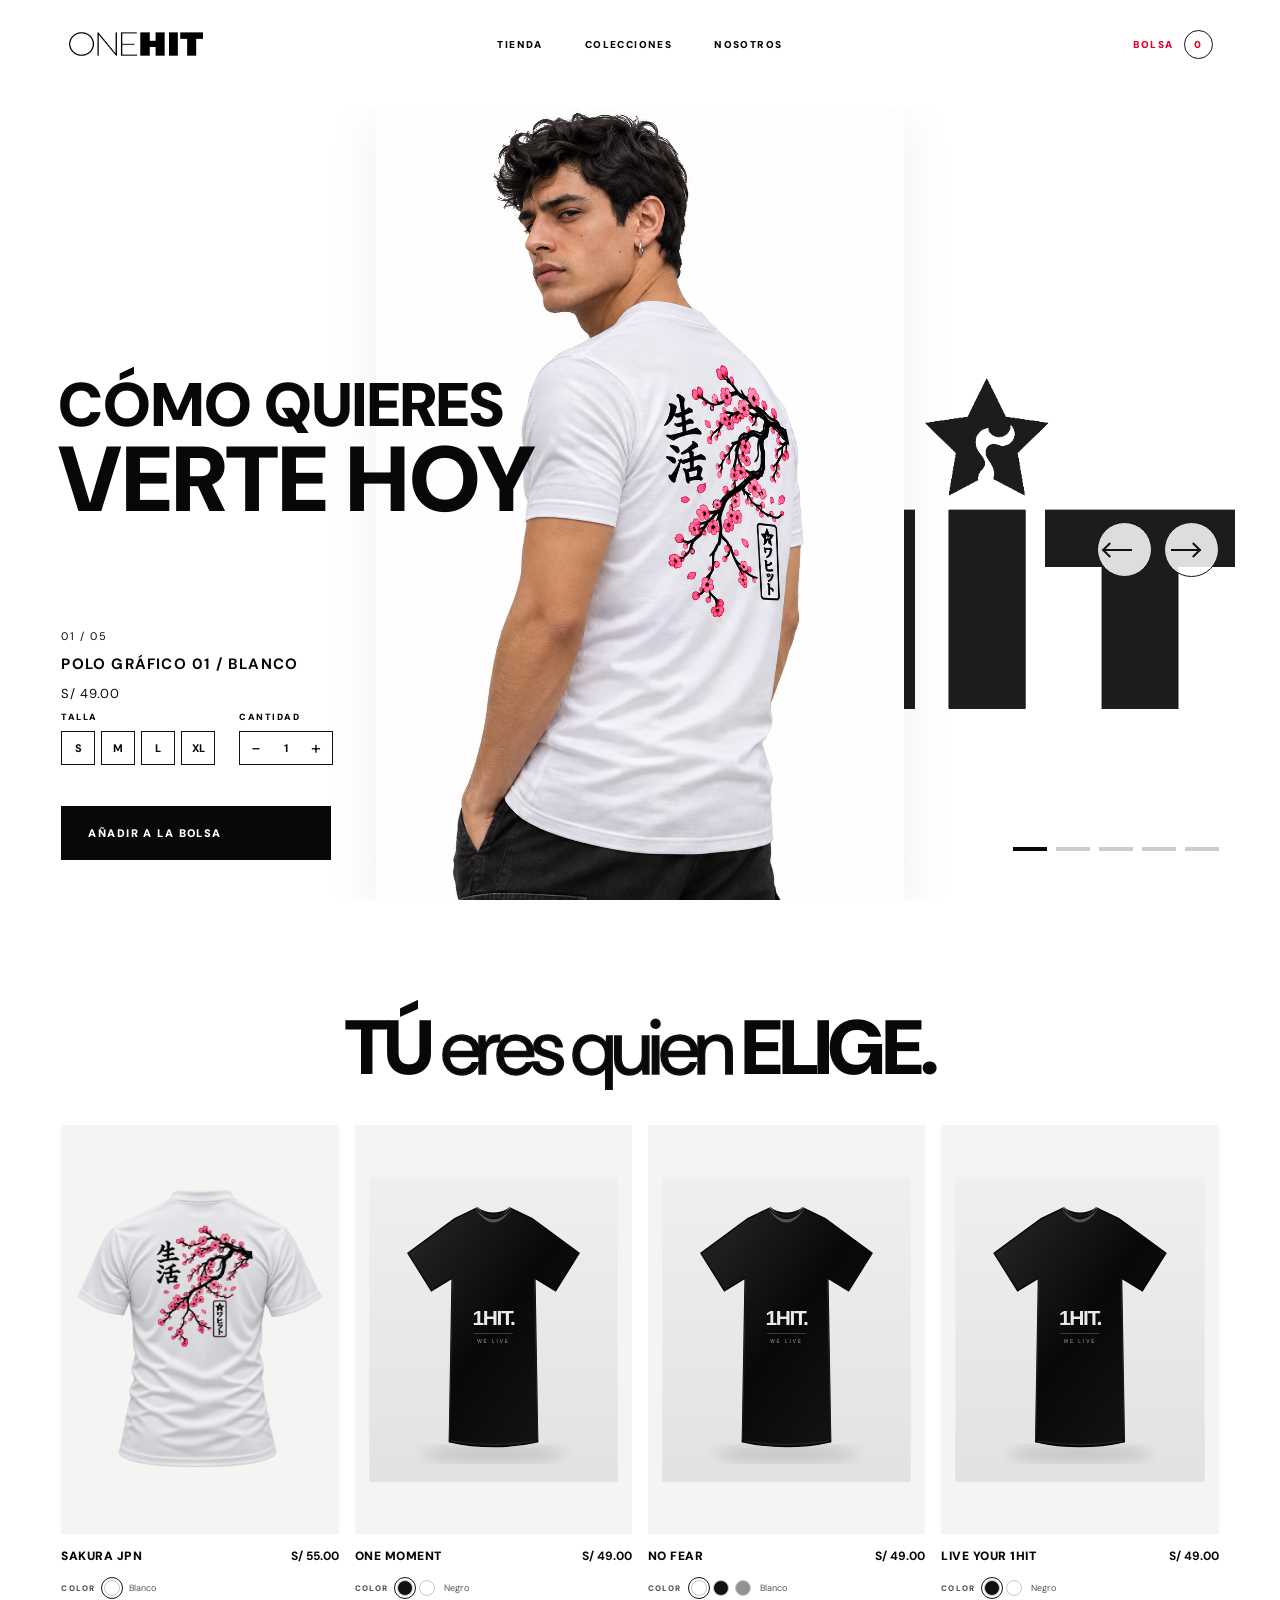
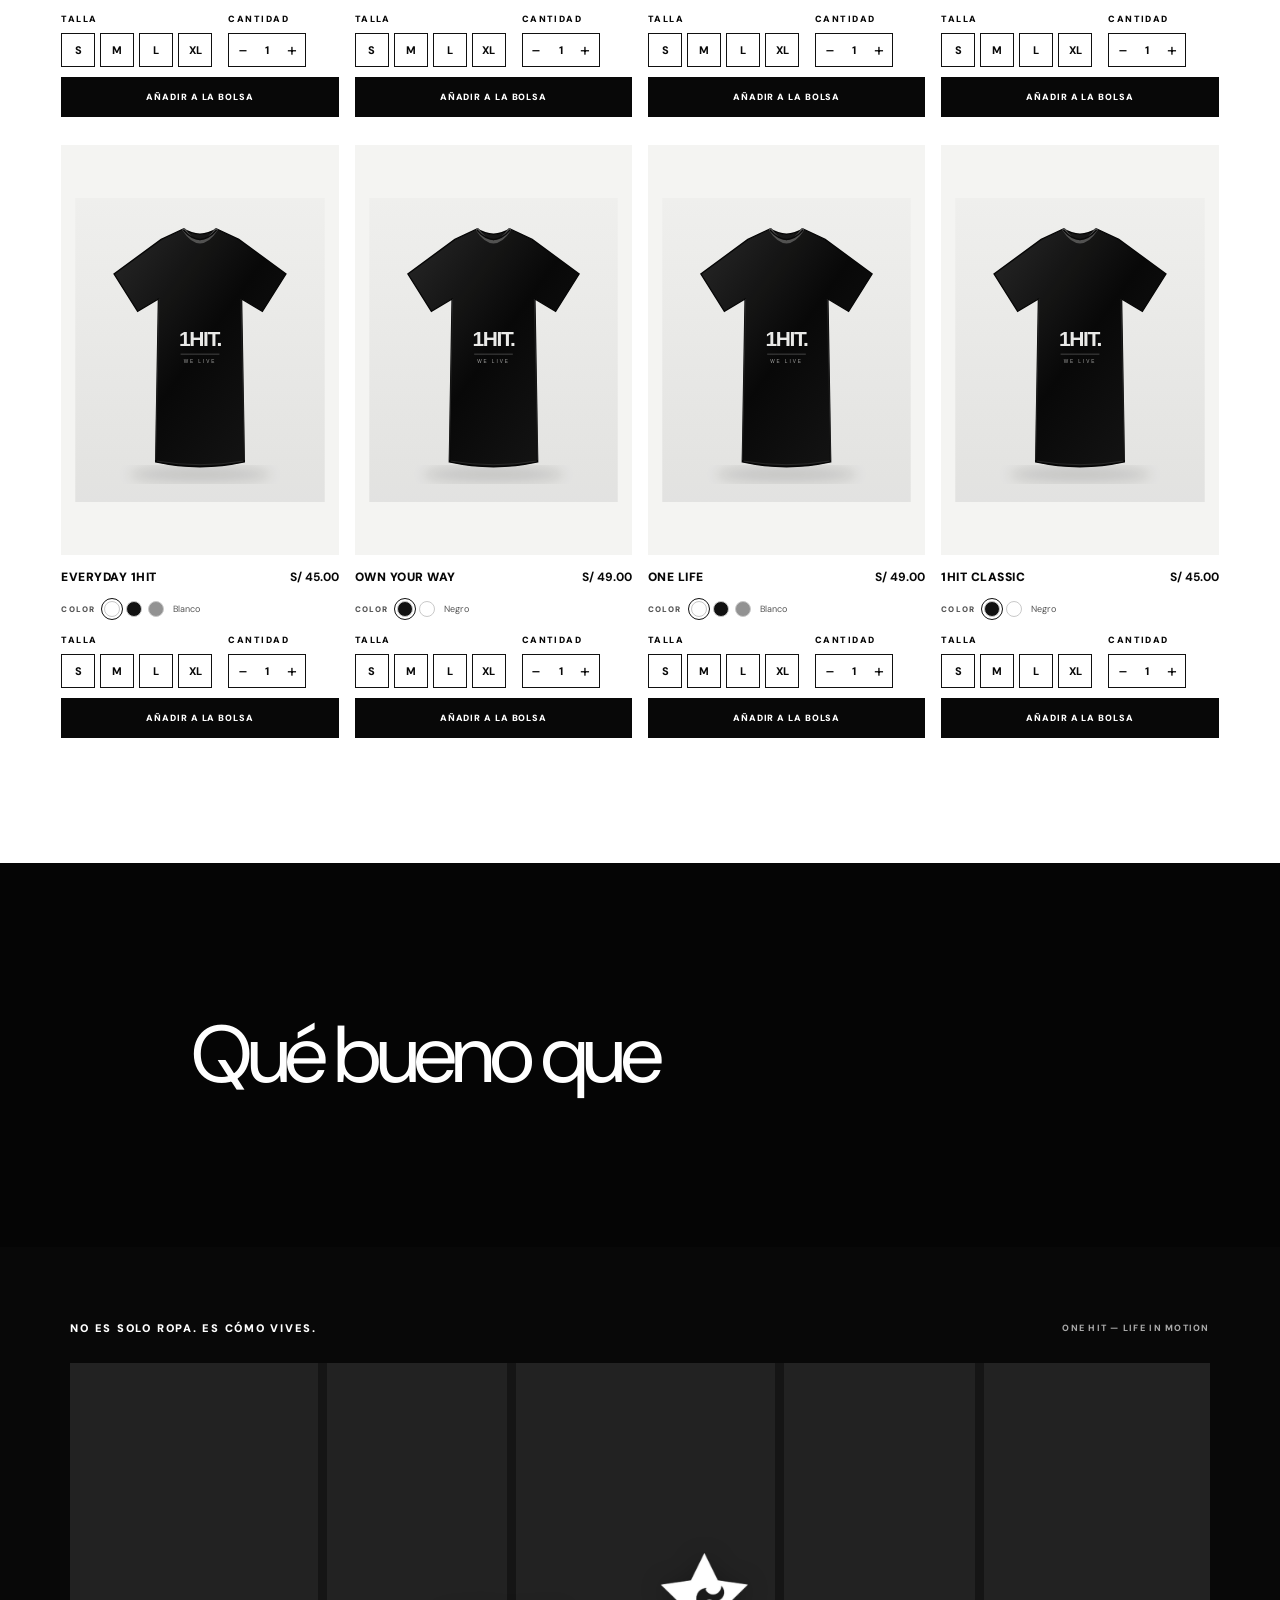
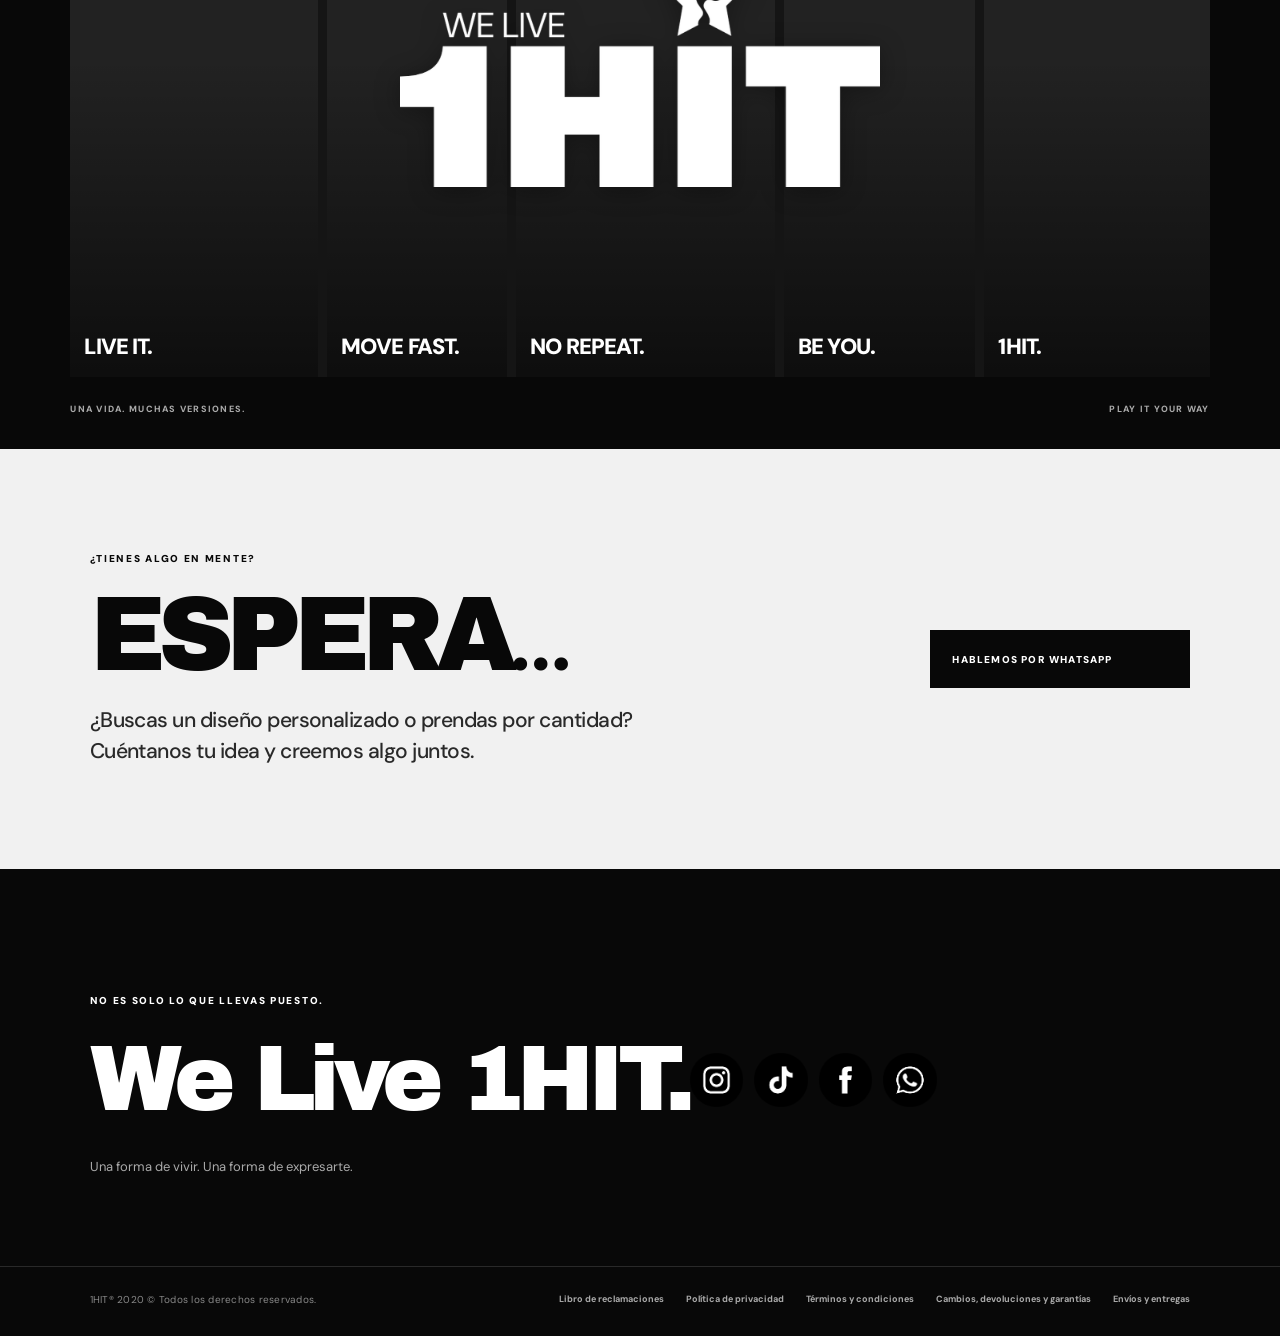
==== index.html @ 9c178b89 "Use updated Sakura JPN image in first hero banner slide" ====
<!doctype html>
<html lang="es"><head>
<meta charset="UTF-8"><meta name="viewport" content="width=device-width,initial-scale=1">
<meta name="theme-color" content="#fff"><title>ONEHIT® — WE LIVE 1HIT.</title>
<link rel="preconnect" href="https://fonts.googleapis.com"><link rel="preconnect" href="https://fonts.gstatic.com" crossorigin>
<link href="https://fonts.googleapis.com/css2?family=Archivo+Black&family=DM+Sans:wght@400;500;600;700;800;900&display=swap" rel="stylesheet">
<link rel="stylesheet" href="/src/styles.css?v=film-lockup-size-004">
</head><body>
<header class="header"><a class="logo" href="#home" aria-label="ONE HIT"><img src="/public/brand/onehit-header-logo.png" alt="ONE HIT®"></a><nav><a href="#shop">TIENDA</a><a href="#shop">COLECCIONES</a><a href="#about">NOSOTROS</a></nav><button class="bag" id="bag">BOLSA <span id="bag-count">0</span></button></header>
<main>
<section class="hero" id="home">
<img class="giant-logo" src="/public/brand/onehit-logo.png" alt="" aria-hidden="true">
<div class="headline"><span>CÓMO QUIERES</span><strong>VERTE HOY</strong></div>
<div class="model-window"><div class="model-track" id="model-track">
<div class="model-slide"><img src="/public/models/model-white.png" alt="Modelo con polo gráfico blanco"></div>
<div class="model-slide black-look"><img src="/public/models/model-black.webp" alt="Modelo con polo negro"></div>
<div class="model-slide alt-look"><img src="/public/models/model-alt.webp" alt="Modelo con polo gráfico"></div>
<div class="model-slide graphic-look"><img src="/public/models/model-graphic.webp" alt="Modelo con polo de colección"></div>
<div class="model-slide hoodie-look"><img src="/public/models/model-hoodie.webp" alt="Modelo con hoodie"></div>
</div></div>
<div class="arrows"><button id="prev" aria-label="Anterior"><span class="slider-arrow slider-arrow-left" aria-hidden="true"></span></button><button id="next" aria-label="Siguiente"><span class="slider-arrow slider-arrow-right" aria-hidden="true"></span></button></div>
<div class="product-meta"><small id="slide-number">01 / 05</small><b id="product-name">POLO GRÁFICO 01 / BLANCO</b><span id="product-price">S/ 49.00</span></div>
<div class="purchase-options" aria-label="Seleccionar talla y cantidad"><div class="size-picker"><span class="option-label">TALLA</span><div class="size-options" id="size-options"><button type="button" data-size="S">S</button><button type="button" data-size="M">M</button><button type="button" data-size="L">L</button><button type="button" data-size="XL">XL</button></div></div>
<div class="quantity-picker"><span class="option-label">CANTIDAD</span><div class="quantity-control"><button type="button" id="qty-minus" aria-label="Disminuir cantidad">−</button><output id="quantity">1</output><button type="button" id="qty-plus" aria-label="Aumentar cantidad">+</button></div></div></div>
<button class="buy" id="buy">AÑADIR A LA BOLSA</button>
<div class="indicators" id="indicators"><button class="active"></button><button></button><button></button><button></button><button></button></div>
</section>
<section class="shop" id="shop"><div class="shop-title"><h2><strong class="shop-title-tu">TÚ</strong> <span class="shop-title-regular">eres quien</span> <strong>ELIGE.</strong></h2></div><div class="shop-grid" id="shop-grid"></div></section>
<section class="onehit-manifesto" aria-label="Manifiesto ONE HIT">
 <p class="manifesto-line"><span class="manifesto-fixed">Qué bueno que</span> <span class="manifesto-mask"><span class="manifesto-changing" id="manifesto-changing">toqué fondo.</span></span><span class="manifesto-finale" id="manifesto-finale" aria-hidden="true"><span class="final-regular">Encontré</span> <strong class="final-bold">ONE HIT.</strong></span></p>
</section>
<section class="lifestyle-film" aria-label="ONE HIT lifestyle film">
 <div class="lifestyle-film-head">
  <p>NO ES SOLO ROPA. ES CÓMO VIVES.</p>
  <span>ONE HIT — LIFE IN MOTION</span>
 </div>
 <!-- Simulación temporal del video. Reemplazar este bloque por un video MP4 cuando esté listo. -->
 <div class="film-collage" aria-label="Collage visual animado de estilo de vida">
  <div class="film-tile film-tile-a"><video src="/public/videos/video-01.mp4" autoplay muted loop playsinline webkit-playsinline preload="auto" aria-label="ONE HIT — LIVE IT"></video><span>LIVE IT.</span></div>
  <div class="film-tile film-tile-b"><video src="/public/videos/video-02.mp4" autoplay muted loop playsinline preload="metadata" aria-label="ONE HIT — MOVE FAST"></video><span>MOVE FAST.</span></div>
  <div class="film-tile film-tile-c"><video src="/public/videos/video-03.mp4" autoplay muted loop playsinline preload="metadata" aria-label="ONE HIT — NO REPEAT"></video><span>NO REPEAT.</span></div>
  <div class="film-tile film-tile-d"><video src="/public/videos/video-04.mp4" autoplay muted loop playsinline preload="metadata" aria-label="ONE HIT — BE YOU"></video><span>BE YOU.</span></div>
  <div class="film-tile film-tile-e"><video src="/public/videos/video-05.mp4" autoplay muted loop playsinline preload="metadata" aria-label="ONE HIT — 1HIT"></video><span>1HIT.</span></div>
  <div class="film-center-mark"><img src="/public/brand/we-live-1hit-lockup.png" alt="WE LIVE 1HIT" /></div>
 </div>
 <div class="lifestyle-film-foot"><span>UNA VIDA. MUCHAS VERSIONES.</span><button class="lifestyle-cart-trigger" id="lifestyle-cart-trigger" type="button" aria-label="Abrir tu bolsa">PLAY IT YOUR WAY</button></div>
</section>
<section class="custom-order" id="pedidos-personalizados">
 <div class="custom-order-copy">
  <p class="custom-order-kicker">¿TIENES ALGO EN MENTE?</p>
  <h2>ESPERA<span>…</span></h2>
  <p class="custom-order-description">¿Buscas un diseño personalizado o prendas por cantidad?<br class="custom-order-desktop-break">Cuéntanos tu idea y creemos algo juntos.</p>
 </div>
 <a class="custom-order-cta" href="https://wa.me/51960945765?text=Hola%20ONE%20HIT%2C%20quiero%20consultar%20por%20un%20dise%C3%B1o%20personalizado%20o%20un%20pedido%20por%20cantidad." target="_blank" rel="noopener noreferrer">
  <span>HABLEMOS POR WHATSAPP</span>
 </a>
</section>
<section class="about" id="about"><p>NO ES SOLO LO QUE LLEVAS PUESTO.</p><h2>We Live 1HIT.<span class="about-socials" aria-label="Redes sociales de ONE HIT">
 <a class="about-social-icon" href="https://www.instagram.com/" target="_blank" rel="noopener noreferrer" aria-label="Instagram"><img src="/public/brand/social-instagram.png" alt="" /></a>
 <a class="about-social-icon" href="https://www.tiktok.com/" target="_blank" rel="noopener noreferrer" aria-label="TikTok"><img src="/public/brand/social-tiktok.png" alt="" /></a>
 <a class="about-social-icon" href="https://www.facebook.com/" target="_blank" rel="noopener noreferrer" aria-label="Facebook"><img src="/public/brand/social-facebook.png" alt="" /></a>
 <a class="about-social-icon" href="https://wa.me/51960945765" target="_blank" rel="noopener noreferrer" aria-label="WhatsApp"><img src="/public/brand/social-whatsapp.png" alt="" /></a>
 </span></h2><span>Una forma de vivir. Una forma de expresarte.</span></section>

</main>
<footer class="site-footer" id="footer">
 <div class="footer-copy">1HIT® 2020 © Todos los derechos reservados.</div>
 <nav class="footer-links" aria-label="Información legal">
  <a href="/reclamaciones.html">Libro de reclamaciones</a>
  <a href="/informacion-legal.html#privacidad">Política de privacidad</a>
  <a href="/informacion-legal.html#terminos">Términos y condiciones</a>
  <a href="/informacion-legal.html#cambios">Cambios, devoluciones y garantías</a>
  <a href="/informacion-legal.html#envios">Envíos y entregas</a>
 </nav>
</footer>
<div class="product-modal-backdrop" id="product-modal-backdrop"></div>
<section class="product-modal" id="product-modal" role="dialog" aria-modal="true" aria-labelledby="detail-name" aria-hidden="true">
 <button class="product-modal-close" id="detail-close" type="button" aria-label="Cerrar">×</button>
 <div class="detail-gallery">
  <div class="detail-main-image"><img id="detail-main-image" src="/public/models/model-white.webp" alt=""></div>
  <div class="detail-thumbnails" id="detail-thumbnails"></div>
 </div>
 <div class="detail-info">
  <p class="detail-kicker">ONE HIT / PRODUCTO</p>
  <h2 id="detail-name"></h2>
  <p class="detail-price" id="detail-price"></p>
  <div class="detail-option">
   <span class="option-label">COLOR</span><div class="detail-swatches" id="detail-swatches"></div><span id="detail-color-name"></span>
  </div>
  <div class="detail-option">
   <span class="option-label">TALLA</span><div class="detail-sizes" id="detail-sizes"></div>
  </div>
  <div class="detail-option">
   <span class="option-label">CANTIDAD</span><div class="quantity-control"><button id="detail-minus" type="button" aria-label="Disminuir">−</button><output id="detail-quantity">1</output><button id="detail-plus" type="button" aria-label="Aumentar">+</button></div>
  </div>
  <button class="detail-add" id="detail-add" type="button">AÑADIR A LA BOLSA</button>
  <p class="detail-note">Selecciona tu color, talla y cantidad antes de añadir a tu bolsa.</p>
 </div>
</section>
<div class="drawer-backdrop" id="backdrop"></div><aside class="drawer" id="drawer"><div class="drawer-head"><b>TU BOLSA</b><button id="close">×</button></div><div id="cart-items" class="cart-items">Tu bolsa está vacía.</div><section class="shipping-panel" id="shipping-panel" hidden><p class="shipping-heading">MÉTODO DE ENVÍO</p><label class="shipping-option"><input type="radio" name="shipping" value="delivery"><span><b>Delivery (Sólo Lima)</b><small>S/ 20.00</small></span></label><label class="shipping-option"><input type="radio" name="shipping" value="shalom"><span><b>Shalom (Lima y Provincia)</b><small>S/ 12.00</small></span></label><p class="shipping-note">Envío de 1 a 2 días.</p><div class="checkout-contact"><label for="customer-phone">TU NÚMERO DE CELULAR</label><input id="customer-phone" type="tel" inputmode="numeric" autocomplete="tel" maxlength="9" placeholder="999 999 999"><small>Lo usaremos para relacionar tu compra con el registro de envío.</small></div></section><div class="drawer-foot"><div class="cart-totals"><b>PRODUCTOS <span id="subtotal">S/ 0.00</span></b><b>ENVÍO <span id="shipping-total">S/ 0.00</span></b><b class="cart-grand-total">TOTAL <span id="grand-total">S/ 0.00</span></b></div><button id="checkout" disabled>CONTINUAR</button><small>Pago seguro procesado por Mercado Pago.</small></div></aside>
<script src="/src/app.js?v=shipping-redirect-001"></script></body></html>
---- src/styles.css ----
*{box-sizing:border-box}html{scroll-behavior:smooth}body{margin:0;background:#fff;color:#080808;font-family:"DM Sans",Arial,sans-serif;-webkit-font-smoothing:antialiased}button,a{font:inherit}button{cursor:pointer}a{color:inherit;text-decoration:none}:root{--display:"Archivo Black",Impact,sans-serif}.header{height:88px;position:absolute;z-index:20;inset:0 0 auto;display:grid;grid-template-columns:1fr 1fr 1fr;align-items:center;padding:0 4.8%}.logo{font:30px var(--display);letter-spacing:-2.5px}.logo span{font-family:"DM Sans";font-weight:500}.logo sup{font:700 8px "DM Sans";vertical-align:top;margin-left:2px}.header nav{display:flex;justify-content:center;gap:42px}.header nav a,.bag{font-size:10px;font-weight:900;letter-spacing:.14em}.bag{justify-self:end;border:0;background:none;display:flex;align-items:center;gap:10px}.bag span{border:1px solid #111;border-radius:50%;width:29px;height:29px;display:grid;place-items:center;font-size:10px}
.hero{height:100svh;min-height:680px;max-height:1000px;position:relative;overflow:hidden;background:#fff}.giant-logo{position:absolute;z-index:1;right:3.5%;top:42%;width:53vw;max-width:850px;height:auto;object-fit:contain;pointer-events:none}\n.headline{position:absolute;z-index:12;left:4.5%;top:50svh;transform:translateY(-50%);display:flex;flex-direction:column;align-items:flex-start;line-height:.9;letter-spacing:-.065em;white-space:nowrap;pointer-events:none;text-align:left}.headline span{display:block;font-size:clamp(30px,4.8vw,76px);font-weight:900}.headline strong{display:block;font-size:clamp(48px,7.2vw,112px);font-weight:900}.giant-brand{position:absolute;z-index:1;right:4%;top:55%;transform:translateY(-30%);font:clamp(150px,24vw,370px)/.8 var(--display);letter-spacing:-.11em;color:#1c1c1c;white-space:nowrap}.brand-mark{position:absolute;z-index:1;right:14%;top:43%;width:clamp(54px,7vw,105px);height:auto}.brand-mark svg{width:100%;height:auto;fill:#1c1c1c}.brand-mark .cut{fill:white}.model-window{position:absolute;z-index:4;inset:12% 0 0;overflow:hidden;pointer-events:none}.model-track{height:100%;width:500%;display:flex;transition:transform .95s cubic-bezier(.72,0,.18,1);will-change:transform}.model-slide{flex:0 0 20%;height:100%;width:20%;display:flex;align-items:flex-end;justify-content:center;position:relative}.model-slide img{height:100%;width:auto;max-width:60vw;object-fit:contain;object-position:center bottom;display:block;filter:drop-shadow(0 15px 24px #00000010)}.black-look img{filter:grayscale(1) brightness(.56) contrast(1.1)}.alt-look img{filter:sepia(.2) saturate(.75)}.graphic-look img{filter:contrast(1.08)}.hoodie-look img{filter:grayscale(1) brightness(.72)}.arrows{position:absolute;z-index:10;right:4.8%;top:58%;display:flex;gap:12px}.arrows button{width:55px;height:55px;border:1px solid #111;border-radius:50%;background:#ffffffd9;font-size:25px;line-height:1;transition:.2s}.arrows button:hover{background:#111;color:#fff}.product-meta{position:absolute;z-index:10;left:4.8%;bottom:14%;display:flex;flex-direction:column;gap:11px}.product-meta small{font-size:11px;letter-spacing:.14em}.product-meta b{font-size:15px;letter-spacing:.08em}.product-meta span{font-size:13px;letter-spacing:.06em}.buy{position:absolute;z-index:10;left:4.8%;bottom:5%;background:#080808;color:#fff;border:0;padding:20px 27px;font-size:11px;font-weight:900;letter-spacing:.13em;display:flex;gap:30px;align-items:center}.buy span{font-size:18px;font-weight:400}.slogan{position:absolute;z-index:10;right:4.8%;bottom:15%;font:900 20px "DM Sans";letter-spacing:-.02em;text-align:right}.slogan small{display:block;font:800 9px "DM Sans";letter-spacing:.18em;margin-top:12px}.indicators{position:absolute;z-index:10;right:4.8%;bottom:5.5%;display:flex;gap:9px}.indicators button{width:34px;height:4px;border:0;background:#ccc;padding:0}.indicators button.active{background:#080808}
.shop{padding:110px 7% 130px}.shop-title p,.about>p{font-size:10px;font-weight:900;letter-spacing:.17em}.shop-title h2{font:clamp(65px,10vw,135px)/.82 var(--display);letter-spacing:-.09em;margin:22px 0 45px}.shop-title h2 span{color:#fff;-webkit-text-stroke:1.5px #111}.shop-grid{display:grid;grid-template-columns:repeat(3,1fr);gap:18px}.shop-card{background:#f2f2f2;min-height:350px;display:flex;align-items:center;justify-content:center;position:relative}.shop-card img{height:290px;max-width:90%;object-fit:contain}.shop-card p{position:absolute;left:16px;bottom:10px;font-size:10px;font-weight:900;letter-spacing:.1em}.about{background:#080808;color:#fff;padding:100px 7%}.about h2{font:clamp(85px,14vw,180px)/.82 var(--display);letter-spacing:-.1em;margin:25px 0}.about>span{font-size:13px;color:#aaa}
.drawer-backdrop{position:fixed;inset:0;z-index:30;background:#0008;opacity:0;pointer-events:none;transition:.25s}.drawer-backdrop.open{opacity:1;pointer-events:auto}.drawer{position:fixed;z-index:31;right:0;top:0;width:min(430px,100%);height:100dvh;background:#fff;padding:28px;transform:translateX(105%);transition:.3s;display:flex;flex-direction:column}.drawer.open{transform:translateX(0)}.drawer-head{display:flex;justify-content:space-between;font:23px var(--display);padding-bottom:20px;border-bottom:1px solid #ddd}.drawer-head button{border:0;background:none;font-size:28px}.cart-items{flex:1;padding:20px 0;font-size:12px}.cart-line{display:flex;justify-content:space-between;padding:14px 0;border-bottom:1px solid #ddd}.drawer-foot{border-top:1px solid #ddd;padding-top:20px}.drawer-foot>b{display:flex;justify-content:space-between;font-size:11px}.drawer-foot button{width:100%;padding:17px;background:#080808;color:#fff;border:0;margin-top:20px;font-size:10px;font-weight:900;letter-spacing:.12em}.drawer-foot button:disabled{opacity:.3}.drawer-foot small{display:block;color:#777;font-size:9px;margin-top:12px;line-height:1.5}
@media(max-width:700px){.header{height:70px;padding:0 5%;grid-template-columns:1fr auto}.header nav{display:none}.logo{font-size:25px}.hero{min-height:690px;height:100svh}.headline{left:5%;top:50svh;transform:translateY(-50%);z-index:12}.headline span{font-size:7.5vw}.headline strong{font-size:11.5vw}.giant-logo{width:78vw;right:3%;top:48%}.model-window{inset:19% 0 0}.model-slide img{height:76%;max-width:92vw}.arrows{right:5%;top:60%;gap:7px}.arrows button{width:39px;height:39px;font-size:19px}.product-meta{left:5%;bottom:16%;gap:7px}.product-meta b{font-size:11px}.product-meta small,.product-meta span{font-size:9px}.buy{left:5%;bottom:6%;padding:14px 16px;font-size:9px;gap:15px}.slogan{right:5%;bottom:17%;font-size:12px}.slogan small{font-size:7px}.indicators{right:5%;bottom:6.5%;gap:5px}.indicators button{width:19px}.shop{padding:75px 5%}.shop-grid{grid-template-columns:repeat(2,1fr);gap:10px}.shop-card{min-height:230px}.shop-card img{height:190px}.about{padding:75px 5%}.about h2{font-size:20vw}}@media(prefers-reduced-motion:reduce){*{transition:none!important;scroll-behavior:auto!important}}
/* ONE HIT headline positioning correction */
@media(min-width:701px){.headline{top:50svh;left:4.5%;z-index:12}.headline span{font-size:clamp(30px,4.8vw,76px)}.headline strong{font-size:clamp(48px,7.2vw,112px)}}

/* Product size and quantity controls — ONE HIT */
.purchase-options{
 position:absolute;z-index:11;left:4.8%;bottom:12.2%;
 display:flex;align-items:flex-end;gap:28px;
}
.size-picker,.quantity-picker{display:flex;flex-direction:column;gap:8px}
.option-label{font-size:9px;font-weight:900;letter-spacing:.16em}
.size-options{display:flex;gap:6px}
.size-options button{
 width:34px;height:34px;border:1px solid #111;background:#fff;color:#111;
 font-size:11px;font-weight:800;transition:background .18s,color .18s,border-color .18s;
}
.size-options button:hover,.size-options button.selected{background:#080808;color:#fff}
.size-options.needs-size button{border-color:#b3261e}
.quantity-control{height:34px;display:flex;align-items:center;border:1px solid #111}
.quantity-control button{width:32px;height:32px;border:0;background:#fff;font-size:18px;line-height:1}
.quantity-control output{min-width:28px;text-align:center;font-size:11px;font-weight:800}
.selection-hint{display:none;font-size:9px;color:#b3261e;letter-spacing:.03em;align-self:center}
.selection-hint.visible{display:block}
.product-meta{bottom:27%}
.buy{bottom:4.5%;min-width:270px;justify-content:space-between}
@media(max-width:700px){
 .product-meta{bottom:29%;gap:6px}
 .purchase-options{left:5%;bottom:13%;gap:17px;align-items:flex-end}
 .option-label{font-size:8px}
 .size-picker,.quantity-picker{gap:6px}
 .size-options{gap:4px}
 .size-options button{width:29px;height:30px;font-size:10px}
 .quantity-control{height:30px}
 .quantity-control button{width:27px;height:28px}
 .quantity-control output{min-width:22px}
 .selection-hint{position:absolute;left:0;top:calc(100% + 4px);white-space:nowrap;font-size:8px}
 .buy{left:5%;bottom:4.5%;min-width:220px;padding:13px 15px;font-size:8px;gap:12px}
}

/* ONE HIT refinement 02 — centered headline and clean purchase stack */
#home{position:relative}
#home .headline{
 top:50% !important;
 left:4.5% !important;
 bottom:auto !important;
 transform:translateY(-50%) !important;
 z-index:15 !important;
}
#home .product-meta{bottom:22% !important}
#home .purchase-options{
 bottom:15% !important;
 left:4.8% !important;
 gap:24px !important;
 align-items:flex-end !important;
}
#home .buy{
 bottom:4.5% !important;
 min-height:54px !important;
}
#home .selection-hint{display:none !important}
@media(max-width:700px){
 #home .headline{
  top:50% !important;
  left:5% !important;
  bottom:auto !important;
  transform:translateY(-50%) !important;
 }
 #home .product-meta{bottom:24% !important}
 #home .purchase-options{
  bottom:15% !important;
  left:5% !important;
  gap:16px !important;
 }
 #home .buy{bottom:4.5% !important;min-height:46px !important}
}


/* DEFINITIVE FIX: headline must be absolutely positioned inside the hero */
#home.hero > .headline {
  position: absolute !important;
  display: flex !important;
  flex-direction: column !important;
  align-items: flex-start !important;
  top: 50% !important;
  left: 4.5% !important;
  right: auto !important;
  bottom: auto !important;
  width: max-content !important;
  height: auto !important;
  margin: 0 !important;
  padding: 0 !important;
  transform: translateY(-50%) !important;
  z-index: 25 !important;
  line-height: .9 !important;
  white-space: nowrap !important;
  text-align: left !important;
  pointer-events: none !important;
}
#home.hero > .headline span {
  display: block !important;
  font-size: clamp(30px, 4.8vw, 76px) !important;
  line-height: .98 !important;
  font-weight: 900 !important;
}
#home.hero > .headline strong {
  display: block !important;
  font-size: clamp(48px, 7.2vw, 112px) !important;
  line-height: .98 !important;
  font-weight: 900 !important;
}
@media (max-width: 700px) {
  #home.hero > .headline {
    top: 50% !important;
    left: 5% !important;
    transform: translateY(-50%) !important;
  }
  #home.hero > .headline span { font-size: 7.5vw !important; }
  #home.hero > .headline strong { font-size: 11.5vw !important; }
}


/* =========================================================
   ONE HIT — MOBILE-ONLY COMPOSITION V1
   Desktop rules above remain untouched.
   ========================================================= */
@media (max-width: 700px) {
  /* Give the vertical composition enough room for product controls. */
  #home.hero {
    height: max(980px, 125svh) !important;
    min-height: 980px !important;
    max-height: none !important;
    overflow: hidden;
  }

  /* Keep the mobile header compact and pinned to the top of the hero. */
  #home .header,
  .header {
    height: 68px;
    padding: 0 5%;
    grid-template-columns: 1fr auto;
  }

  /* Strong two-line headline, centered horizontally in the composition
     and positioned above the model's torso rather than over the face. */
  #home.hero > .headline {
    position: absolute !important;
    top: 29% !important;
    left: 5% !important;
    right: auto !important;
    bottom: auto !important;
    width: max-content !important;
    max-width: 90% !important;
    transform: none !important;
    z-index: 15 !important;
    white-space: nowrap !important;
    line-height: .9 !important;
  }
  #home.hero > .headline span {
    font-size: clamp(30px, 8.1vw, 48px) !important;
    line-height: .98 !important;
    letter-spacing: -.065em !important;
  }
  #home.hero > .headline strong {
    font-size: clamp(43px, 11.7vw, 68px) !important;
    line-height: .98 !important;
    letter-spacing: -.065em !important;
  }

  /* Model occupies the visual middle; smaller than the current mobile
     version to keep face, graphic and purchase details readable. */
  #home .model-window {
    inset: 10% 0 30% !important;
    z-index: 4;
  }
  #home .model-slide {
    align-items: flex-end;
  }
  #home .model-slide img {
    height: 100% !important;
    width: auto !important;
    max-width: 86vw !important;
    object-fit: contain !important;
    object-position: center bottom !important;
  }

  /* Brand mark stays behind the model and clear of the headline. */
  #home .giant-logo {
    top: 48% !important;
    right: 2% !important;
    width: 88vw !important;
    max-width: none !important;
    z-index: 1 !important;
  }

  /* Navigation sits at the edge of the visual area, not over the controls. */
  #home .arrows {
    top: 55% !important;
    right: 5% !important;
    gap: 8px !important;
    z-index: 16 !important;
  }
  #home .arrows button {
    width: 42px !important;
    height: 42px !important;
    font-size: 20px !important;
  }

  /* Product information and purchase controls form one compact stack. */
  #home .product-meta {
    left: 5% !important;
    right: 5% !important;
    bottom: 24% !important;
    gap: 6px !important;
    z-index: 18 !important;
  }
  #home .product-meta small { font-size: 10px !important; }
  #home .product-meta b {
    font-size: 12px !important;
    line-height: 1.25 !important;
  }
  #home .product-meta span { font-size: 11px !important; }

  #home .purchase-options {
    left: 5% !important;
    right: auto !important;
    bottom: 12.5% !important;
    gap: clamp(14px, 7vw, 30px) !important;
    align-items: flex-end !important;
    z-index: 19 !important;
  }
  #home .size-picker,
  #home .quantity-picker { gap: 7px !important; }
  #home .option-label {
    font-size: 9px !important;
    letter-spacing: .14em !important;
  }
  #home .size-options { gap: 5px !important; }
  #home .size-options button {
    width: clamp(31px, 9vw, 39px) !important;
    height: 38px !important;
    font-size: 11px !important;
  }
  #home .quantity-control { height: 38px !important; }
  #home .quantity-control button {
    width: 31px !important;
    height: 36px !important;
  }
  #home .quantity-control output {
    min-width: 26px !important;
    font-size: 12px !important;
  }

  #home .buy {
    left: 5% !important;
    right: 5% !important;
    bottom: 3.5% !important;
    width: 90% !important;
    min-width: 0 !important;
    min-height: 54px !important;
    padding: 15px 18px !important;
    justify-content: space-between !important;
    font-size: 10px !important;
    z-index: 20 !important;
  }

  #home .indicators {
    right: 5% !important;
    bottom: 1.3% !important;
    gap: 5px !important;
    z-index: 17 !important;
  }
  #home .indicators button { width: 20px !important; }

  /* Ensure no old desktop-only slogan styling reappears. */
  #home .slogan { display: none !important; }
}

/* Extra narrow phones: preserve a single-line control row. */
@media (max-width: 380px) {
  #home.hero > .headline span { font-size: 7.7vw !important; }
  #home.hero > .headline strong { font-size: 11vw !important; }
  #home .purchase-options { gap: 12px !important; }
  #home .size-options { gap: 3px !important; }
  #home .size-options button {
    width: 29px !important;
    height: 35px !important;
  }
  #home .quantity-control button { width: 27px !important; }
}

/* TIENDA ONE HIT — catálogo 8 productos */
.shop{padding:110px 4.8% 125px}
.shop-title{display:flex;align-items:flex-end;justify-content:space-between;margin-bottom:36px}
.shop-title p{margin:0 0 8px}
.shop-title h2{font-size:clamp(58px,8vw,110px);margin:10px 0 0}
.shop-grid{display:grid;grid-template-columns:repeat(4,minmax(0,1fr));gap:28px 16px}
.shop-card{min-height:0;background:#fff;display:flex;flex-direction:column;align-items:stretch;justify-content:flex-start}
.shop-image{height:clamp(260px,32vw,440px);background:#f4f4f2;display:flex;align-items:center;justify-content:center;overflow:hidden}
.shop-image img{height:94%;width:92%;object-fit:contain;mix-blend-mode:multiply;transition:filter .2s,transform .35s}
.shop-card:hover .shop-image img{transform:scale(1.035)}
.shop-info{padding:14px 0 0}
.shop-name-row{display:flex;justify-content:space-between;align-items:baseline;gap:8px}
.shop-name-row h3{font-size:12px;font-weight:900;letter-spacing:.04em;margin:0}
.shop-name-row>b{font-size:12px;white-space:nowrap}
.shop-color-row{display:flex;align-items:center;gap:9px;margin-top:13px;min-height:22px}
.shop-label{font-size:8px;font-weight:900;letter-spacing:.14em;color:#555}
.shop-swatches{display:flex;gap:6px}
.swatch{width:16px;height:16px;border-radius:50%;background:var(--swatch);border:1px solid #c9c9c9;padding:0;outline:1px solid transparent;outline-offset:2px}
.swatch.active{outline-color:#111}
.selected-color{font-size:9px;color:#555}
.shop-controls{display:flex;gap:12px;margin-top:13px}
.shop-controls label{display:flex;flex-direction:column;gap:5px;flex:1}
.card-size,.card-qty{height:34px;border:1px solid #d1d1d1;background:#fff;padding:0 8px;font:700 10px "DM Sans";border-radius:0}
.card-add{width:100%;height:40px;margin-top:10px;background:#080808;color:#fff;border:0;font-size:9px;font-weight:900;letter-spacing:.1em}
.card-add:hover{background:#333}
@media(max-width:700px){
 .shop{padding:76px 5% 85px}
 .shop-title{display:block;margin-bottom:24px}
 .shop-title h2{font-size:19vw;margin:14px 0 0}
 .shop-grid{grid-template-columns:repeat(2,minmax(0,1fr));gap:25px 12px}
 .shop-image{height:clamp(210px,64vw,330px)}
 .shop-info{padding-top:10px}
 .shop-name-row h3,.shop-name-row>b{font-size:10px}
 .shop-color-row{gap:7px;margin-top:10px;flex-wrap:wrap}
 .shop-controls{gap:7px;margin-top:10px}
 .card-size,.card-qty{height:32px}
 .card-add{height:38px;font-size:8px}
}

/* Refinamiento tienda: controles idénticos al selector de portada */
.shop-title{justify-content:flex-end}
.shop-controls{display:flex;align-items:flex-end;gap:16px;margin-top:14px}
.shop-controls .size-picker,.shop-controls .quantity-picker{display:flex;flex-direction:column;gap:8px;min-width:0}
.shop-controls .option-label{font-size:9px;font-weight:900;letter-spacing:.16em}
.shop-controls .size-options{display:flex;gap:5px}
.shop-controls .size-options button{width:34px;height:34px;border:1px solid #111;background:#fff;color:#111;font-size:11px;font-weight:800;transition:background .18s,color .18s}
.shop-controls .size-options button:hover,.shop-controls .size-options button.selected{background:#080808;color:#fff}
.shop-controls .quantity-control{height:34px;display:flex;align-items:center;border:1px solid #111}
.shop-controls .quantity-control button{width:27px;height:32px;border:0;background:#fff;color:#111;font-size:18px;line-height:1}
.shop-controls .quantity-control output{min-width:22px;text-align:center;font-size:11px;font-weight:800}
@media(max-width:700px){
 .shop-controls{gap:9px;margin-top:10px}
 .shop-controls .size-picker,.shop-controls .quantity-picker{gap:6px}
 .shop-controls .option-label{font-size:8px}
 .shop-controls .size-options{gap:3px}
 .shop-controls .size-options button{width:27px;height:30px;font-size:10px}
 .shop-controls .quantity-control{height:30px}
 .shop-controls .quantity-control button{width:23px;height:28px}
 .shop-controls .quantity-control output{min-width:19px}
}

/* Shop headline: single line, centered, regular + bold contrast */
.shop-title{display:flex;justify-content:center;align-items:center;text-align:center;margin:0 0 38px;width:100%}
.shop-title h2{display:block;margin:0;font-family:"DM Sans",Arial,sans-serif;font-size:clamp(42px,6.1vw,92px);font-weight:400;line-height:1;letter-spacing:-.065em;white-space:nowrap}
.shop-title h2 .shop-title-regular{font-weight:400}
.shop-title h2 strong{font-weight:900}
@media(max-width:700px){
 .shop-title{justify-content:flex-start;margin-bottom:24px}
 .shop-title h2{font-size:clamp(26px,6.3vw,44px);letter-spacing:-.06em}
}

/* Final shop headline: solid lettering, no outline */
.shop-title{justify-content:center;text-align:center}
.shop-title h2{
 font-family:"DM Sans",Arial,sans-serif;
 font-size:clamp(42px,6vw,88px);
 font-weight:400;
 line-height:1;
 letter-spacing:-.055em;
 white-space:nowrap;
 color:#080808;
 -webkit-text-stroke:0!important;
 text-stroke:0;
 -webkit-text-fill-color:#080808!important;
}
.shop-title h2 .shop-title-regular{font-weight:400}
.shop-title h2 strong{font-weight:900}
@media(max-width:700px){
 .shop-title{justify-content:flex-start;text-align:left}
 .shop-title h2{font-size:clamp(30px,7.4vw,48px);white-space:normal}
}

.shop-title h2 strong.shop-title-tu{font-weight:900}

/* ONE HIT manifesto strip */
.onehit-manifesto{
 width:100%;
 min-height:clamp(240px,30vw,410px);
 padding:64px 6%;
 display:flex;
 align-items:center;
 justify-content:center;
 overflow:hidden;
 background:#050505;
 color:#fff;
}
.manifesto-line{
 display:flex;
 align-items:baseline;
 justify-content:center;
 flex-wrap:wrap;
 gap:.22em;
 width:100%;
 margin:0;
 color:#fff;
 font-family:"DM Sans",Arial,sans-serif;
 font-size:clamp(34px,6.3vw,88px);
 line-height:1.05;
 letter-spacing:-.055em;
 font-weight:400;
 text-align:center;
}
.manifesto-fixed{white-space:nowrap;font-weight:400}
.manifesto-changing{
 display:inline-block;
 min-width:0;
 font-weight:900;
 opacity:1;
 transform:translateY(0);
 transition:opacity .42s ease,transform .42s ease;
}
.manifesto-changing.is-changing{opacity:0;transform:translateY(18px)}
@media(max-width:700px){
 .onehit-manifesto{min-height:250px;padding:52px 7%}
 .manifesto-line{font-size:clamp(32px,9vw,54px);gap:.16em}
}
@media(prefers-reduced-motion:reduce){
 .manifesto-changing{transition:none}
}

.manifesto-fixed{transition:opacity .42s ease,transform .42s ease}
.manifesto-fixed.is-hidden{opacity:0;transform:translateY(-12px);width:0;overflow:hidden;white-space:nowrap}
.manifesto-line.manifesto-final{justify-content:center}

/* Premium finale: deliberate scale, blur-to-sharp and subtle tracking */
.manifesto-changing.manifesto-grand{
 opacity:1;
 transform:scale(1);
 filter:blur(0);
 letter-spacing:-.065em;
 animation:manifestoReveal .95s cubic-bezier(.16,1,.3,1) both;
}
@keyframes manifestoReveal{
 0%{opacity:0;transform:translateY(34px) scale(.88);filter:blur(12px);letter-spacing:.015em}
 55%{opacity:1;filter:blur(0)}
 75%{transform:translateY(-3px) scale(1.025)}
 100%{opacity:1;transform:translateY(0) scale(1);filter:blur(0);letter-spacing:-.065em}
}
@media(prefers-reduced-motion:reduce){
 .manifesto-changing.manifesto-grand{animation:none}
}

/* Manifesto timing and masked left-to-right finale */
.manifesto-mask{display:inline-block;overflow:hidden;vertical-align:baseline}
.manifesto-changing{will-change:opacity,transform,clip-path}
.manifesto-changing.is-changing{opacity:0;transform:translateY(0);transition:opacity .65s ease}
.manifesto-changing.manifesto-wipe{
 opacity:1;
 clip-path:inset(0 0 0 0);
 animation:manifestoMaskReveal 1.65s cubic-bezier(.77,0,.18,1) both;
}
@keyframes manifestoMaskReveal{
 from{clip-path:inset(0 100% 0 0);transform:translateX(-.12em)}
 to{clip-path:inset(0 0 0 0);transform:translateX(0)}
}
.manifesto-final .manifesto-mask{overflow:hidden}
@media(prefers-reduced-motion:reduce){
 .manifesto-changing.manifesto-wipe{animation:none;clip-path:none}
 .manifesto-changing.is-changing{transition:none}
}

/* Finale typography and safe vertical mask: preserve the accent */
.manifesto-mask{overflow:hidden;display:inline-block;vertical-align:baseline;padding:.14em 0 .08em;margin:-.14em 0 -.08em}
.manifesto-changing.manifesto-wipe{animation:none;clip-path:none}
.manifesto-changing.manifesto-wipe .final-regular,.manifesto-changing.manifesto-wipe .final-bold{
 display:inline-block;animation:manifestoCharacterReveal 1.65s cubic-bezier(.77,0,.18,1) both
}
.manifesto-changing .final-regular{font-weight:400}
.manifesto-changing .final-bold{font-weight:900}
@keyframes manifestoCharacterReveal{
 from{clip-path:inset(0 100% 0 0);transform:translateX(-.12em)}
 to{clip-path:inset(0 0 0 0);transform:translateX(0)}
}

/* Dedicated finale layer: never reuse the rotating phrase node */
.manifesto-finale{
 display:none;
 opacity:0;
 white-space:nowrap;
 font-weight:400;
 will-change:opacity,transform,clip-path;
}
.manifesto-line.manifesto-final{justify-content:center}
.manifesto-finale.is-visible{display:inline-block;opacity:1}
.manifesto-finale.is-changing{opacity:0;transition:opacity .65s ease}
.manifesto-finale .final-regular{font-weight:400}
.manifesto-finale .final-bold{font-weight:900}
.manifesto-finale.manifesto-wipe .final-regular,
.manifesto-finale.manifesto-wipe .final-bold{
 display:inline-block;
 animation:manifestoCharacterReveal 1.65s cubic-bezier(.77,0,.18,1) both;
}
@media(max-width:700px){.manifesto-finale{white-space:normal;text-align:center}}
@media(prefers-reduced-motion:reduce){
 .manifesto-finale.is-changing{transition:none}
 .manifesto-finale.manifesto-wipe .final-regular,
 .manifesto-finale.manifesto-wipe .final-bold{animation:none}
}

/* Final state is an overlay, never a second flex-row item */
.manifesto-line{position:relative}
.manifesto-line.manifesto-final .manifesto-fixed,
.manifesto-line.manifesto-final .manifesto-mask{display:none !important}
.manifesto-line .manifesto-finale{
 position:absolute;
 left:50%;
 top:50%;
 transform:translate(-50%,-50%);
 width:max-content;
 max-width:100%;
 margin:0;
 text-align:center;
 pointer-events:none;
}
.manifesto-line.manifesto-final{min-height:1.05em}
.manifesto-line.manifesto-final .manifesto-finale.is-visible{display:block}

/* Keep the opening words' layout width during fade; prevent the last phrase from sliding to center */
.manifesto-fixed.is-hidden{
 width:auto !important;
 overflow:visible !important;
 white-space:nowrap;
}

/* The opening words stay completely still during the rotating phrases.
   They fade only with the final outgoing phrase. */
.manifesto-fixed{
 opacity:1;
 transform:none !important;
 transition:opacity .65s ease !important;
 width:auto !important;
 overflow:visible !important;
 white-space:nowrap;
}
.manifesto-fixed.is-hidden{
 opacity:0;
 transform:none !important;
 width:auto !important;
 overflow:visible !important;
}

/* ONE HIT lifestyle film — temporary animated collage placeholder */
.lifestyle-film{background:#080808;color:#fff;padding:74px 5.5% 34px;overflow:hidden}
.lifestyle-film-head,.lifestyle-film-foot{display:flex;justify-content:space-between;align-items:center;gap:16px}
.lifestyle-film-head p{font-size:11px;font-weight:900;letter-spacing:.16em;margin:0}
.lifestyle-film-head span,.lifestyle-film-foot span{font-size:9px;font-weight:800;letter-spacing:.14em;color:#aaa}
.film-collage{height:clamp(300px,48vw,650px);margin:28px 0 22px;position:relative;display:grid;grid-template-columns:1.1fr .8fr 1.15fr .85fr 1fr;gap:9px;overflow:hidden;background:#151515}
.film-tile{position:relative;overflow:hidden;background:#222;animation:filmCut 5.5s steps(1,end) infinite;isolation:isolate}
.film-tile img,.film-tile video{display:block;width:100%;height:100%;object-fit:cover;filter:grayscale(1) contrast(1.08);opacity:.78;transform:scale(1.08);animation:filmPush 3.2s ease-in-out infinite alternate}
.film-tile:after{content:"";position:absolute;inset:0;background:linear-gradient(180deg,transparent 48%,#0009)}
.film-tile span{position:absolute;z-index:2;left:14px;bottom:16px;font-size:clamp(12px,2vw,22px);font-weight:900;letter-spacing:-.04em}
.film-tile-b{animation-delay:.18s}.film-tile-c{animation-delay:.36s}.film-tile-d{animation-delay:.54s}.film-tile-e{animation-delay:.72s}
.film-tile-b img{animation-delay:-.7s}.film-tile-c img{animation-delay:-1.2s}.film-tile-d img{animation-delay:-1.8s}.film-tile-e img{animation-delay:-2.3s}
.film-center-mark{position:absolute;z-index:3;inset:0;display:flex;align-items:center;justify-content:center;pointer-events:none}
.film-center-mark img{display:block;width:min(480px,38vw);height:auto;max-width:90%;object-fit:contain;filter:drop-shadow(0 3px 12px #0005)}
@media(max-width:700px){.film-center-mark img{width:72vw;max-width:88%;}}
.lifestyle-film-foot{padding-top:4px}
@keyframes filmPush{from{transform:scale(1.04) translateY(1%)}to{transform:scale(1.18) translateY(-2%)}}
@keyframes filmCut{0%,18%{filter:brightness(1)}20%,38%{filter:brightness(.72)}40%,58%{filter:brightness(1.12)}60%,78%{filter:brightness(.82)}80%,100%{filter:brightness(1)}}
@media(max-width:700px){
 .lifestyle-film{padding:54px 5% 26px}
 .lifestyle-film-head span{display:none}
 .film-collage{height:420px;grid-template-columns:1fr 1fr 1fr;grid-template-rows:1fr 1fr}
 .film-tile-a{grid-column:1;grid-row:1}
 .film-tile-b{grid-column:2;grid-row:1}
 .film-tile-c{grid-column:3;grid-row:1}
 .film-tile-d{grid-column:1 / span 2;grid-row:2}
 .film-tile-e{grid-column:3;grid-row:2}
 .lifestyle-film-foot span{font-size:8px}
}
@media(prefers-reduced-motion:reduce){.film-tile,.film-tile img,.film-tile video{animation:none}}

/* PLAY IT YOUR WAY opens the same shopping bag drawer */
.lifestyle-cart-trigger{appearance:none;border:0;background:transparent;padding:0;color:#aaa;font:inherit;font-size:9px;font-weight:800;letter-spacing:.14em;cursor:pointer;text-align:right;transition:color .2s ease}
.lifestyle-cart-trigger:hover,.lifestyle-cart-trigger:focus-visible{color:#fff}
.lifestyle-cart-trigger:focus-visible{outline:1px solid #fff;outline-offset:6px}
@media(max-width:700px){.lifestyle-cart-trigger{font-size:8px}}

/* ONE HIT — closing statement and legal footer */
.about{padding:clamp(76px,9vw,128px) 7% clamp(64px,7vw,96px)}
.about h2{
 font-family:"Archivo Black",Impact,sans-serif;
 font-size:clamp(42px,7.2vw,100px);
 line-height:1;
 letter-spacing:-.065em;
 white-space:nowrap;
 margin:26px 0 30px;
}
.site-footer{
 background:#080808;
 color:#fff;
 border-top:1px solid #292929;
 padding:26px 7% 30px;
 display:flex;
 align-items:center;
 justify-content:space-between;
 gap:24px;
}
.footer-copy{font-size:10px;color:#888;letter-spacing:.025em;white-space:nowrap}
.footer-links{display:flex;align-items:center;justify-content:flex-end;gap:22px;flex-wrap:wrap}
.footer-links a{font-size:9px;font-weight:700;color:#aaa;text-decoration:none;transition:color .2s ease;white-space:nowrap}
.footer-links a:hover,.footer-links a:focus-visible{color:#fff}
@media(max-width:700px){
 .about{padding:68px 5% 58px}
 .about h2{font-size:clamp(34px,8.7vw,58px);letter-spacing:-.07em;margin:22px 0 25px}
 .site-footer{padding:24px 5% 30px;align-items:flex-start;flex-direction:column;gap:20px}
 .footer-copy{font-size:9px;white-space:normal}
 .footer-links{justify-content:flex-start;gap:13px 18px}
 .footer-links a{font-size:9px}
}

/* Legal information pages */
.legal-page{background:#fff;color:#080808;min-height:100vh}
.legal-top{padding:26px 6%;border-bottom:1px solid #ddd;display:flex;justify-content:space-between;align-items:center}
.legal-top a{font-weight:900;letter-spacing:-.06em;font-size:22px}
.legal-top span{font-size:10px;letter-spacing:.14em;font-weight:800}
.legal-wrap{max-width:900px;margin:0 auto;padding:76px 6% 110px}
.legal-kicker{font-size:10px;letter-spacing:.16em;font-weight:900}
.legal-wrap h1{font:clamp(42px,7vw,76px)/.95 "Archivo Black",Impact,sans-serif;letter-spacing:-.07em;margin:18px 0 16px}
.legal-intro{font-size:15px;color:#666;line-height:1.7;max-width:680px;margin-bottom:52px}
.legal-section{padding:30px 0;border-top:1px solid #ddd;scroll-margin-top:24px}
.legal-section h2{font-size:23px;letter-spacing:-.04em;margin:0 0 16px}
.legal-section h3{font-size:14px;margin:24px 0 8px}
.legal-section p,.legal-section li{font-size:14px;line-height:1.8;color:#555}
.legal-section ul{padding-left:20px}
.legal-notice{background:#f3f3f3;padding:16px 18px;margin:22px 0;font-size:12px;line-height:1.7;color:#555}
.legal-back{display:inline-block;margin-top:35px;font-size:11px;font-weight:900;letter-spacing:.1em}
.claim-form{display:grid;grid-template-columns:1fr 1fr;gap:16px;margin-top:24px}
.claim-form label{display:flex;flex-direction:column;gap:7px;font-size:11px;font-weight:800;letter-spacing:.06em}
.claim-form input,.claim-form select,.claim-form textarea{border:1px solid #ccc;border-radius:0;padding:13px;font:14px "DM Sans",Arial;background:#fff;min-width:0}
.claim-form textarea{min-height:120px;resize:vertical}
.claim-full{grid-column:1/-1}
.claim-form button{background:#080808;color:#fff;border:0;padding:16px;font-size:11px;font-weight:900;letter-spacing:.12em}
.claim-form button:disabled{opacity:.35;cursor:not-allowed}
@media(max-width:650px){.legal-top{padding:22px 5%}.legal-wrap{padding:55px 5% 80px}.claim-form{grid-template-columns:1fr}.claim-full{grid-column:auto}.legal-section h2{font-size:20px}}

/* Social marks aligned with the ONE HIT closing statement */
.about h2{display:flex;align-items:center;flex-wrap:nowrap;gap:.14em}
.about-socials{display:inline-flex;align-items:center;gap:.12em;flex:0 0 auto}
.about-social-icon{width:.58em;height:.58em;border-radius:50%;background:#050505;display:grid;place-items:center}
.about-social-icon img{display:block;width:100%;height:100%;object-fit:contain}
@media(max-width:700px){
 .about h2{flex-wrap:wrap;row-gap:.18em}
 .about-socials{gap:.12em}
}

/* Social links share the text baseline */
.about h2{display:block}
.about-socials{vertical-align:baseline;position:relative;top:-.035em}
.about-social-icon{vertical-align:baseline;text-decoration:none;cursor:pointer}
.about-social-icon:hover{background:#242424;transform:translateY(-.06em)}
.about-social-icon:focus-visible{outline:2px solid #fff;outline-offset:4px}

/* ONE HIT — custom design and bulk order invitation */
.custom-order{
 background:#f1f1f1;
 color:#080808;
 padding:clamp(54px,8vw,108px) 7%;
 display:flex;
 align-items:flex-end;
 justify-content:space-between;
 gap:48px;
}
.custom-order-copy{max-width:760px}
.custom-order-kicker{font-size:10px;font-weight:900;letter-spacing:.17em;margin:0 0 24px}
.custom-order h2{font:clamp(48px,8.2vw,112px)/.88 "Archivo Black",Impact,sans-serif;letter-spacing:-.075em;margin:0 0 24px}
.custom-order h2 span{font-family:"DM Sans",Arial,sans-serif;font-weight:500}
.custom-order-description{max-width:490px;margin:0;color:#666;font-size:14px;line-height:1.65}
.custom-order-cta{
 min-width:260px;min-height:58px;padding:0 22px;background:#080808;color:#fff;
 display:flex;align-items:center;justify-content:space-between;gap:22px;
 text-decoration:none;font-size:10px;font-weight:900;letter-spacing:.12em;
 transition:background .2s ease,transform .2s ease;
}
.custom-order-cta:hover{background:#292929;transform:translateY(-2px)}
.custom-order-cta:focus-visible{outline:2px solid #080808;outline-offset:4px}
.custom-order-arrow{font-size:22px;font-weight:400}
@media(max-width:700px){
 .custom-order{padding:58px 5%;align-items:stretch;flex-direction:column;gap:30px}
 .custom-order-kicker{font-size:9px;margin-bottom:20px}
 .custom-order h2{font-size:clamp(50px,13vw,76px);margin-bottom:20px}
 .custom-order-description{font-size:13px}
 .custom-order-cta{width:100%;min-height:54px}
}

/* Refined custom-order message: shorter headline, stronger supporting copy */
.custom-order{align-items:center}
.custom-order-copy{max-width:900px}
.custom-order-description{
 max-width:790px;
 color:#292929;
 font-size:clamp(18px,1.65vw,24px);
 line-height:1.45;
 font-weight:500;
 letter-spacing:-.025em;
}
@media(max-width:700px){
 .custom-order{align-items:stretch}
 .custom-order-description{font-size:17px;line-height:1.5}
}

/* Desktop: intentional two-line rhythm for the custom-order message */
@media(min-width:701px){
 .custom-order-description{max-width:1250px}
 .custom-order-copy{max-width:1250px;flex:1 1 auto}
 .custom-order{gap:40px}
}
@media(max-width:700px){
 .custom-order-desktop-break{display:none}
}

/* Product detail modal — ONE HIT */
.shop-card .shop-image{cursor:zoom-in}
.shop-open-detail{cursor:pointer}
.shop-open-detail:hover{text-decoration:underline;text-underline-offset:4px}
.product-modal-backdrop{position:fixed;inset:0;z-index:39;background:#0009;opacity:0;pointer-events:none;transition:opacity .25s ease}
.product-modal-backdrop.open{opacity:1;pointer-events:auto}
.product-modal{position:fixed;z-index:40;top:50%;left:50%;transform:translate(-50%,-46%) scale(.98);width:min(1080px,calc(100% - 48px));max-height:min(820px,calc(100dvh - 48px));overflow:auto;background:#fff;color:#080808;display:grid;grid-template-columns:1.12fr .88fr;gap:clamp(24px,4vw,58px);padding:clamp(24px,4vw,54px);opacity:0;pointer-events:none;transition:opacity .25s ease,transform .25s ease}
.product-modal.open{opacity:1;pointer-events:auto;transform:translate(-50%,-50%) scale(1)}
.product-modal-close{position:absolute;right:18px;top:12px;border:0;background:none;font-size:34px;line-height:1;cursor:pointer;z-index:2}
.detail-gallery{min-width:0}
.detail-main-image{height:clamp(300px,55vh,560px);background:#f1f1f1;display:grid;place-items:center;overflow:hidden}
.detail-main-image img{width:100%;height:100%;object-fit:contain}
.detail-thumbnails{display:grid;grid-template-columns:repeat(4,1fr);gap:9px;margin-top:10px}
.detail-thumbnails button{border:1px solid transparent;padding:0;background:#f1f1f1;aspect-ratio:1;cursor:pointer;overflow:hidden}
.detail-thumbnails button.active{border-color:#080808}
.detail-thumbnails img{width:100%;height:100%;object-fit:cover}
.detail-info{display:flex;flex-direction:column;align-items:flex-start;padding:24px 0 0}
.detail-kicker{font-size:9px;font-weight:900;letter-spacing:.16em;color:#777;margin:0 0 18px}
.detail-info h2{font:clamp(28px,3vw,42px)/.98 "Archivo Black",Impact,sans-serif;letter-spacing:-.06em;margin:0 0 12px}
.detail-price{font-size:20px;font-weight:800;margin:0 0 34px}
.detail-option{width:100%;display:flex;flex-direction:column;gap:11px;padding:18px 0;border-top:1px solid #ddd}
.detail-option>.option-label{color:#777}
.detail-swatches,.detail-sizes{display:flex;align-items:center;gap:9px}
.detail-swatches .swatch{width:25px;height:25px}
.detail-sizes button{width:38px;height:38px;border:1px solid #bbb;background:#fff;font-size:11px;font-weight:800}
.detail-sizes button.selected{background:#080808;color:#fff;border-color:#080808}
.detail-sizes.needs-size button{border-color:#b22}
.detail-option #detail-color-name{font-size:11px;color:#777}
.detail-info .quantity-control{display:flex;align-items:center;gap:18px}
.detail-info .quantity-control button{width:30px;height:30px;border:1px solid #ccc;background:#fff;font-size:18px}
.detail-add{width:100%;padding:18px;background:#080808;color:#fff;border:0;font-size:10px;font-weight:900;letter-spacing:.13em;cursor:pointer;margin-top:18px}
.detail-note{font-size:10px;color:#888;line-height:1.5}
body.modal-open{overflow:hidden}
@media(max-width:700px){
 .product-modal{top:auto;bottom:0;left:0;transform:translateY(105%);width:100%;max-height:92dvh;grid-template-columns:1fr;gap:18px;padding:22px 20px 28px;border-radius:18px 18px 0 0}
 .product-modal.open{transform:translateY(0)}
 .product-modal-close{right:15px;top:10px}
 .detail-main-image{height:38vh;min-height:220px;max-height:360px}
 .detail-thumbnails{grid-template-columns:repeat(4,1fr);gap:7px}
 .detail-info{padding:0}
 .detail-kicker{margin-bottom:10px}
 .detail-info h2{font-size:29px}
 .detail-price{font-size:18px;margin-bottom:14px}
 .detail-option{padding:12px 0;gap:8px}
 .detail-add{margin-top:10px}
}

/* Keep the product-detail quantity selector compact instead of stretching full width */
.product-modal .detail-info .quantity-control{
 width:max-content;
 max-width:100%;
 flex:0 0 auto;
 border:0;
 outline:0;
 padding:0;
 gap:12px;
}
.product-modal .detail-info .quantity-control output{
 min-width:24px;
 text-align:center;
 font-weight:700;
}
.product-modal .detail-info .quantity-control button{
 flex:0 0 38px;
 width:38px;
 height:38px;
}

/* Mobile refinement pass — spacing, card controls and social visibility */
@media(max-width:700px){
 /* Keep the product purchase controls inside each two-column card */
 .shop-controls{display:grid;grid-template-columns:minmax(0,1fr) minmax(0,1fr);column-gap:8px;align-items:end}
 .shop-controls .size-picker,.shop-controls .quantity-picker{min-width:0;width:100%}
 .shop-controls .size-options{width:100%;gap:2px}
 .shop-controls .size-options button{flex:1 1 0;min-width:0;width:auto;box-sizing:border-box}
 .shop-controls .quantity-control{width:100%;min-width:0;box-sizing:border-box;justify-content:space-between}
 .shop-controls .quantity-control button{flex:0 0 25%;width:25%;min-width:0;box-sizing:border-box}
 .shop-controls .quantity-control output{flex:1 1 auto;min-width:0}
 /* Pull size/quantity and CTA closer to the product price in the detail view */
 .product-modal .detail-info{gap:0}
 .product-modal .detail-price{margin:0 0 10px}
 .product-modal .detail-option{padding:10px 0;gap:7px}
 .product-modal .detail-add{margin-top:10px}
 /* Give the social links enough visual weight on phone screens */
 .about h2{display:flex;flex-wrap:wrap;align-items:center;column-gap:10px;row-gap:12px}
 .about-socials{display:flex;align-items:center;gap:9px;margin-top:4px;position:static}
 .about-social-icon{width:38px;height:38px;flex:0 0 38px}
 .about-social-icon svg{width:58%;height:58%}
 /* Preserve a deliberate line break between the two parts of the invitation */
 .custom-order-desktop-break{display:block}
}

/* Rebalance mobile product controls: give the four size buttons their proper width */
@media(max-width:700px){
 .shop-controls{
  grid-template-columns:minmax(0,1.1fr) minmax(0,.9fr);
  column-gap:10px;
 }
 .shop-controls .size-options{
  display:grid;
  grid-template-columns:repeat(4,minmax(0,1fr));
  justify-content:stretch;
  gap:4px;
 }
 .shop-controls .size-options button{
  width:100%;
  min-width:0;
  flex:initial;
  padding:0;
 }
}

/* Mobile hero: prevent sticky touch-hover from looking selected after deselection */
@media(max-width:700px){
  #home .size-options button{
    background:#fff !important;
    color:#111 !important;
    -webkit-tap-highlight-color:transparent;
  }
  #home .size-options button.selected{
    background:#080808 !important;
    color:#fff !important;
  }
  #home .size-options button:hover:not(.selected){
    background:#fff !important;
    color:#111 !important;
  }

  /* Bring size and quantity selectors closer to product price */
  #home .product-meta{bottom:20% !important}
  #home .purchase-options{bottom:12.5% !important}
}


/* ONE HIT order confirmation returned from Mercado Pago */
#onehit-order-result{position:relative;z-index:30;background:#111;color:#fff;padding:26px clamp(20px,5vw,72px);border-bottom:1px solid #333}
.onehit-order-result-inner{max-width:1200px;margin:0 auto}
.onehit-order-result-kicker{display:block;font-size:10px;letter-spacing:.18em;font-weight:700;margin-bottom:9px}
.onehit-order-result-title{display:block;font-size:clamp(21px,3vw,34px);font-weight:900;line-height:1.05}
.onehit-order-result-copy{font-size:13px;line-height:1.5;margin:9px 0 0;color:#d0d0d0}
.onehit-order-result-detail{font-size:12px;line-height:1.5;margin-top:10px;color:#fff}

/* ONE HIT cart: shipping selection and customer phone before checkout */
.shipping-panel{padding:22px 0 18px;border-top:1px solid #ddd}
.shipping-panel[hidden]{display:none}
.shipping-heading,.checkout-contact>label{display:block;font-size:9px;font-weight:900;letter-spacing:.14em;margin:0 0 13px}
.shipping-option{display:flex;align-items:center;gap:12px;padding:13px 0;border-bottom:1px solid #e5e5e5;cursor:pointer}
.shipping-option input{width:17px;height:17px;accent-color:#080808;flex:0 0 auto}
.shipping-option span{display:flex;justify-content:space-between;align-items:center;gap:12px;flex:1;font-size:12px}
.shipping-option small{font-size:12px;font-weight:800;white-space:nowrap}
.shipping-note{font-size:10px;color:#777;margin:12px 0 20px}
.checkout-contact{display:flex;flex-direction:column;gap:8px}
.checkout-contact input{width:100%;height:46px;border:1px solid #bbb;border-radius:0;padding:0 13px;font:14px "DM Sans",Arial;background:#fff;outline:none}
.checkout-contact input:focus{border-color:#080808}
.checkout-contact>small{font-size:10px;line-height:1.5;color:#777}
.cart-totals{display:grid;gap:10px;margin-bottom:18px}
.cart-totals b{display:flex;justify-content:space-between;font-size:10px;letter-spacing:.04em}
.cart-totals .cart-grand-total{padding-top:12px;border-top:1px solid #ccc;font-size:12px}
.drawer-foot{gap:0}
@media(max-width:700px){.shipping-panel{padding:18px 0 14px}.shipping-option{padding:12px 0}}


/* ONE HIT — post-payment confirmation and LATAM5S handoff */
#onehit-order-result{position:relative;z-index:100;background:#111;color:#fff;padding:30px 4.8%;font-family:"DM Sans",Arial,sans-serif}
.onehit-order-result-inner{max-width:1180px;margin:0 auto}
.onehit-order-result-kicker{display:block;color:#aaa;font-size:11px;font-weight:800;letter-spacing:.14em;margin-bottom:16px}
.onehit-order-result-title{display:block;font-size:clamp(27px,4vw,42px);line-height:1.1;letter-spacing:-.04em}
.onehit-order-result-copy{color:#ccc;font-size:15px;margin:12px 0}
.onehit-order-result-detail{font-size:13px;color:#ddd}
.onehit-confirm-id{color:#aaa;margin:16px 0 20px}
.onehit-confirm-card{background:#fff;color:#111;border:1px solid #ddd;border-radius:16px;padding:28px;max-width:100%;margin:0 auto}
.onehit-step{display:inline-block;background:#dcfce7;color:#15803d;border-radius:30px;padding:7px 12px;font-weight:700;font-size:12px;letter-spacing:.04em}
.onehit-confirm-card h2{font-size:clamp(25px,3vw,34px);margin:20px 0 10px;letter-spacing:-.04em}
.onehit-confirm-card>p{color:#555;line-height:1.6}
.onehit-confirm-products{border-top:1px solid #eee;margin-top:22px}
.onehit-confirm-product{display:flex;justify-content:space-between;gap:16px;padding:12px 0;border-bottom:1px solid #eee;font-weight:700}
.onehit-confirm-product small{display:block;color:#777;font-weight:400;margin-top:4px}
.onehit-confirm-shipping{font-size:13px;color:#555;margin:15px 0}
.onehit-next-step{margin:24px 0 18px}
.onehit-next-step strong{font-size:19px}
.onehit-next-step p{color:#555;line-height:1.6}
.onehit-register-link{display:flex;justify-content:center;align-items:center;background:#090909;color:#fff;padding:20px 24px;border-radius:10px;font-size:16px;font-weight:900;letter-spacing:.02em;text-align:center}
.onehit-register-link:hover{background:#333}
.onehit-countdown{text-align:center;color:#777;font-size:13px;margin:16px 0 0!important}
@media(max-width:700px){#onehit-order-result{padding:24px 5%}.onehit-confirm-card{padding:20px 16px}.onehit-register-link{font-size:14px;padding:18px 12px}}

/* Final ONE HIT header wordmark */
.header .logo{display:flex;align-items:center;width:clamp(118px,9vw,150px);height:100%;line-height:0;letter-spacing:0;overflow:visible}
.header .logo img{display:block;width:100%;max-height:38px;height:auto;object-fit:contain;object-position:left center}


/* Header logo: prevent vertical clipping without affecting the hero wordmark */
.header .logo{display:flex!important;align-items:center!important;justify-content:flex-start!important;width:150px!important;height:auto!important;min-height:44px!important;max-height:none!important;overflow:visible!important;line-height:0!important;align-self:center!important}
.header .logo img{display:block!important;width:150px!important;height:auto!important;max-width:100%!important;max-height:none!important;object-fit:contain!important;object-position:center!important;overflow:visible!important;clip-path:none!important;transform:none!important}
@media(max-width:700px){.header .logo{width:126px!important;min-height:38px!important}.header .logo img{width:126px!important}}


/* Compact header wordmark: natural proportions, no clipping */
.header .logo{display:flex!important;align-items:center!important;width:112px!important;height:auto!important;min-height:0!important;max-height:none!important;overflow:visible!important;line-height:0!important;align-self:center!important}
.header .logo img{display:block!important;width:112px!important;height:auto!important;max-width:100%!important;max-height:20px!important;object-fit:contain!important;object-position:left center!important;overflow:visible!important;clip-path:none!important;transform:none!important}
@media(max-width:700px){.header .logo{width:104px!important}.header .logo img{width:104px!important;max-height:19px!important}}


/* HEADER WORDMARK — full intrinsic height, no clipping */
.header .logo{display:flex!important;align-items:center!important;justify-content:flex-start!important;width:112px!important;height:auto!important;min-height:0!important;max-height:none!important;overflow:visible!important;line-height:normal!important;padding:0!important}
.header .logo img{display:block!important;width:112px!important;height:auto!important;min-height:0!important;max-height:none!important;object-fit:contain!important;object-position:left center!important;overflow:visible!important;clip-path:none!important;transform:none!important}
@media(max-width:700px){.header .logo{width:104px!important}.header .logo img{width:104px!important}}


/* HEADER LOGO — consistent natural sizing */
.header .logo{display:flex!important;align-items:center!important;justify-content:flex-start!important;width:150px!important;height:48px!important;min-height:48px!important;max-height:none!important;overflow:visible!important;line-height:0!important;padding:0!important}
.header .logo img{display:block!important;width:150px!important;height:auto!important;max-width:150px!important;max-height:none!important;min-height:0!important;object-fit:contain!important;object-position:left center!important;overflow:visible!important;clip-path:none!important;transform:none!important}
@media(max-width:700px){.header .logo{width:126px!important;height:42px!important;min-height:42px!important}.header .logo img{width:126px!important;max-width:126px!important}}
/* ONE HIT: consistent CSS arrow icon, avoiding platform emoji rendering */
.ui-arrow{display:inline-block;position:relative;width:13px;height:13px;flex:0 0 13px;vertical-align:middle;margin-left:12px}
.ui-arrow:before{content:"";position:absolute;right:1px;top:1px;width:8px;height:8px;border-top:2px solid currentColor;border-right:2px solid currentColor}
.ui-arrow:after{content:"";position:absolute;left:1px;bottom:2px;width:10px;height:2px;background:currentColor;transform:rotate(-45deg);transform-origin:left center}
.custom-order-arrow{width:18px;height:18px;flex-basis:18px;margin-left:auto}
.custom-order-arrow:before{width:12px;height:12px;border-width:2.5px}
.custom-order-arrow:after{width:15px;height:2.5px;bottom:3px}
.lifestyle-cart-trigger{display:inline-flex;align-items:center;gap:8px}
.buy .ui-arrow{margin-left:18px}
.bag .ui-arrow{margin-left:0}

/* ONE HIT: remove arrow glyphs; keep slider navigation as consistent CSS chevrons */
.ui-arrow,.custom-order-arrow{display:none!important}
.slider-arrow{display:block;width:11px;height:11px;border-top:2px solid currentColor;border-right:2px solid currentColor}
.slider-arrow-left{transform:rotate(-135deg);margin-left:4px}
.slider-arrow-right{transform:rotate(45deg);margin-right:4px}
.film-tile video{pointer-events:none;-webkit-appearance:none;appearance:none}
.film-tile video::-webkit-media-controls,.film-tile video::-webkit-media-controls-enclosure,.film-tile video::-webkit-media-controls-panel{display:none!important;opacity:0!important}

/* Keep only the two hero carousel arrows visible inside their circular controls. */
#home .arrows button{color:#080808!important;opacity:1!important}
#home .arrows .slider-arrow{display:block!important;width:11px!important;height:11px!important;border-top:2px solid #080808!important;border-right:2px solid #080808!important;opacity:1!important}
#home .arrows .slider-arrow-left{transform:rotate(-135deg)!important;margin-left:4px!important}
#home .arrows .slider-arrow-right{transform:rotate(45deg)!important;margin-right:4px!important}
#home .arrows button:hover .slider-arrow{border-color:#fff!important}

/* Carousel controls: restore the original simple horizontal arrow treatment. */
#home .arrows .slider-arrow{position:relative!important;display:block!important;width:28px!important;height:2px!important;background:#111!important;border:0!important;transform:none!important;margin:0!important;}
#home .arrows .slider-arrow:before,#home .arrows .slider-arrow:after{content:""!important;position:absolute!important;display:block!important;width:9px!important;height:9px!important;border:0!important;background:transparent!important;top:50%!important;}
#home .arrows .slider-arrow-left:before{left:0!important;border-left:2px solid #111!important;border-bottom:2px solid #111!important;transform:translateY(-50%) rotate(45deg)!important;}
#home .arrows .slider-arrow-left:after{display:none!important;}
#home .arrows .slider-arrow-right:before{right:0!important;border-top:2px solid #111!important;border-right:2px solid #111!important;transform:translateY(-50%) rotate(45deg)!important;}
#home .arrows .slider-arrow-right:after{display:none!important;}
#home .arrows .slider-arrow-left{transform:none!important;}
#home .arrows .slider-arrow-right{transform:none!important;}

/* Mobile Safari keeps :hover after a tap; carousel arrows must never turn into black discs. */
#home .arrows button:hover,#home .arrows button:focus,#home .arrows button:focus-visible,#home .arrows button:active{background:#ffffffd9!important;color:#111!important;outline:none!important;}
#home .arrows button:hover .slider-arrow,#home .arrows button:focus .slider-arrow,#home .arrows button:active .slider-arrow{border-color:#111!important;background:#111!important;}

/* ONE HIT — neutralizar acentos azules de controles interactivos */
#home .quantity-control button,
.shop-controls .quantity-control button,
.detail-info .quantity-control button,
.detail-sizes button,
.shop-controls .size-options button,
#home .size-options button,
.card-size,
.card-qty {
  color: #080808 !important;
  accent-color: #080808 !important;
  -webkit-tap-highlight-color: transparent;
}
#home .quantity-control button:focus,
#home .quantity-control button:active,
.shop-controls .quantity-control button:focus,
.shop-controls .quantity-control button:active,
.detail-info .quantity-control button:focus,
.detail-info .quantity-control button:active {
  color: #080808 !important;
  outline-color: #080808 !important;
}

/* Product detail modal close icon: black */
.product-modal .product-modal-close,
.product-modal .detail-close,
.product-modal button[aria-label="Cerrar"],
.product-modal button[aria-label="Close"] {
  color:#080808 !important;
}
.product-modal .product-modal-close svg,
.product-modal .detail-close svg,
.product-modal button[aria-label="Cerrar"] svg,
.product-modal button[aria-label="Close"] svg {
  stroke:#080808 !important;
}

/* Cart drawer close button */
#close {
  color: #080808 !important;
  -webkit-text-fill-color: #080808 !important;
}

/* ONE HIT accent: Pantone 185 C */
.header .bag,
.header .bag #bag-count {
  color: #E4002B !important;
  -webkit-text-fill-color: #E4002B !important;
}


/* ONE HIT — responsive layout for phones in landscape.
   Isolated to short landscape viewports: portrait mobile and desktop remain unchanged. */
@media screen and (orientation: landscape) and (min-width: 701px) and (max-width: 1100px) and (max-height: 520px) {
  .header {
    height: 58px;
    padding: 0 4%;
  }
  .header .logo,
  .header .logo img {
    width: 112px !important;
  }
  .header nav {
    gap: 18px;
  }
  .header nav a,
  .header .bag {
    font-size: 9px;
  }
  .hero {
    height: 100svh;
    min-height: 420px;
    max-height: 620px;
  }
  .headline {
    left: 4%;
    top: 52%;
    max-width: 58%;
  }
  .headline span {
    font-size: clamp(27px, 4.5vw, 48px);
  }
  .headline strong {
    font-size: clamp(42px, 6.7vw, 72px);
  }
  .arrows {
    right: 4%;
  }
  .shop {
    padding: 56px 4% 64px;
  }
  .shop-grid {
    grid-template-columns: repeat(2, minmax(0, 1fr));
    gap: 28px 18px;
  }
  .shop-card {
    min-width: 0;
  }
  .shop-image {
    height: clamp(190px, 42vw, 310px);
  }
  .shop-info {
    min-width: 0;
  }
  .shop-name-row {
    gap: 8px;
    flex-wrap: wrap;
  }
  .shop-name-row h3,
  .shop-name-row > b {
    font-size: 11px;
  }
  .shop-color-row {
    gap: 8px;
    flex-wrap: wrap;
  }
  .shop-controls {
    display: grid;
    grid-template-columns: minmax(0, 1.1fr) minmax(0, .9fr);
    gap: 10px;
    align-items: end;
  }
  .shop-controls .size-picker,
  .shop-controls .quantity-picker {
    min-width: 0;
    width: 100%;
  }
  .shop-controls .size-options {
    display: grid;
    grid-template-columns: repeat(4, minmax(0, 1fr));
    gap: 4px;
    width: 100%;
  }
  .shop-controls .size-options button {
    width: 100%;
    min-width: 0;
    height: 34px;
    padding: 0;
  }
  .shop-controls .quantity-control {
    width: 100%;
    min-width: 0;
    justify-content: space-between;
    box-sizing: border-box;
  }
  .shop-controls .quantity-control button {
    min-width: 0;
    flex: 0 0 25%;
  }
  .shop-controls .quantity-control output {
    min-width: 0;
    flex: 1 1 auto;
  }
  .card-add {
    width: 100%;
    height: 42px;
    font-size: 9px;
  }
  .about {
    padding: 58px 4% 48px;
  }
  .about h2 {
    font-size: clamp(38px, 6.5vw, 68px);
    margin: 18px 0 24px;
    display: flex;
    flex-wrap: wrap;
    align-items: center;
    gap: 12px;
  }
  .about-socials {
    position: static;
    display: flex;
    align-items: center;
    gap: 9px;
  }
  .about-social-icon {
    width: 38px;
    height: 38px;
    flex: 0 0 38px;
  }
  .site-footer {
    padding: 22px 4% 26px;
    gap: 22px;
    align-items: flex-start;
  }
  .footer-links {
    justify-content: flex-start;
    gap: 12px 18px;
    flex-wrap: wrap;
  }
  .footer-links a,
  .footer-copy {
    font-size: 9px;
    white-space: normal;
  }
  .custom-order {
    padding-left: 4%;
    padding-right: 4%;
    gap: 24px;
  }
}


/* LANDSCAPE FOLLOW-UP: keep hero content from colliding on short phone screens.
   Applies only to landscape tablet/phone CSS widths; portrait and desktop are untouched. */
@media screen and (orientation: landscape) and (min-width: 701px) and (max-width: 1100px) and (max-height: 520px) {
  #home.hero {
    height: 620px !important;
    min-height: 620px !important;
    max-height: none !important;
    overflow: hidden !important;
  }
  #home .header {
    height: 58px !important;
  }
  #home .headline {
    top: 35% !important;
    left: 4.5% !important;
    transform: none !important;
  }
  #home.hero > .headline span {
    font-size: clamp(34px, 5vw, 52px) !important;
  }
  #home.hero > .headline strong {
    font-size: clamp(54px, 7.4vw, 78px) !important;
  }
  #home .model-window {
    inset: 7% 0 0 !important;
  }
  #home .model-slide img {
    height: 94% !important;
    max-width: 43vw !important;
  }
  #home .product-meta {
    bottom: 25% !important;
    gap: 7px !important;
  }
  #home .purchase-options {
    bottom: 13% !important;
    gap: 22px !important;
  }
  #home .buy {
    bottom: 3.5% !important;
  }
  #home .arrows {
    top: 55% !important;
  }
  #home .indicators {
    bottom: 2% !important;
  }
}


/* ONE HIT — mobile selection contrast and isolated shopping-bag scrolling */
#detail-sizes button.selected,
.shop-controls .size-options button.selected,
.card-sizes button.selected {
  background:#080808 !important;
  border-color:#080808 !important;
  color:#fff !important;
  -webkit-text-fill-color:#fff !important;
}
.drawer {
  overflow-y:auto;
  overscroll-behavior-y:contain;
  -webkit-overflow-scrolling:touch;
  touch-action:pan-y;
}
.drawer-head,.drawer-foot { flex-shrink:0; }
.drawer-open {
  position:fixed;
  width:100%;
  overflow:hidden;
  left:0;
  right:0;
}
.drawer-backdrop.open { touch-action:none; }


/* ONE HIT — selected size on the main hero banner */
#home .size-options button.selected,
#home .size-options button.selected:hover,
#home .size-options button.selected:focus,
#home .size-options button.selected:active {
  background-color:#080808 !important;
  border-color:#080808 !important;
  color:#fff !important;
  -webkit-text-fill-color:#fff !important;
  opacity:1 !important;
  text-shadow:none !important;
}
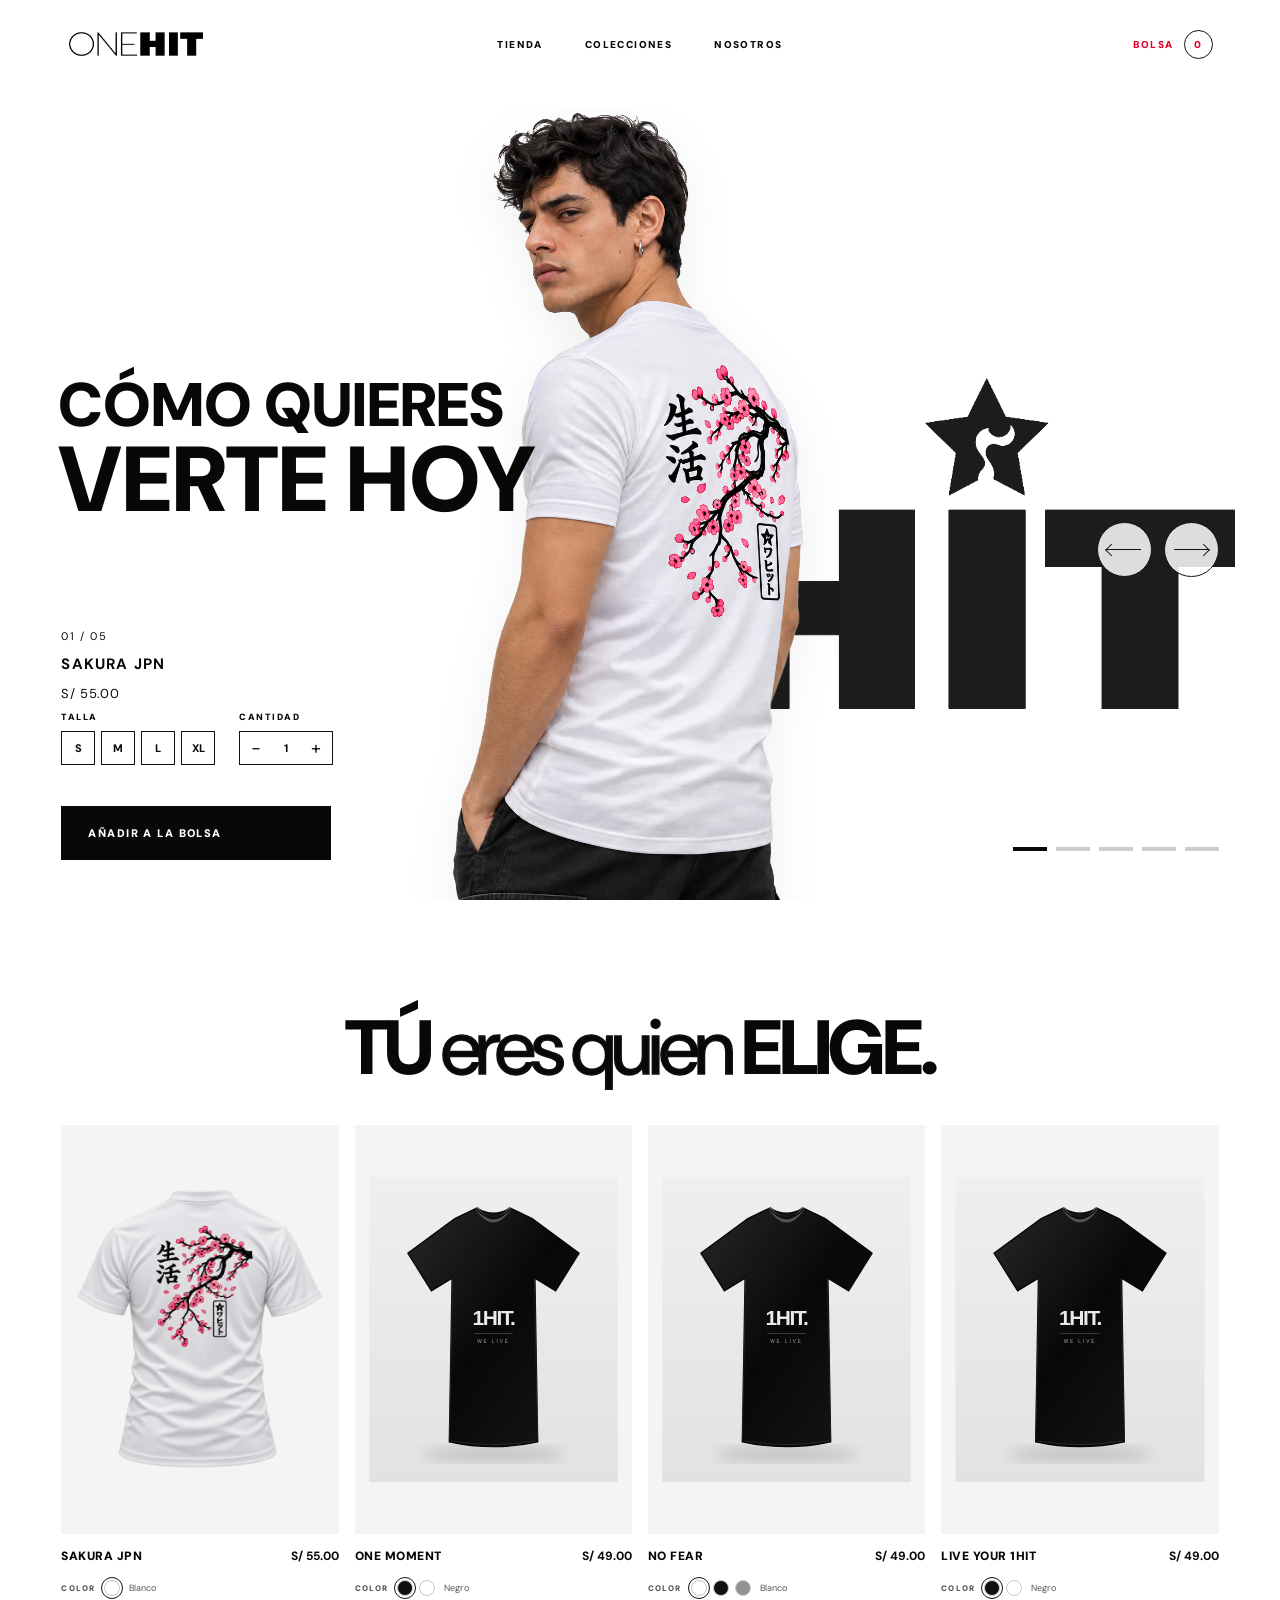
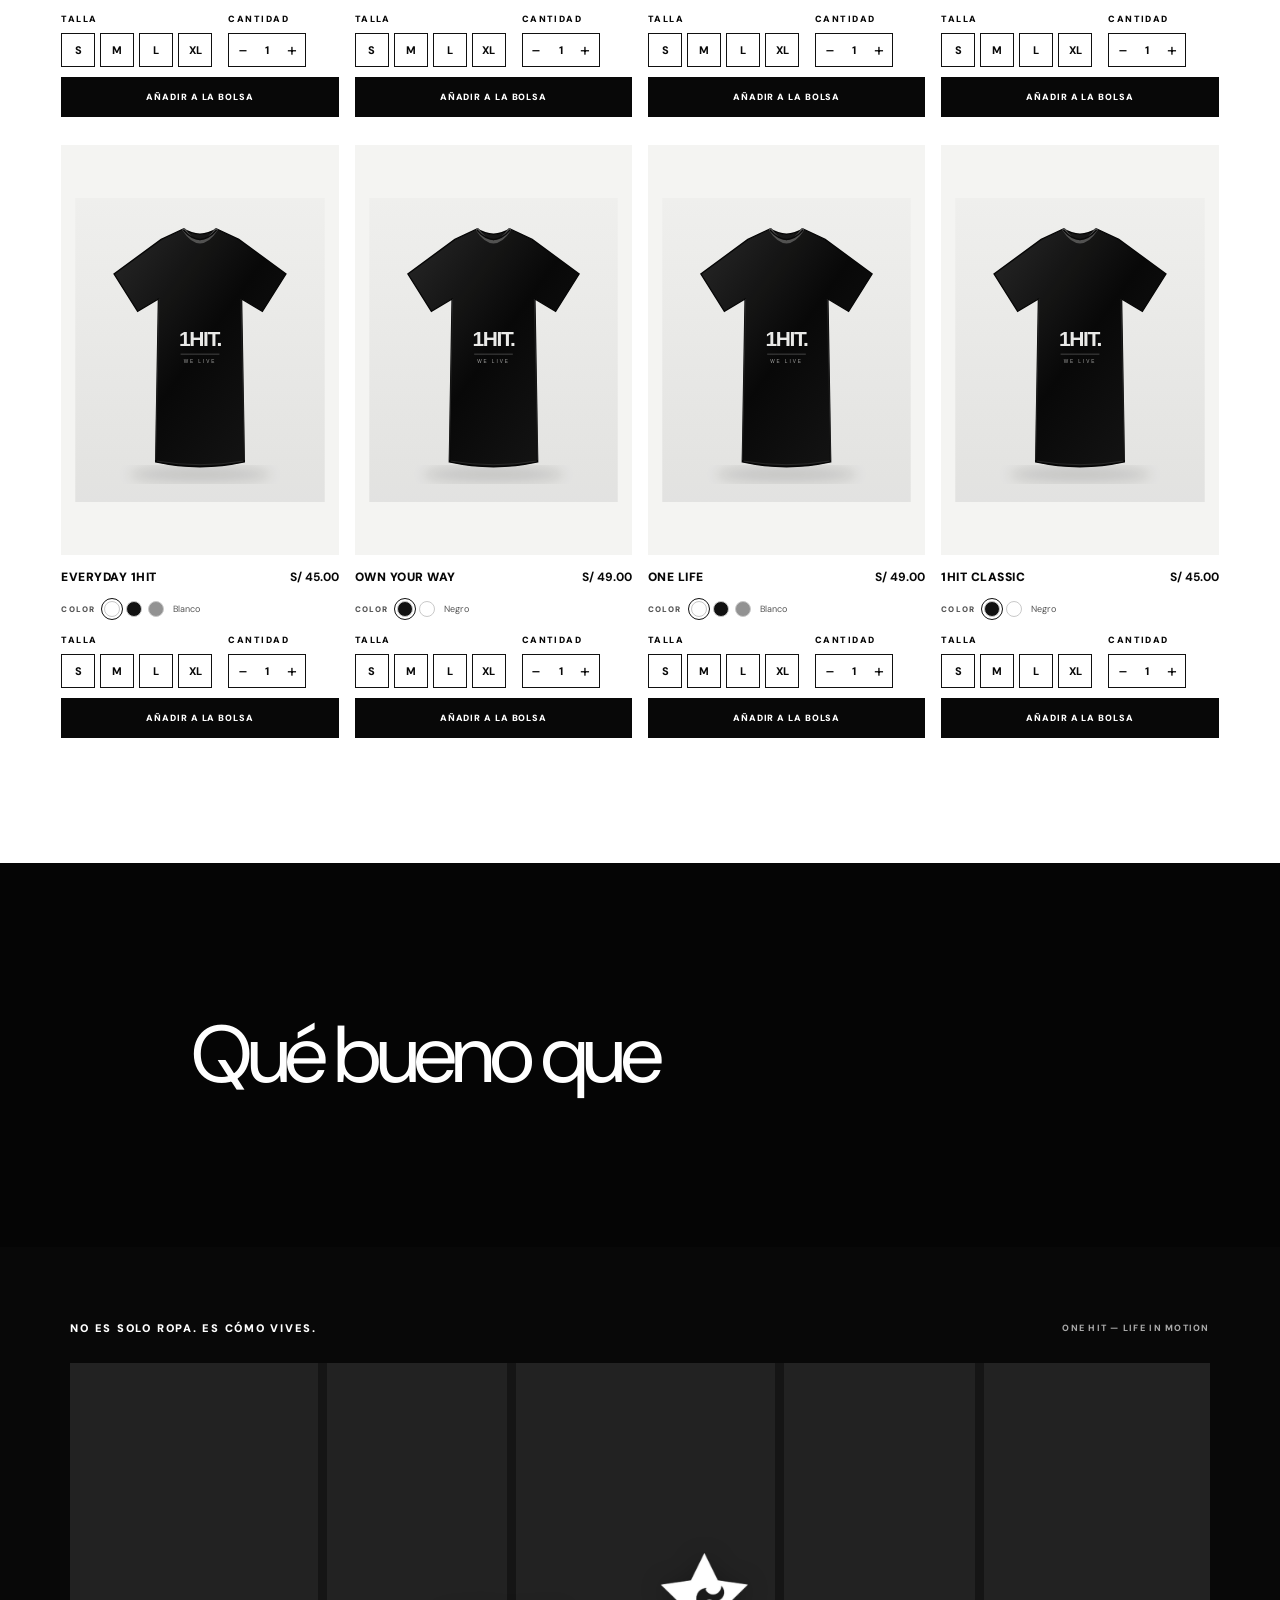
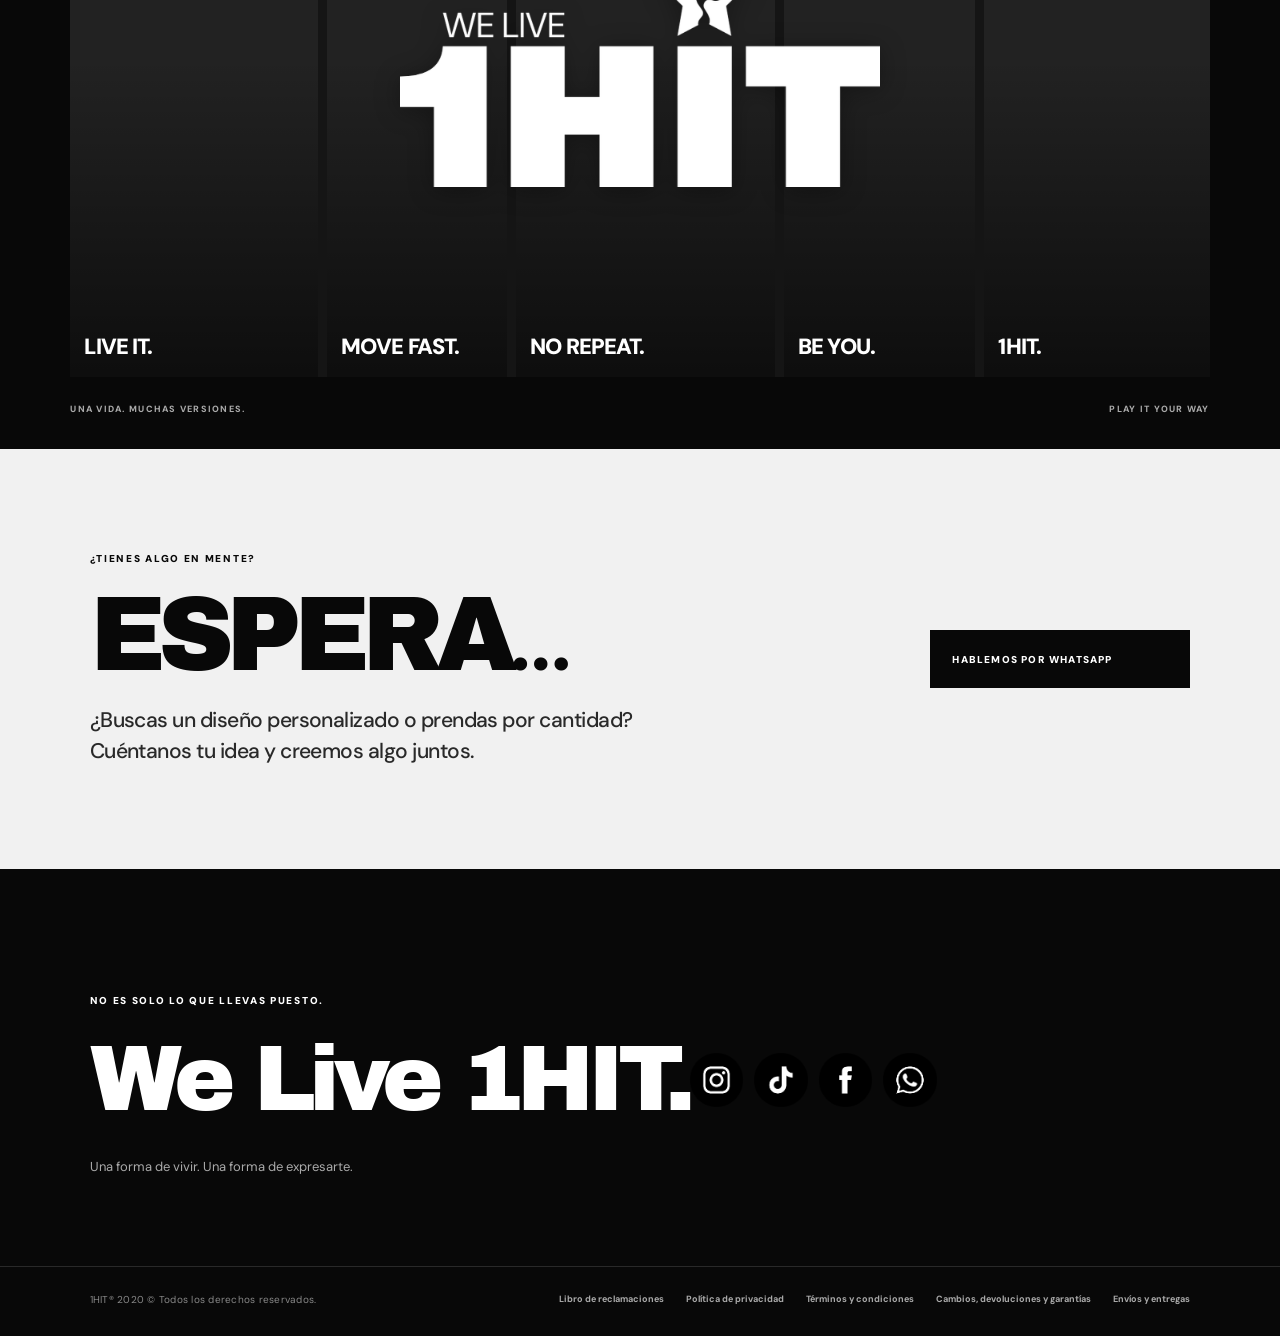
==== commit 5d29f2dc: "Update hero banner 2 model image" ====
--- a/index.html
+++ b/index.html
@@ -13,7 +13,7 @@
 <div class="headline"><span>CÓMO QUIERES</span><strong>VERTE HOY</strong></div>
 <div class="model-window"><div class="model-track" id="model-track">
 <div class="model-slide"><img src="/public/models/model-white.png" alt="Modelo con polo gráfico blanco"></div>
-<div class="model-slide black-look"><img src="/public/models/model-black.webp" alt="Modelo con polo negro"></div>
+<div class="model-slide black-look"><img src="/public/models/model-black.png" alt="Modelo con polo negro"></div>
 <div class="model-slide alt-look"><img src="/public/models/model-alt.webp" alt="Modelo con polo gráfico"></div>
 <div class="model-slide graphic-look"><img src="/public/models/model-graphic.webp" alt="Modelo con polo de colección"></div>
 <div class="model-slide hoodie-look"><img src="/public/models/model-hoodie.webp" alt="Modelo con hoodie"></div>
--- a/src/styles.css
+++ b/src/styles.css
@@ -1267,3 +1267,67 @@
   opacity:1 !important;
   text-shadow:none !important;
 }
+
+
+/* ONE HIT — center and refine hero carousel arrows */
+#home .arrows button{
+  display:grid!important;
+  place-items:center!important;
+  padding:0!important;
+}
+#home .arrows .slider-arrow{
+  position:relative!important;
+  display:block!important;
+  width:34px!important;
+  height:1.5px!important;
+  min-width:34px!important;
+  background:#111!important;
+  border:0!important;
+  margin:0!important;
+  transform:none!important;
+  flex:none!important;
+}
+#home .arrows .slider-arrow:before{
+  content:""!important;
+  position:absolute!important;
+  display:block!important;
+  top:50%!important;
+  width:8px!important;
+  height:8px!important;
+  background:transparent!important;
+  border:0!important;
+}
+#home .arrows .slider-arrow-left:before{
+  left:0!important;
+  border-left:1.5px solid #111!important;
+  border-bottom:1.5px solid #111!important;
+  transform:translateY(-50%) rotate(45deg)!important;
+}
+#home .arrows .slider-arrow-right:before{
+  right:0!important;
+  border-top:1.5px solid #111!important;
+  border-right:1.5px solid #111!important;
+  transform:translateY(-50%) rotate(45deg)!important;
+}
+#home .arrows .slider-arrow:after{display:none!important}
+
+
+/* ONE HIT — size selector hover must stay legible; selected remains inverted */
+#home .size-options button:hover:not(.selected),
+.shop-controls .size-options button:hover:not(.selected),
+#detail-sizes button:hover:not(.selected) {
+  background-color:#e8e8e8 !important;
+  border-color:#111 !important;
+  color:#080808 !important;
+  -webkit-text-fill-color:#080808 !important;
+  opacity:1 !important;
+}
+#home .size-options button.selected,
+.shop-controls .size-options button.selected,
+#detail-sizes button.selected {
+  background-color:#080808 !important;
+  border-color:#080808 !important;
+  color:#fff !important;
+  -webkit-text-fill-color:#fff !important;
+  opacity:1 !important;
+}
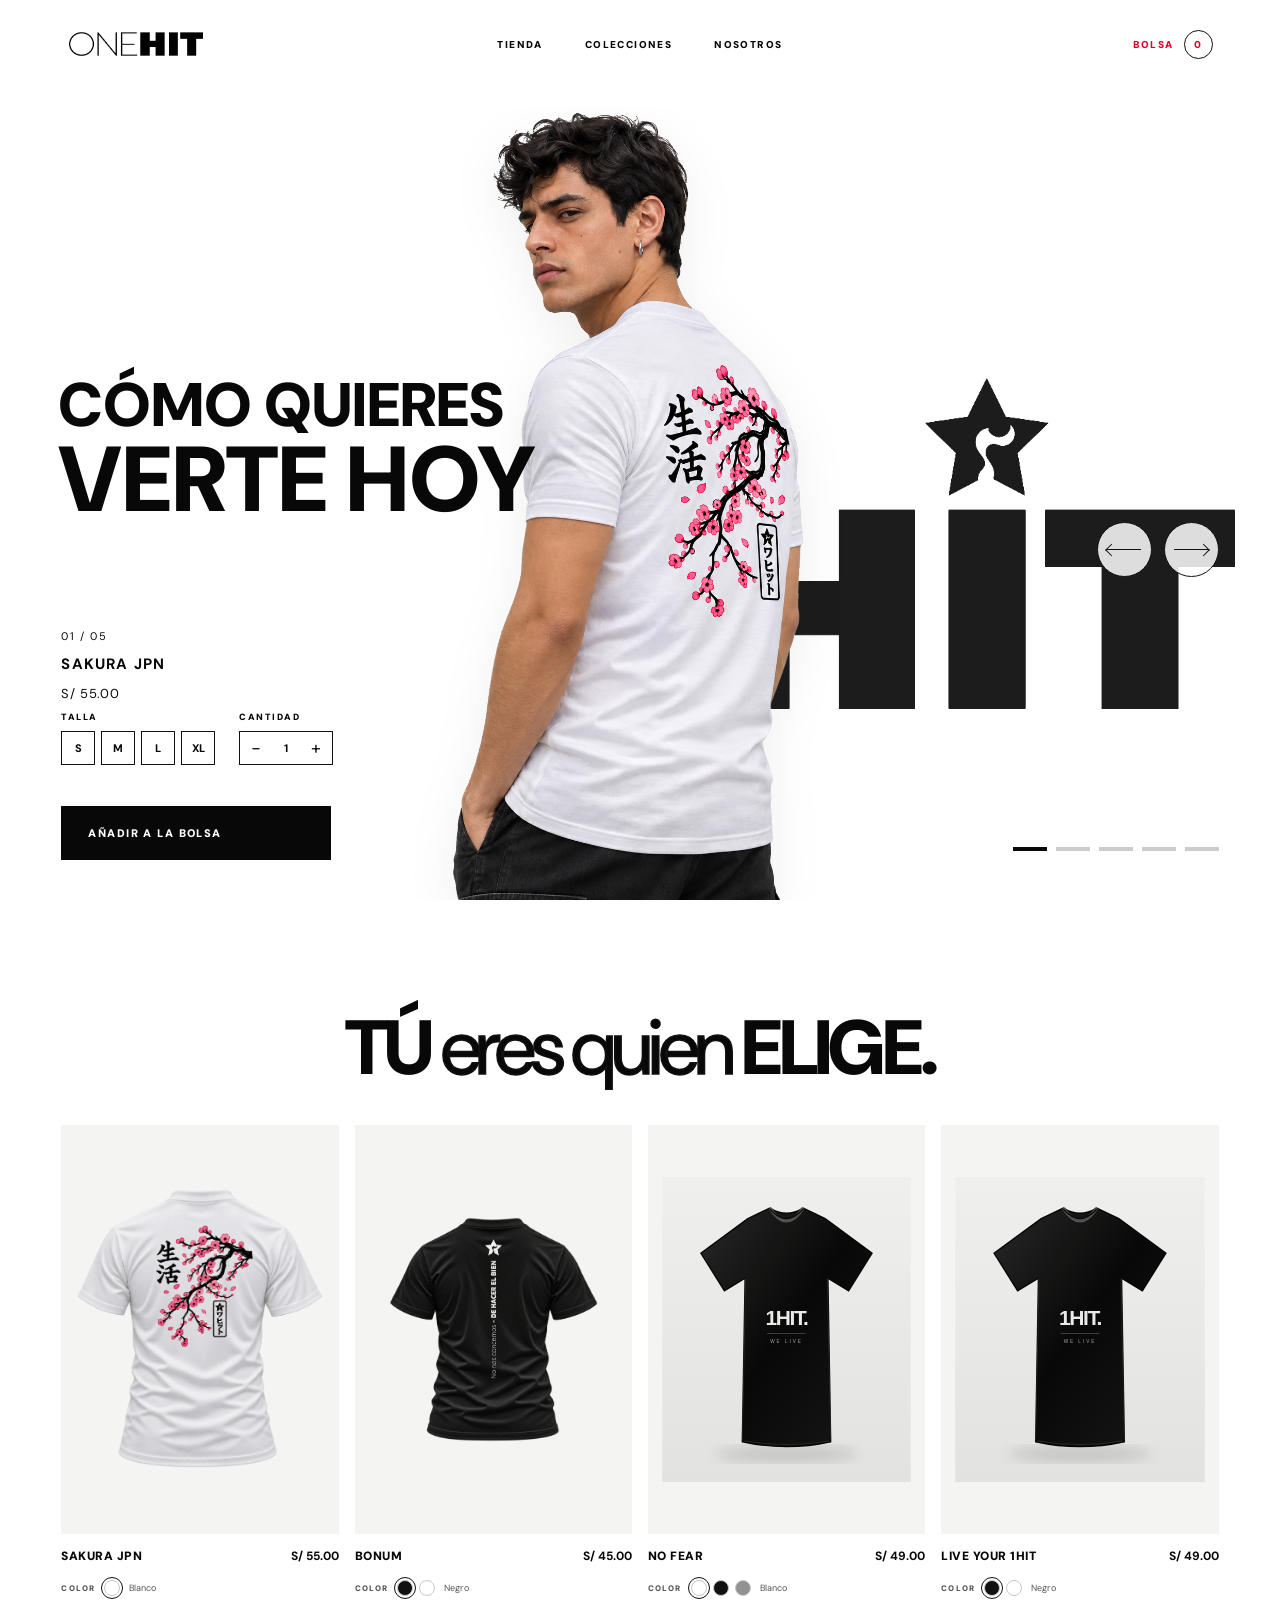
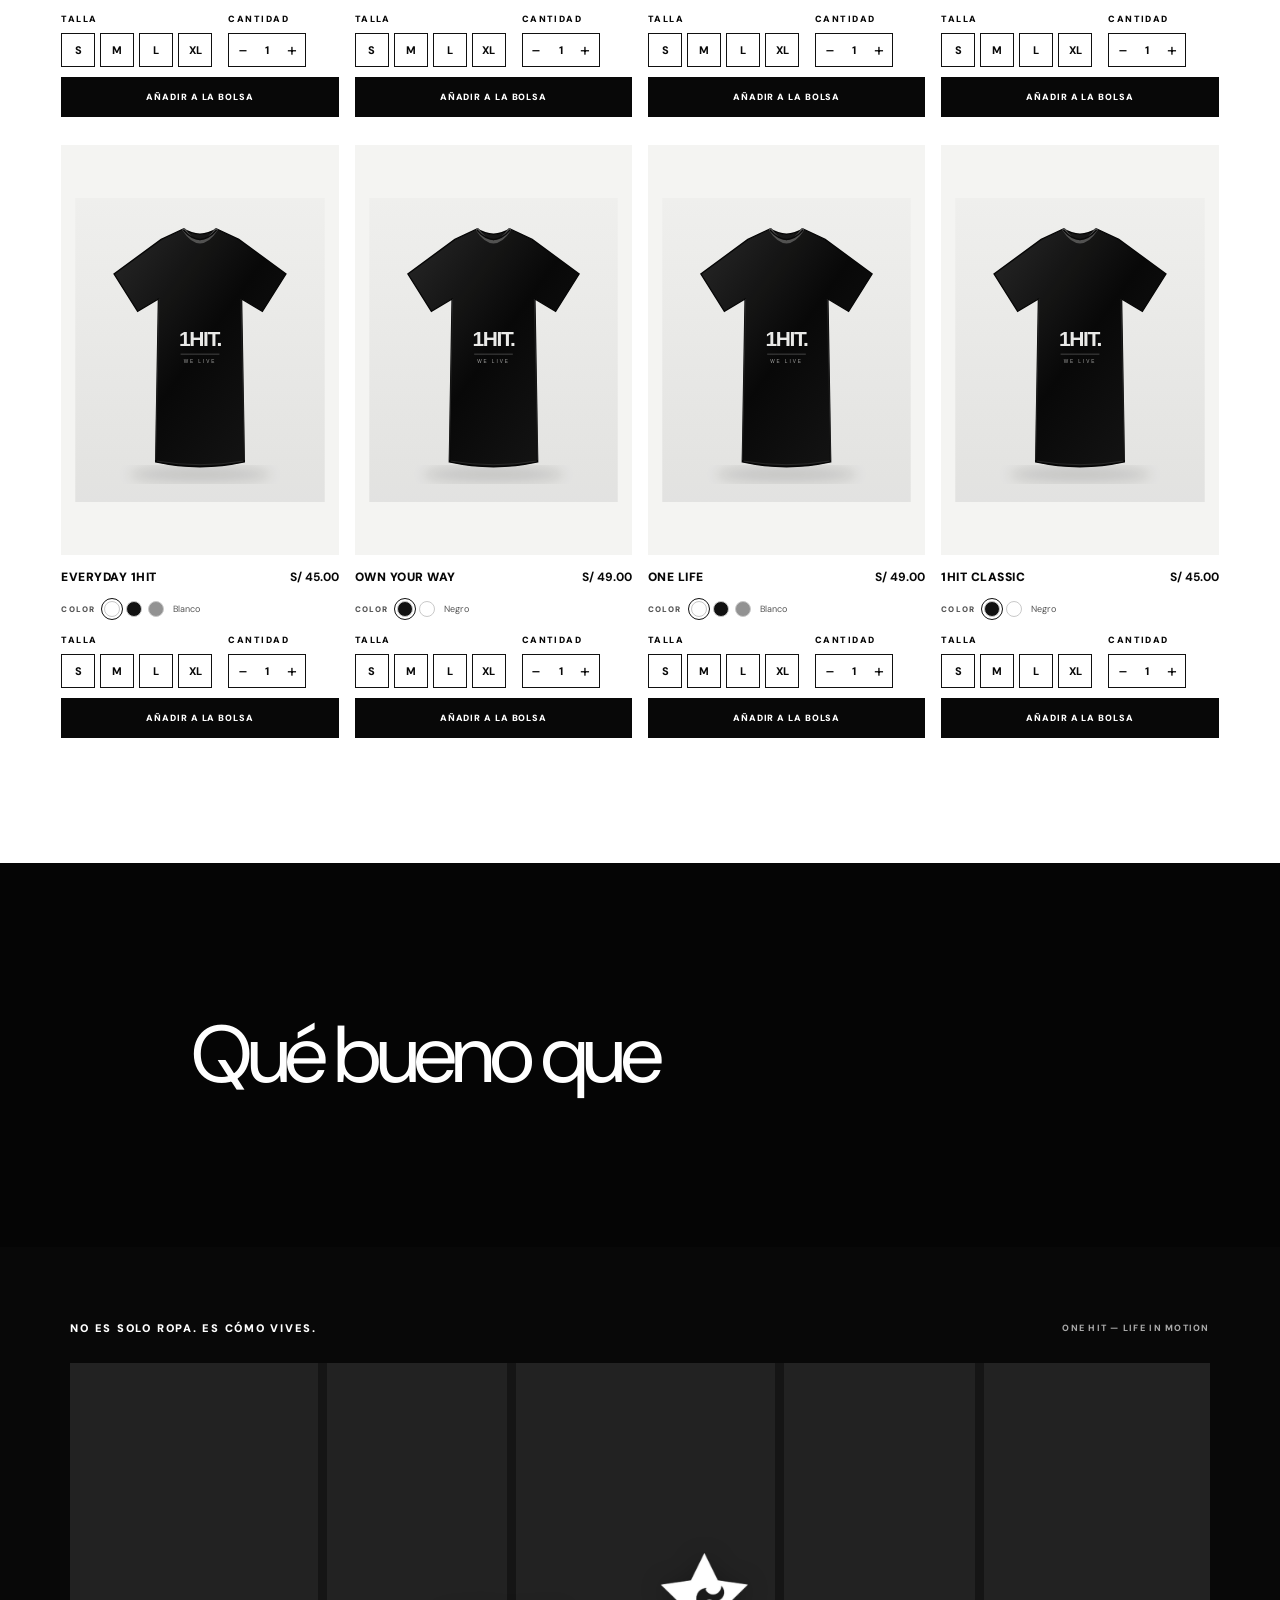
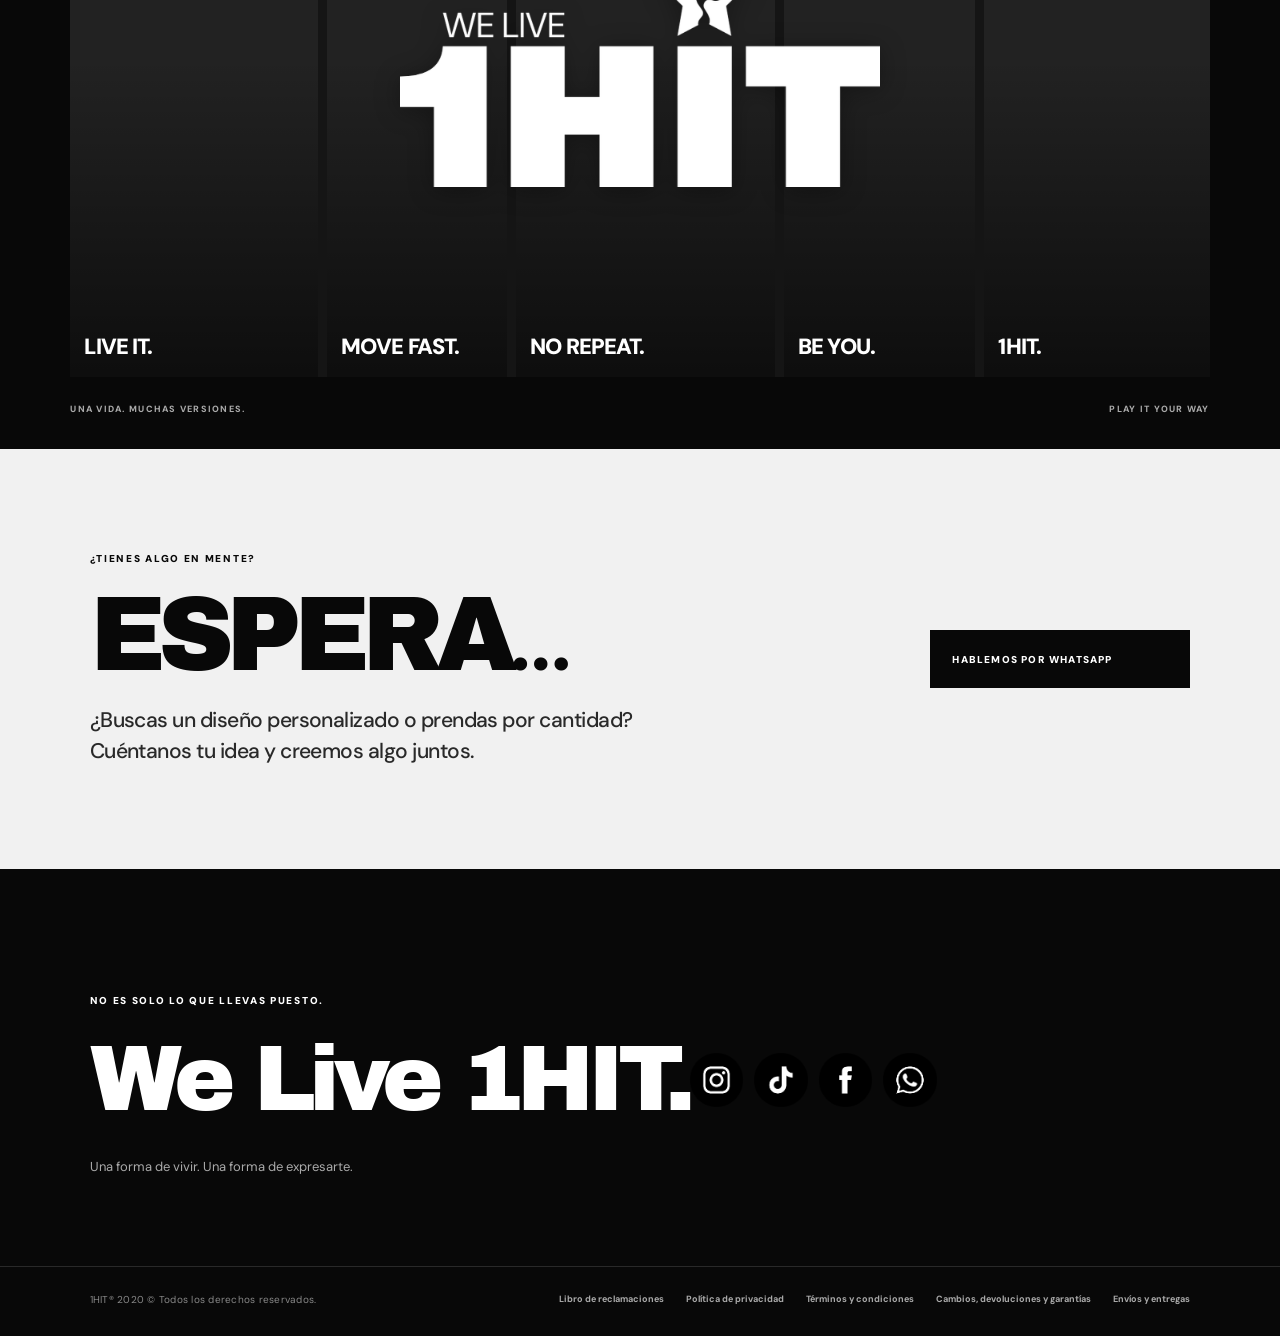
==== commit cf45a279: "Refresh stylesheet cache for sticky mobile modal close button" ====
--- a/index.html
+++ b/index.html
@@ -4,7 +4,7 @@
 <meta name="theme-color" content="#fff"><title>ONEHIT® — WE LIVE 1HIT.</title>
 <link rel="preconnect" href="https://fonts.googleapis.com"><link rel="preconnect" href="https://fonts.gstatic.com" crossorigin>
 <link href="https://fonts.googleapis.com/css2?family=Archivo+Black&family=DM+Sans:wght@400;500;600;700;800;900&display=swap" rel="stylesheet">
-<link rel="stylesheet" href="/src/styles.css?v=film-lockup-size-004">
+<link rel="stylesheet" href="/src/styles.css?v=mobile-modal-close-sticky-001">
 </head><body>
 <header class="header"><a class="logo" href="#home" aria-label="ONE HIT"><img src="/public/brand/onehit-header-logo.png" alt="ONE HIT®"></a><nav><a href="#shop">TIENDA</a><a href="#shop">COLECCIONES</a><a href="#about">NOSOTROS</a></nav><button class="bag" id="bag">BOLSA <span id="bag-count">0</span></button></header>
 <main>
--- a/src/styles.css
+++ b/src/styles.css
@@ -1,5 +1,5 @@
 *{box-sizing:border-box}html{scroll-behavior:smooth}body{margin:0;background:#fff;color:#080808;font-family:"DM Sans",Arial,sans-serif;-webkit-font-smoothing:antialiased}button,a{font:inherit}button{cursor:pointer}a{color:inherit;text-decoration:none}:root{--display:"Archivo Black",Impact,sans-serif}.header{height:88px;position:absolute;z-index:20;inset:0 0 auto;display:grid;grid-template-columns:1fr 1fr 1fr;align-items:center;padding:0 4.8%}.logo{font:30px var(--display);letter-spacing:-2.5px}.logo span{font-family:"DM Sans";font-weight:500}.logo sup{font:700 8px "DM Sans";vertical-align:top;margin-left:2px}.header nav{display:flex;justify-content:center;gap:42px}.header nav a,.bag{font-size:10px;font-weight:900;letter-spacing:.14em}.bag{justify-self:end;border:0;background:none;display:flex;align-items:center;gap:10px}.bag span{border:1px solid #111;border-radius:50%;width:29px;height:29px;display:grid;place-items:center;font-size:10px}
-.hero{height:100svh;min-height:680px;max-height:1000px;position:relative;overflow:hidden;background:#fff}.giant-logo{position:absolute;z-index:1;right:3.5%;top:42%;width:53vw;max-width:850px;height:auto;object-fit:contain;pointer-events:none}\n.headline{position:absolute;z-index:12;left:4.5%;top:50svh;transform:translateY(-50%);display:flex;flex-direction:column;align-items:flex-start;line-height:.9;letter-spacing:-.065em;white-space:nowrap;pointer-events:none;text-align:left}.headline span{display:block;font-size:clamp(30px,4.8vw,76px);font-weight:900}.headline strong{display:block;font-size:clamp(48px,7.2vw,112px);font-weight:900}.giant-brand{position:absolute;z-index:1;right:4%;top:55%;transform:translateY(-30%);font:clamp(150px,24vw,370px)/.8 var(--display);letter-spacing:-.11em;color:#1c1c1c;white-space:nowrap}.brand-mark{position:absolute;z-index:1;right:14%;top:43%;width:clamp(54px,7vw,105px);height:auto}.brand-mark svg{width:100%;height:auto;fill:#1c1c1c}.brand-mark .cut{fill:white}.model-window{position:absolute;z-index:4;inset:12% 0 0;overflow:hidden;pointer-events:none}.model-track{height:100%;width:500%;display:flex;transition:transform .95s cubic-bezier(.72,0,.18,1);will-change:transform}.model-slide{flex:0 0 20%;height:100%;width:20%;display:flex;align-items:flex-end;justify-content:center;position:relative}.model-slide img{height:100%;width:auto;max-width:60vw;object-fit:contain;object-position:center bottom;display:block;filter:drop-shadow(0 15px 24px #00000010)}.black-look img{filter:grayscale(1) brightness(.56) contrast(1.1)}.alt-look img{filter:sepia(.2) saturate(.75)}.graphic-look img{filter:contrast(1.08)}.hoodie-look img{filter:grayscale(1) brightness(.72)}.arrows{position:absolute;z-index:10;right:4.8%;top:58%;display:flex;gap:12px}.arrows button{width:55px;height:55px;border:1px solid #111;border-radius:50%;background:#ffffffd9;font-size:25px;line-height:1;transition:.2s}.arrows button:hover{background:#111;color:#fff}.product-meta{position:absolute;z-index:10;left:4.8%;bottom:14%;display:flex;flex-direction:column;gap:11px}.product-meta small{font-size:11px;letter-spacing:.14em}.product-meta b{font-size:15px;letter-spacing:.08em}.product-meta span{font-size:13px;letter-spacing:.06em}.buy{position:absolute;z-index:10;left:4.8%;bottom:5%;background:#080808;color:#fff;border:0;padding:20px 27px;font-size:11px;font-weight:900;letter-spacing:.13em;display:flex;gap:30px;align-items:center}.buy span{font-size:18px;font-weight:400}.slogan{position:absolute;z-index:10;right:4.8%;bottom:15%;font:900 20px "DM Sans";letter-spacing:-.02em;text-align:right}.slogan small{display:block;font:800 9px "DM Sans";letter-spacing:.18em;margin-top:12px}.indicators{position:absolute;z-index:10;right:4.8%;bottom:5.5%;display:flex;gap:9px}.indicators button{width:34px;height:4px;border:0;background:#ccc;padding:0}.indicators button.active{background:#080808}
+.hero{height:100svh;min-height:680px;max-height:1000px;position:relative;overflow:hidden;background:#fff}.giant-logo{position:absolute;z-index:1;right:3.5%;top:42%;width:53vw;max-width:850px;height:auto;object-fit:contain;pointer-events:none}\n.headline{position:absolute;z-index:12;left:4.5%;top:50svh;transform:translateY(-50%);display:flex;flex-direction:column;align-items:flex-start;line-height:.9;letter-spacing:-.065em;white-space:nowrap;pointer-events:none;text-align:left}.headline span{display:block;font-size:clamp(30px,4.8vw,76px);font-weight:900}.headline strong{display:block;font-size:clamp(48px,7.2vw,112px);font-weight:900}.giant-brand{position:absolute;z-index:1;right:4%;top:55%;transform:translateY(-30%);font:clamp(150px,24vw,370px)/.8 var(--display);letter-spacing:-.11em;color:#1c1c1c;white-space:nowrap}.brand-mark{position:absolute;z-index:1;right:14%;top:43%;width:clamp(54px,7vw,105px);height:auto}.brand-mark svg{width:100%;height:auto;fill:#1c1c1c}.brand-mark .cut{fill:white}.model-window{position:absolute;z-index:4;inset:12% 0 0;overflow:hidden;pointer-events:none}.model-track{height:100%;width:500%;display:flex;transition:transform .95s cubic-bezier(.72,0,.18,1);will-change:transform}.model-slide{flex:0 0 20%;height:100%;width:20%;display:flex;align-items:flex-end;justify-content:center;position:relative}.model-slide img{height:100%;width:auto;max-width:60vw;object-fit:contain;object-position:center bottom;display:block;filter:drop-shadow(0 15px 24px #00000010)}.black-look img{filter:drop-shadow(0 15px 24px #00000010)}.alt-look img{filter:sepia(.2) saturate(.75)}.graphic-look img{filter:contrast(1.08)}.hoodie-look img{filter:grayscale(1) brightness(.72)}.arrows{position:absolute;z-index:10;right:4.8%;top:58%;display:flex;gap:12px}.arrows button{width:55px;height:55px;border:1px solid #111;border-radius:50%;background:#ffffffd9;font-size:25px;line-height:1;transition:.2s}.arrows button:hover{background:#111;color:#fff}.product-meta{position:absolute;z-index:10;left:4.8%;bottom:14%;display:flex;flex-direction:column;gap:11px}.product-meta small{font-size:11px;letter-spacing:.14em}.product-meta b{font-size:15px;letter-spacing:.08em}.product-meta span{font-size:13px;letter-spacing:.06em}.buy{position:absolute;z-index:10;left:4.8%;bottom:5%;background:#080808;color:#fff;border:0;padding:20px 27px;font-size:11px;font-weight:900;letter-spacing:.13em;display:flex;gap:30px;align-items:center}.buy span{font-size:18px;font-weight:400}.slogan{position:absolute;z-index:10;right:4.8%;bottom:15%;font:900 20px "DM Sans";letter-spacing:-.02em;text-align:right}.slogan small{display:block;font:800 9px "DM Sans";letter-spacing:.18em;margin-top:12px}.indicators{position:absolute;z-index:10;right:4.8%;bottom:5.5%;display:flex;gap:9px}.indicators button{width:34px;height:4px;border:0;background:#ccc;padding:0}.indicators button.active{background:#080808}
 .shop{padding:110px 7% 130px}.shop-title p,.about>p{font-size:10px;font-weight:900;letter-spacing:.17em}.shop-title h2{font:clamp(65px,10vw,135px)/.82 var(--display);letter-spacing:-.09em;margin:22px 0 45px}.shop-title h2 span{color:#fff;-webkit-text-stroke:1.5px #111}.shop-grid{display:grid;grid-template-columns:repeat(3,1fr);gap:18px}.shop-card{background:#f2f2f2;min-height:350px;display:flex;align-items:center;justify-content:center;position:relative}.shop-card img{height:290px;max-width:90%;object-fit:contain}.shop-card p{position:absolute;left:16px;bottom:10px;font-size:10px;font-weight:900;letter-spacing:.1em}.about{background:#080808;color:#fff;padding:100px 7%}.about h2{font:clamp(85px,14vw,180px)/.82 var(--display);letter-spacing:-.1em;margin:25px 0}.about>span{font-size:13px;color:#aaa}
 .drawer-backdrop{position:fixed;inset:0;z-index:30;background:#0008;opacity:0;pointer-events:none;transition:.25s}.drawer-backdrop.open{opacity:1;pointer-events:auto}.drawer{position:fixed;z-index:31;right:0;top:0;width:min(430px,100%);height:100dvh;background:#fff;padding:28px;transform:translateX(105%);transition:.3s;display:flex;flex-direction:column}.drawer.open{transform:translateX(0)}.drawer-head{display:flex;justify-content:space-between;font:23px var(--display);padding-bottom:20px;border-bottom:1px solid #ddd}.drawer-head button{border:0;background:none;font-size:28px}.cart-items{flex:1;padding:20px 0;font-size:12px}.cart-line{display:flex;justify-content:space-between;padding:14px 0;border-bottom:1px solid #ddd}.drawer-foot{border-top:1px solid #ddd;padding-top:20px}.drawer-foot>b{display:flex;justify-content:space-between;font-size:11px}.drawer-foot button{width:100%;padding:17px;background:#080808;color:#fff;border:0;margin-top:20px;font-size:10px;font-weight:900;letter-spacing:.12em}.drawer-foot button:disabled{opacity:.3}.drawer-foot small{display:block;color:#777;font-size:9px;margin-top:12px;line-height:1.5}
 @media(max-width:700px){.header{height:70px;padding:0 5%;grid-template-columns:1fr auto}.header nav{display:none}.logo{font-size:25px}.hero{min-height:690px;height:100svh}.headline{left:5%;top:50svh;transform:translateY(-50%);z-index:12}.headline span{font-size:7.5vw}.headline strong{font-size:11.5vw}.giant-logo{width:78vw;right:3%;top:48%}.model-window{inset:19% 0 0}.model-slide img{height:76%;max-width:92vw}.arrows{right:5%;top:60%;gap:7px}.arrows button{width:39px;height:39px;font-size:19px}.product-meta{left:5%;bottom:16%;gap:7px}.product-meta b{font-size:11px}.product-meta small,.product-meta span{font-size:9px}.buy{left:5%;bottom:6%;padding:14px 16px;font-size:9px;gap:15px}.slogan{right:5%;bottom:17%;font-size:12px}.slogan small{font-size:7px}.indicators{right:5%;bottom:6.5%;gap:5px}.indicators button{width:19px}.shop{padding:75px 5%}.shop-grid{grid-template-columns:repeat(2,1fr);gap:10px}.shop-card{min-height:230px}.shop-card img{height:190px}.about{padding:75px 5%}.about h2{font-size:20vw}}@media(prefers-reduced-motion:reduce){*{transition:none!important;scroll-behavior:auto!important}}
@@ -1331,3 +1331,24 @@
   -webkit-text-fill-color:#fff !important;
   opacity:1 !important;
 }
+
+
+/* Mobile product modal: keep the close control visible while its content scrolls */
+@media(max-width:700px){
+ .product-modal .product-modal-close{
+  position:sticky;
+  top:0;
+  align-self:start;
+  justify-self:end;
+  display:grid;
+  place-items:center;
+  width:36px;
+  height:36px;
+  margin:0 0 -36px auto;
+  padding:0;
+  background:#fff;
+  border-radius:50%;
+  z-index:20;
+  line-height:1;
+ }
+}
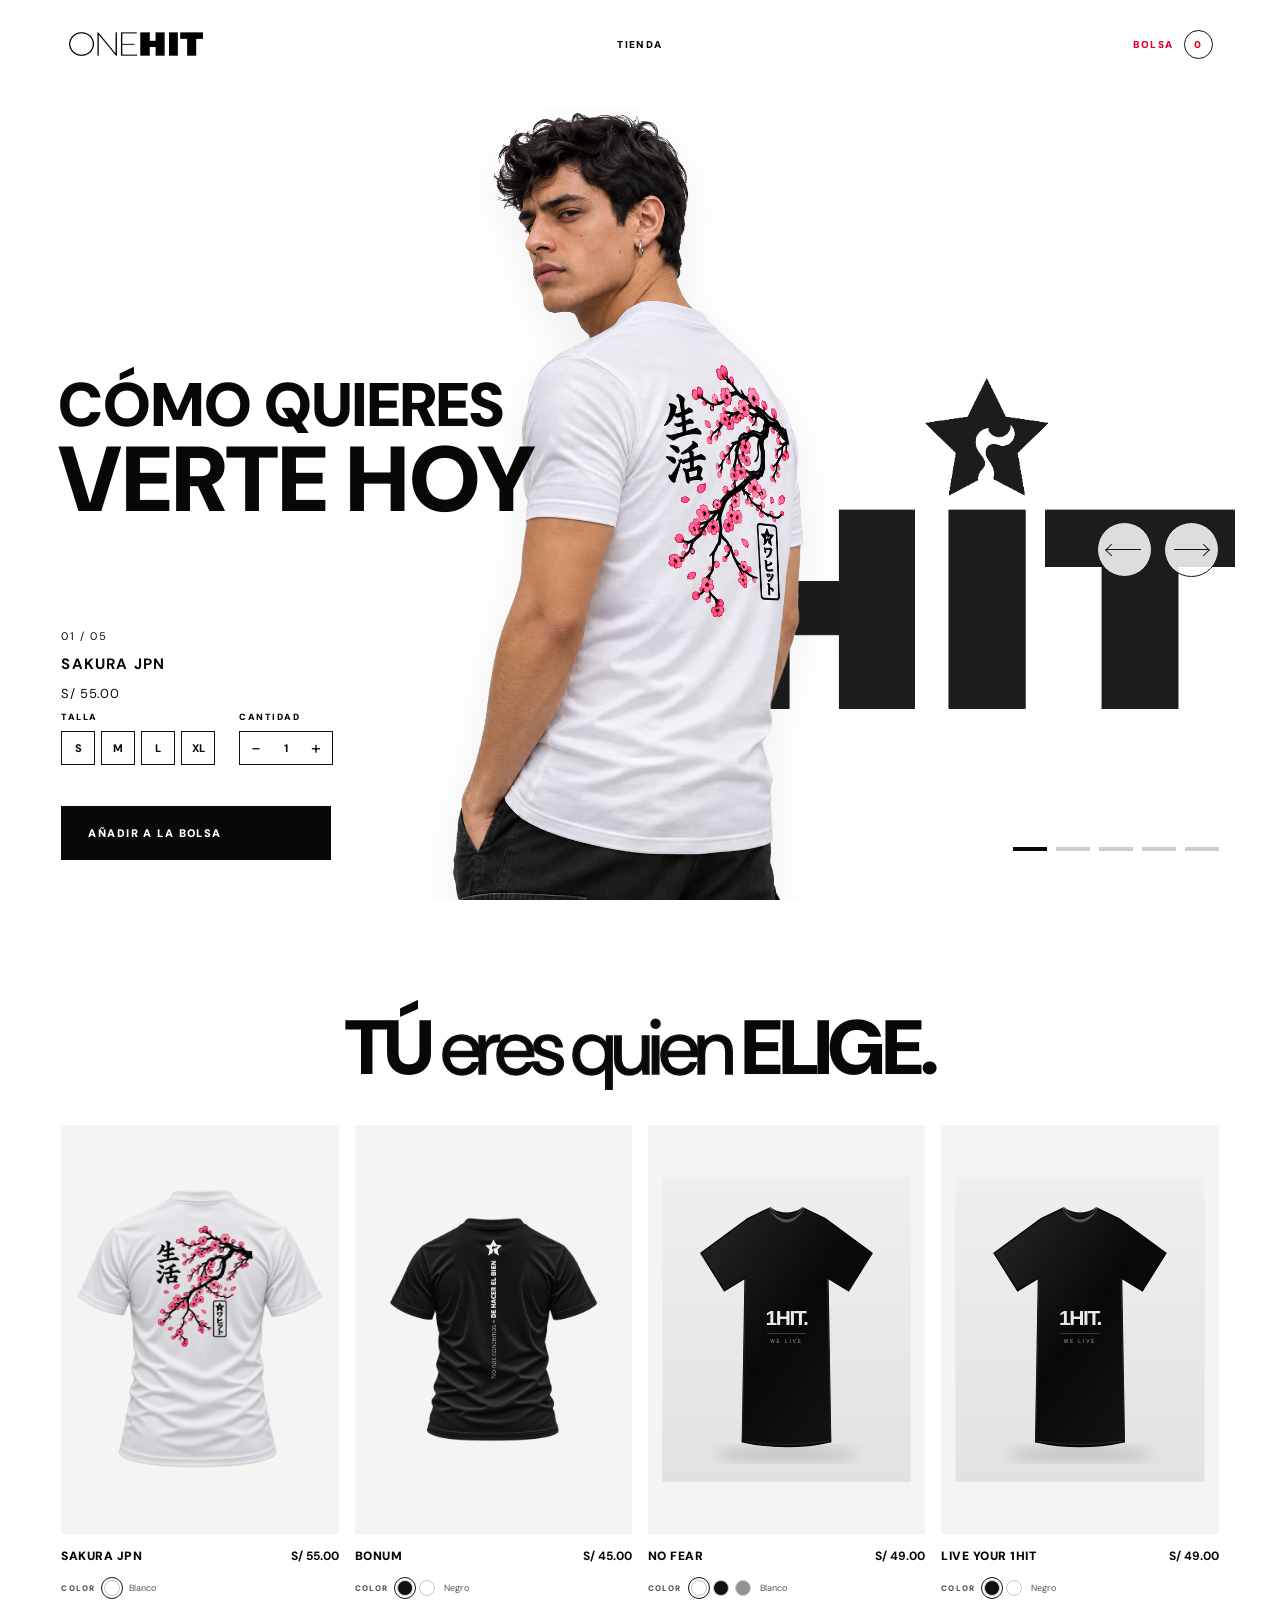
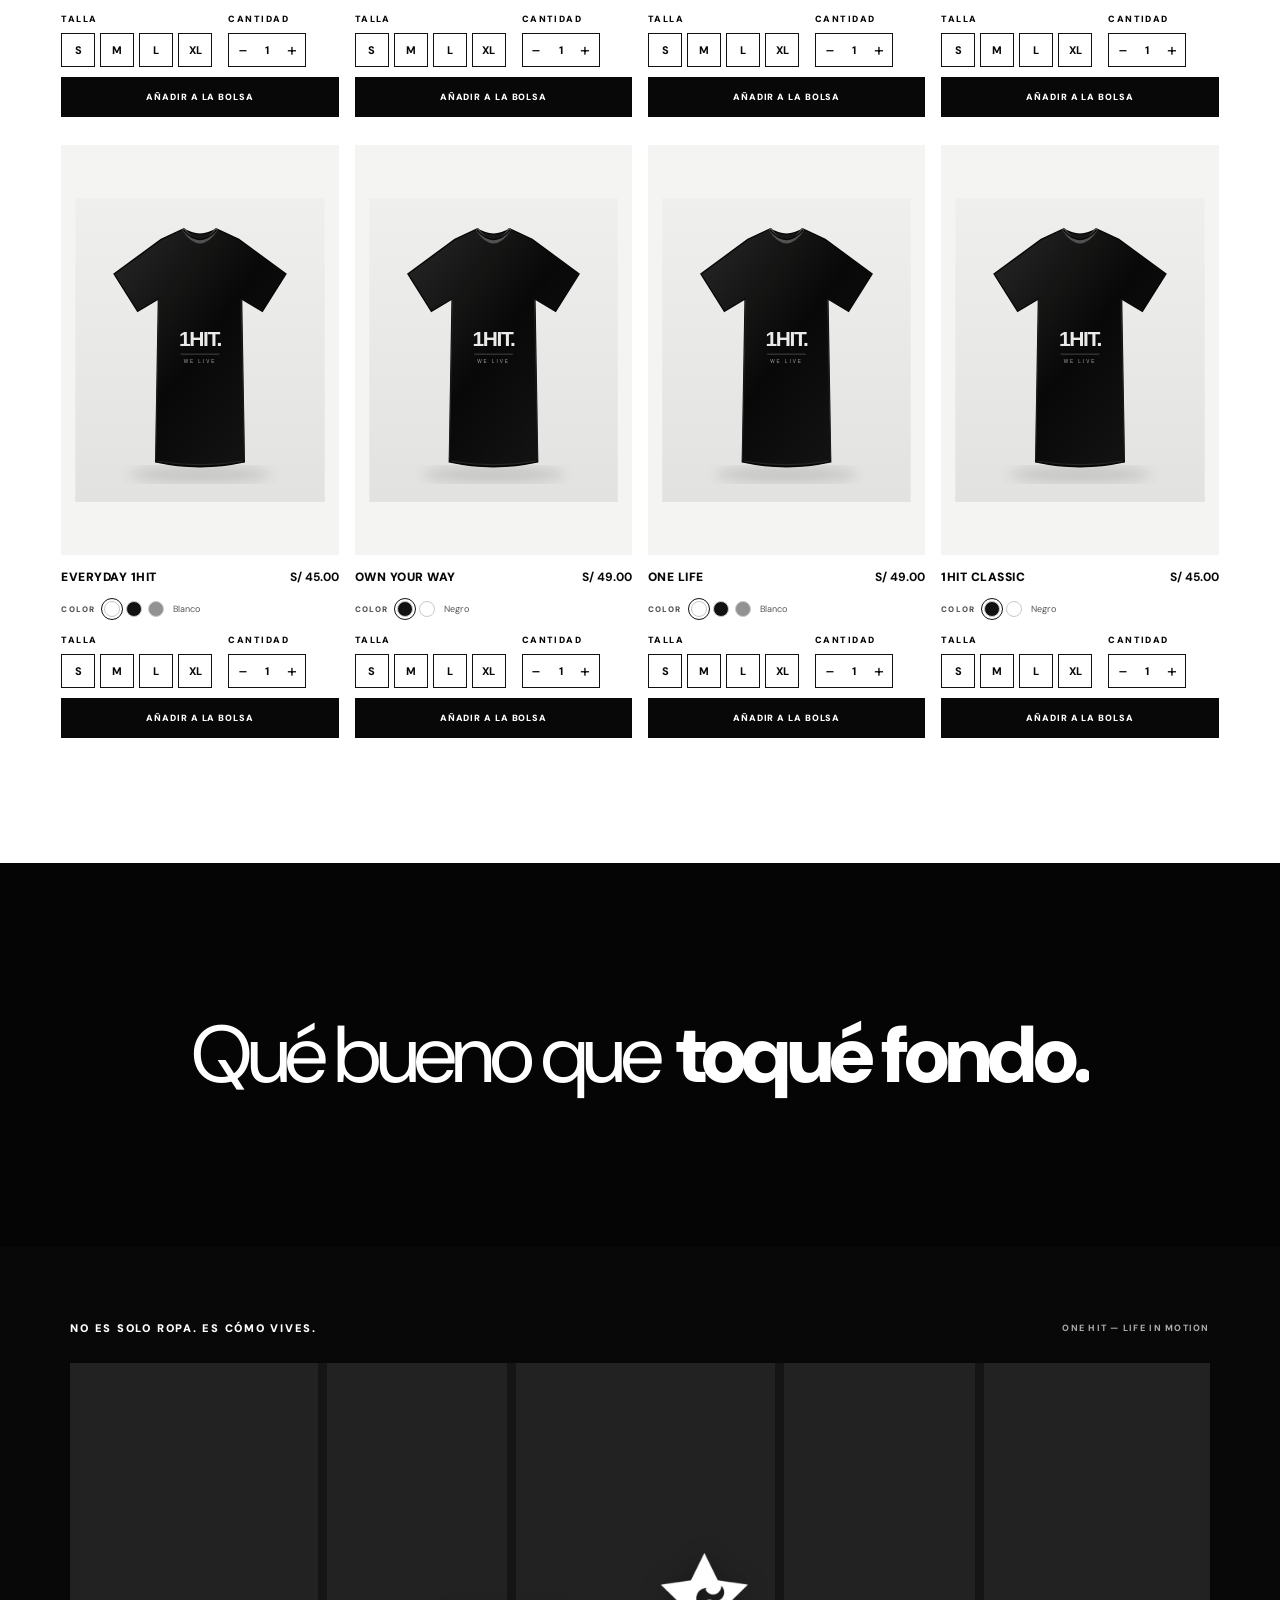
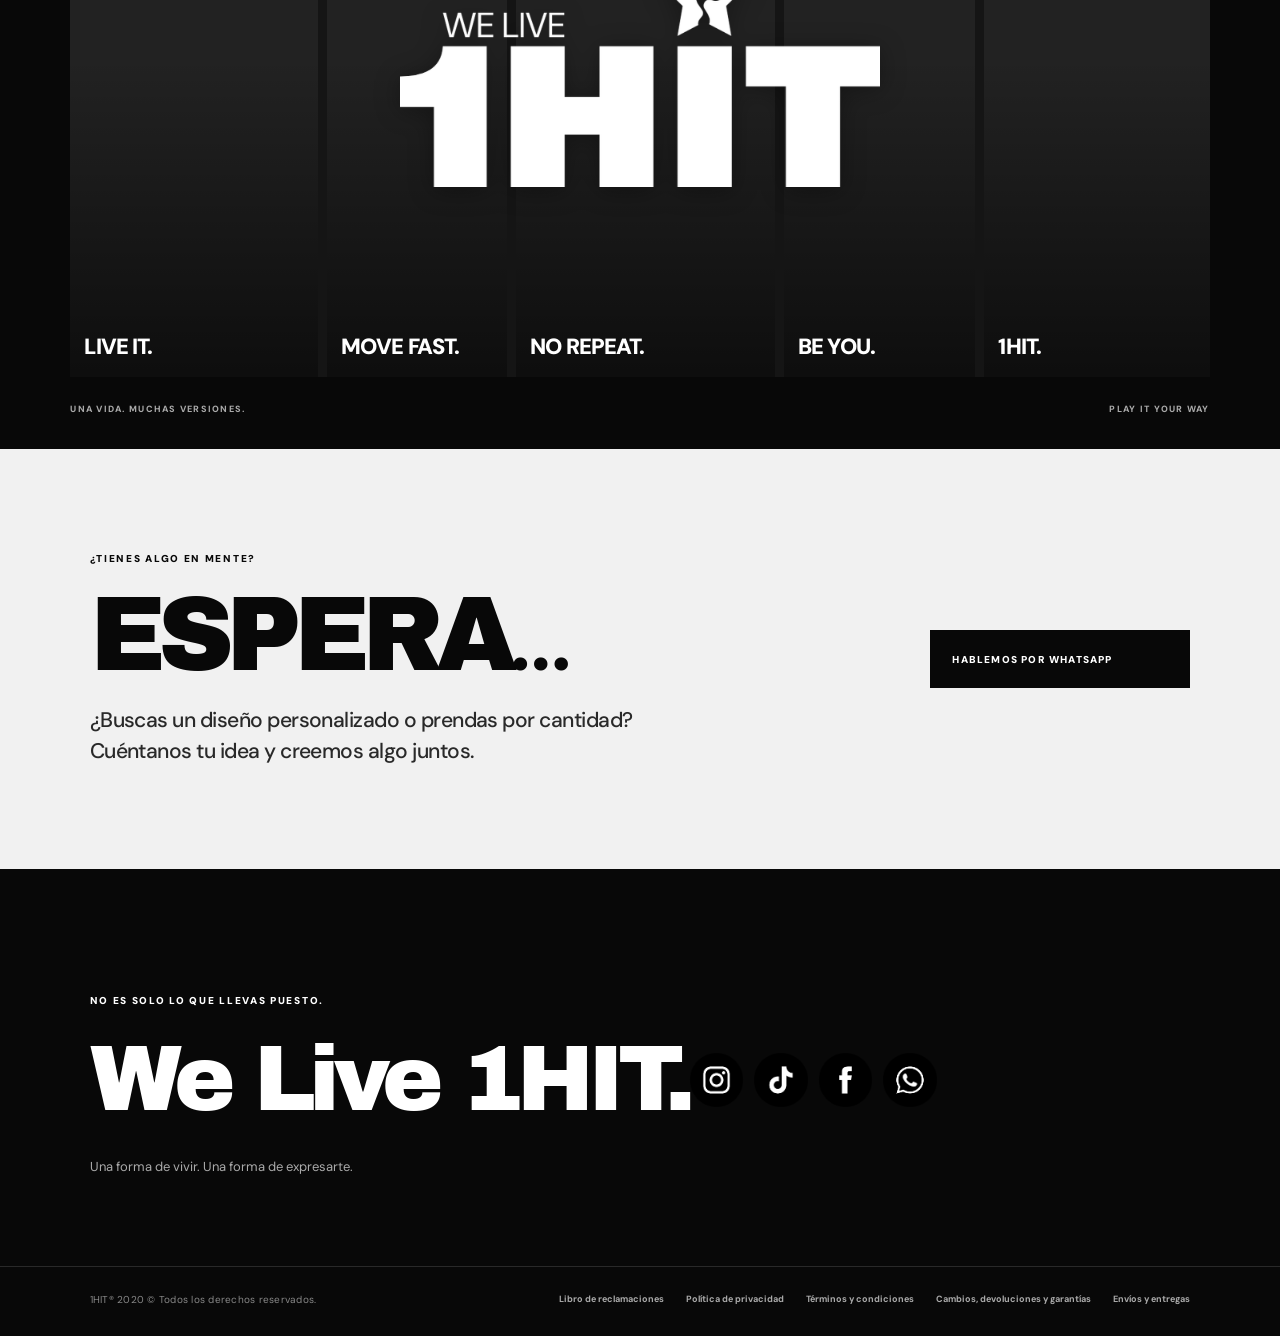
==== commit 6909db8c: "Keep only centered Tienda link in header navigation" ====
--- a/index.html
+++ b/index.html
@@ -6,7 +6,7 @@
 <link href="https://fonts.googleapis.com/css2?family=Archivo+Black&family=DM+Sans:wght@400;500;600;700;800;900&display=swap" rel="stylesheet">
 <link rel="stylesheet" href="/src/styles.css?v=mobile-modal-close-sticky-001">
 </head><body>
-<header class="header"><a class="logo" href="#home" aria-label="ONE HIT"><img src="/public/brand/onehit-header-logo.png" alt="ONE HIT®"></a><nav><a href="#shop">TIENDA</a><a href="#shop">COLECCIONES</a><a href="#about">NOSOTROS</a></nav><button class="bag" id="bag">BOLSA <span id="bag-count">0</span></button></header>
+<header class="header"><a class="logo" href="#home" aria-label="ONE HIT"><img src="/public/brand/onehit-header-logo.png" alt="ONE HIT®"></a><nav><a href="#shop">TIENDA</a></nav><button class="bag" id="bag">BOLSA <span id="bag-count">0</span></button></header>
 <main>
 <section class="hero" id="home">
 <img class="giant-logo" src="/public/brand/onehit-logo.png" alt="" aria-hidden="true">
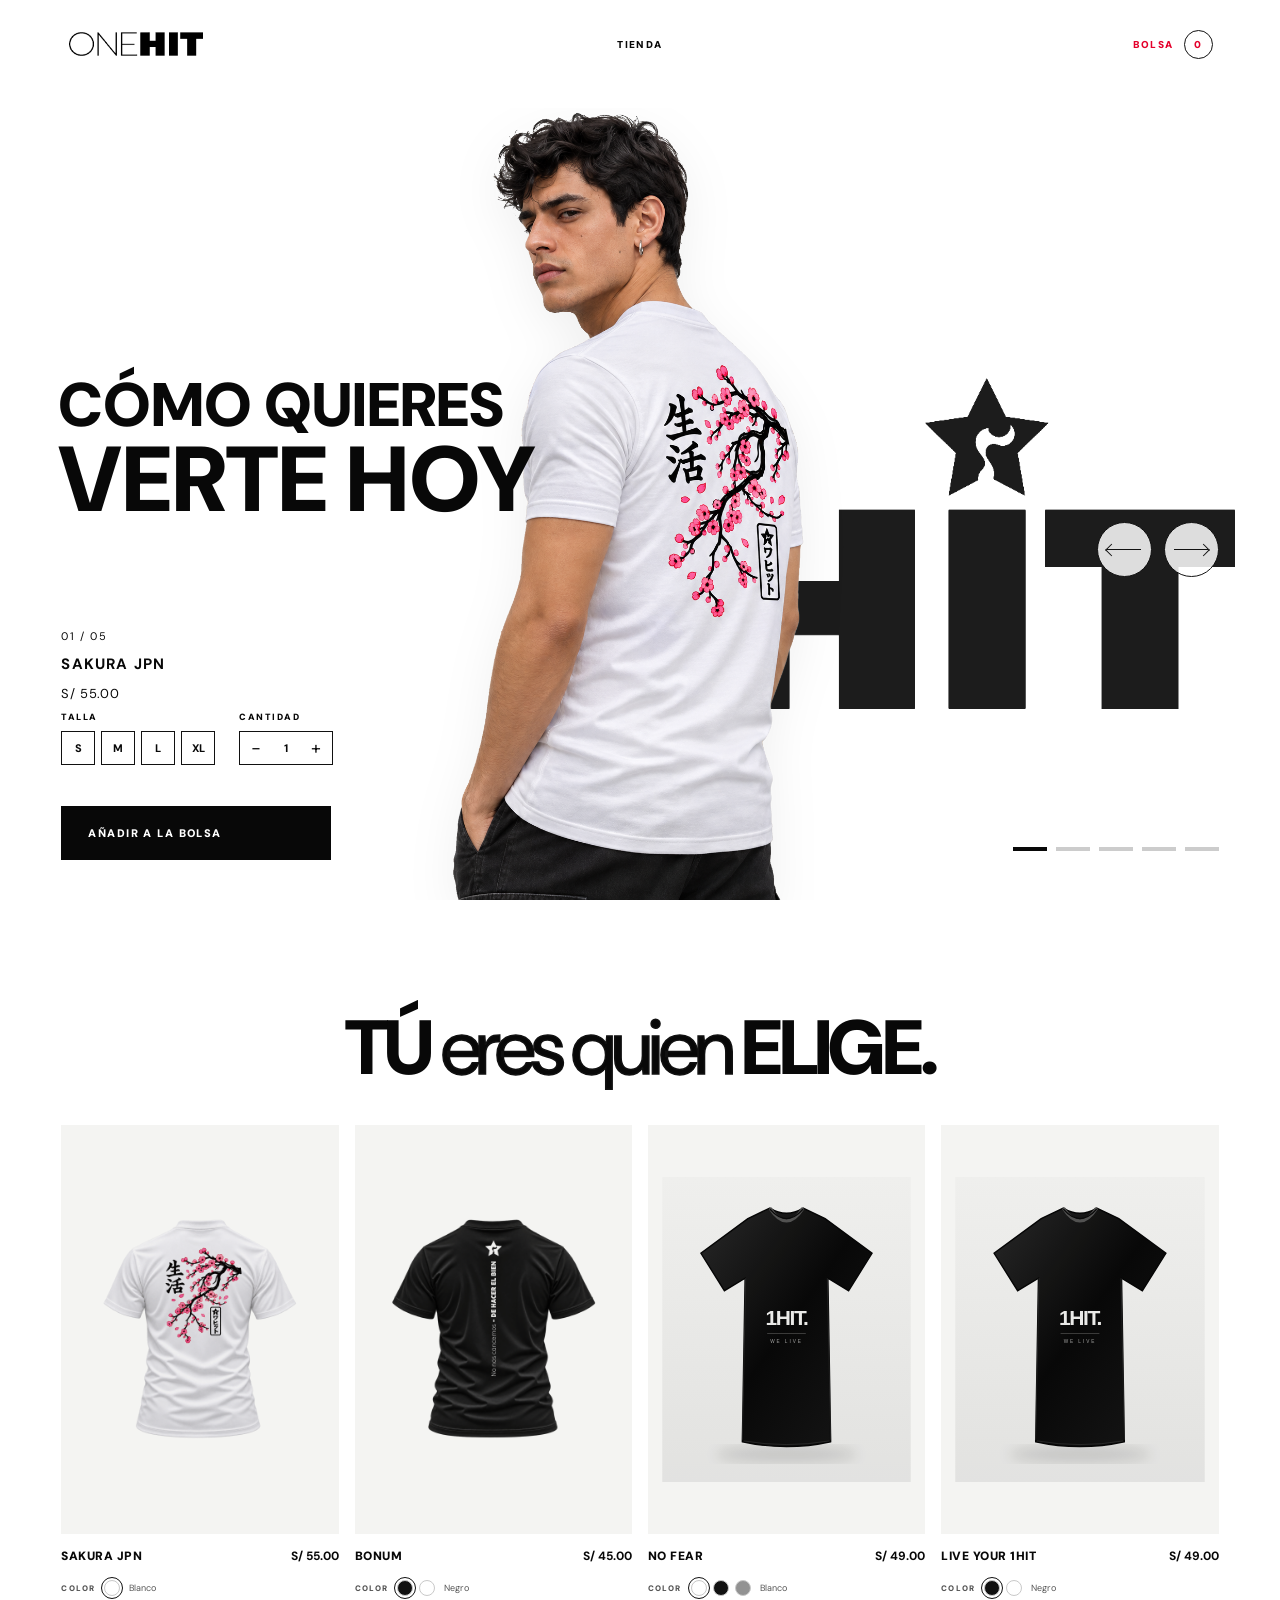
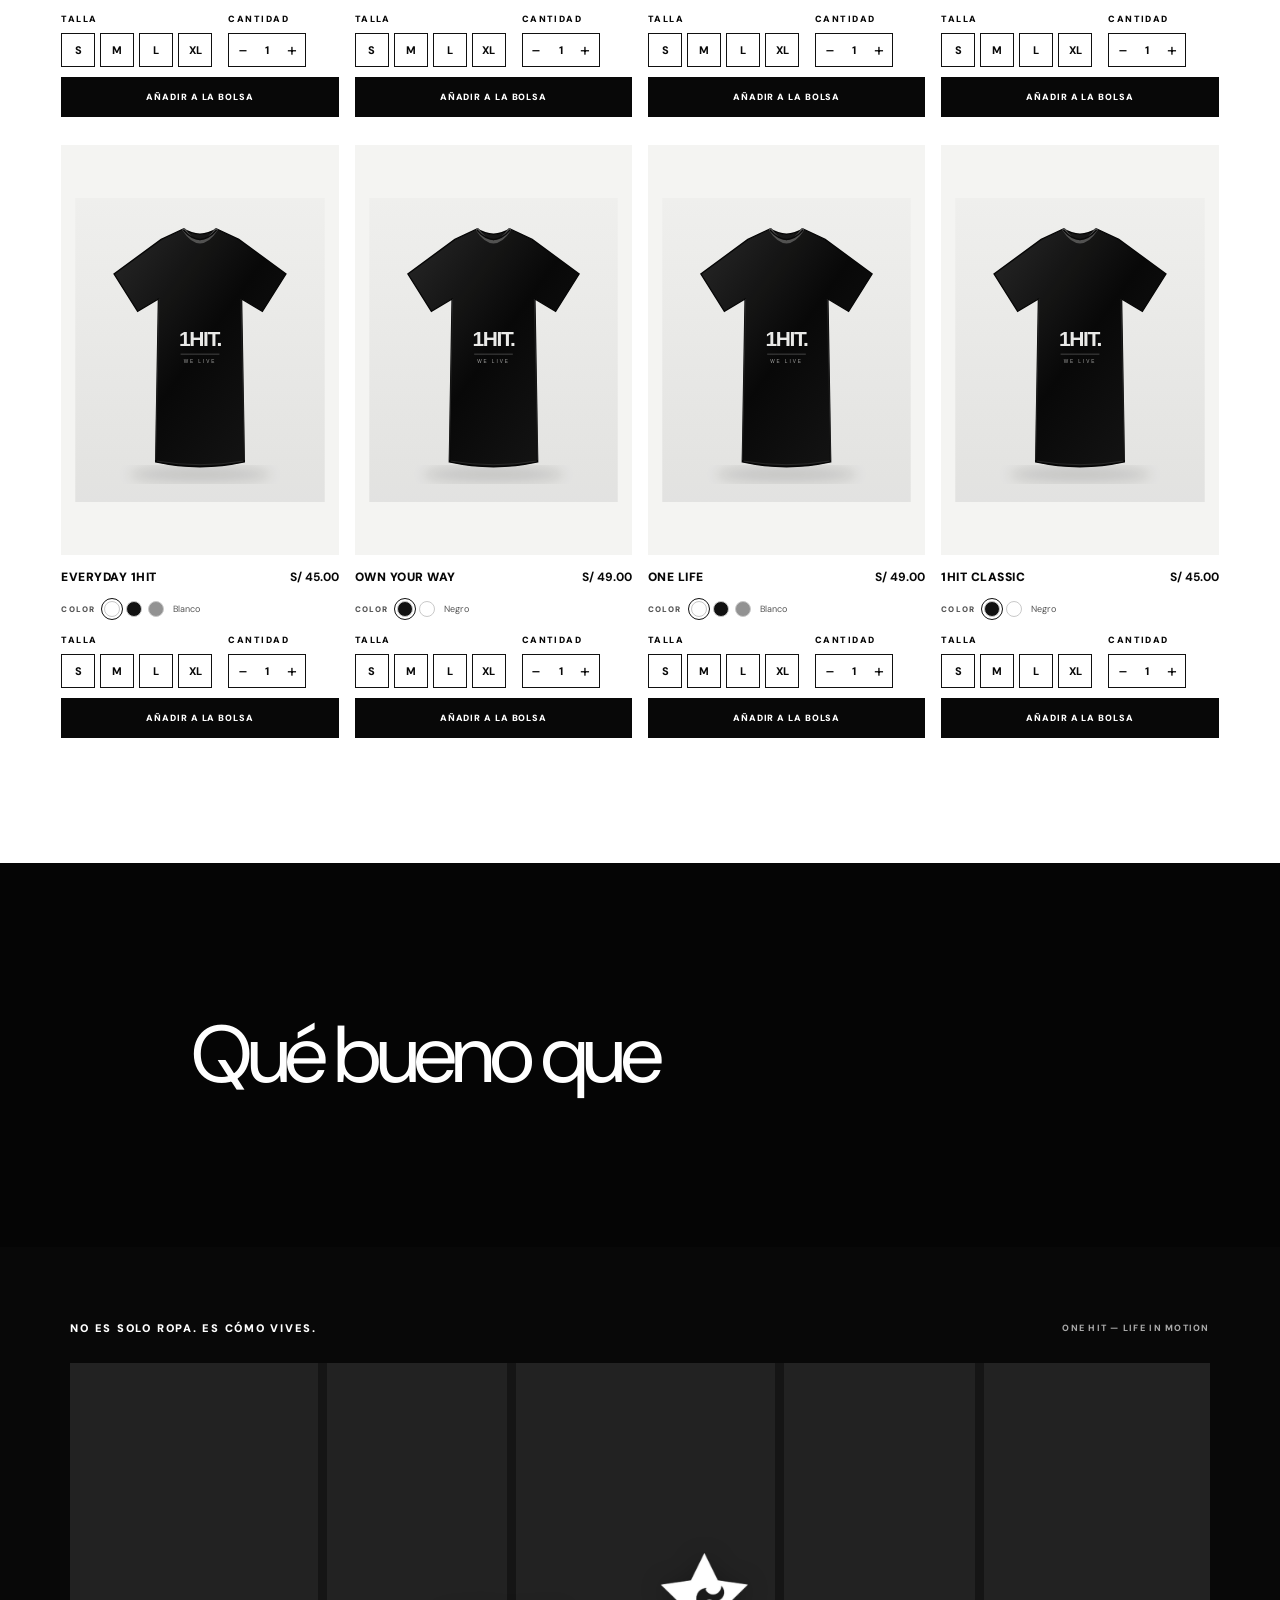
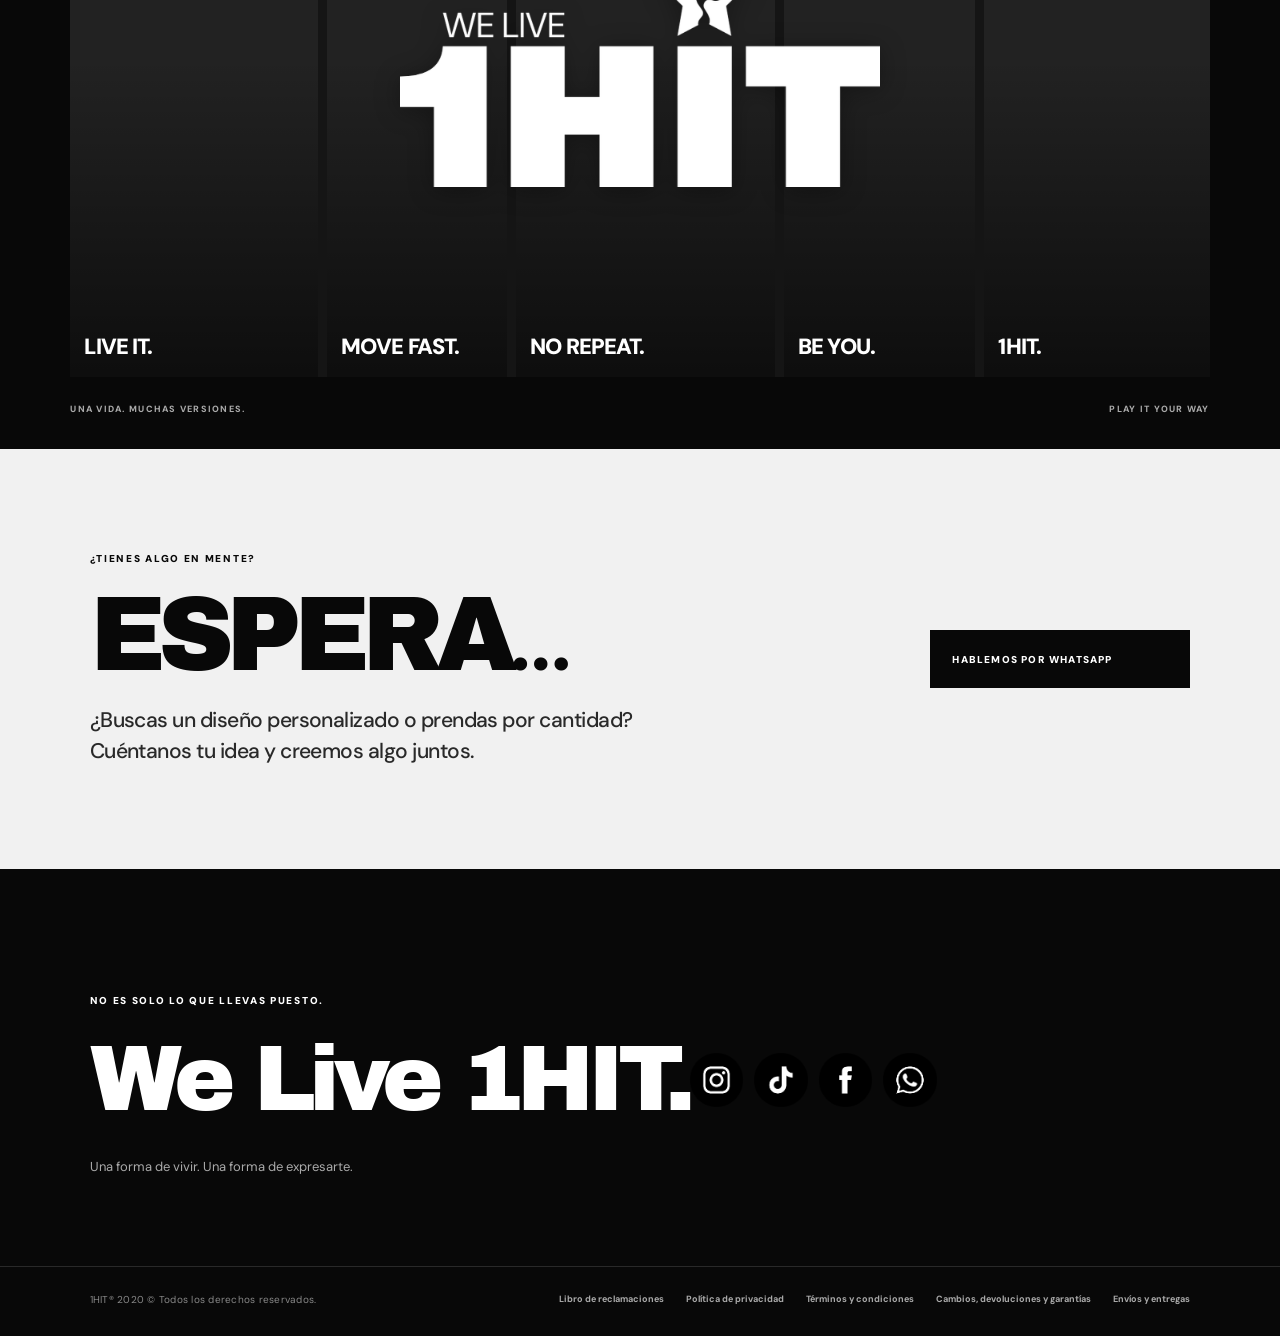
==== commit 2a0e03a5: "Update browser tab title and add star favicon" ====
--- a/index.html
+++ b/index.html
@@ -1,7 +1,7 @@
 <!doctype html>
 <html lang="es"><head>
 <meta charset="UTF-8"><meta name="viewport" content="width=device-width,initial-scale=1">
-<meta name="theme-color" content="#fff"><title>ONEHIT® — WE LIVE 1HIT.</title>
+<meta name="theme-color" content="#fff"><link rel="icon" type="image/png" href="/public/favicon.png"><title>ONEHIT® — WE LIVE.</title>
 <link rel="preconnect" href="https://fonts.googleapis.com"><link rel="preconnect" href="https://fonts.gstatic.com" crossorigin>
 <link href="https://fonts.googleapis.com/css2?family=Archivo+Black&family=DM+Sans:wght@400;500;600;700;800;900&display=swap" rel="stylesheet">
 <link rel="stylesheet" href="/src/styles.css?v=mobile-modal-close-sticky-001">
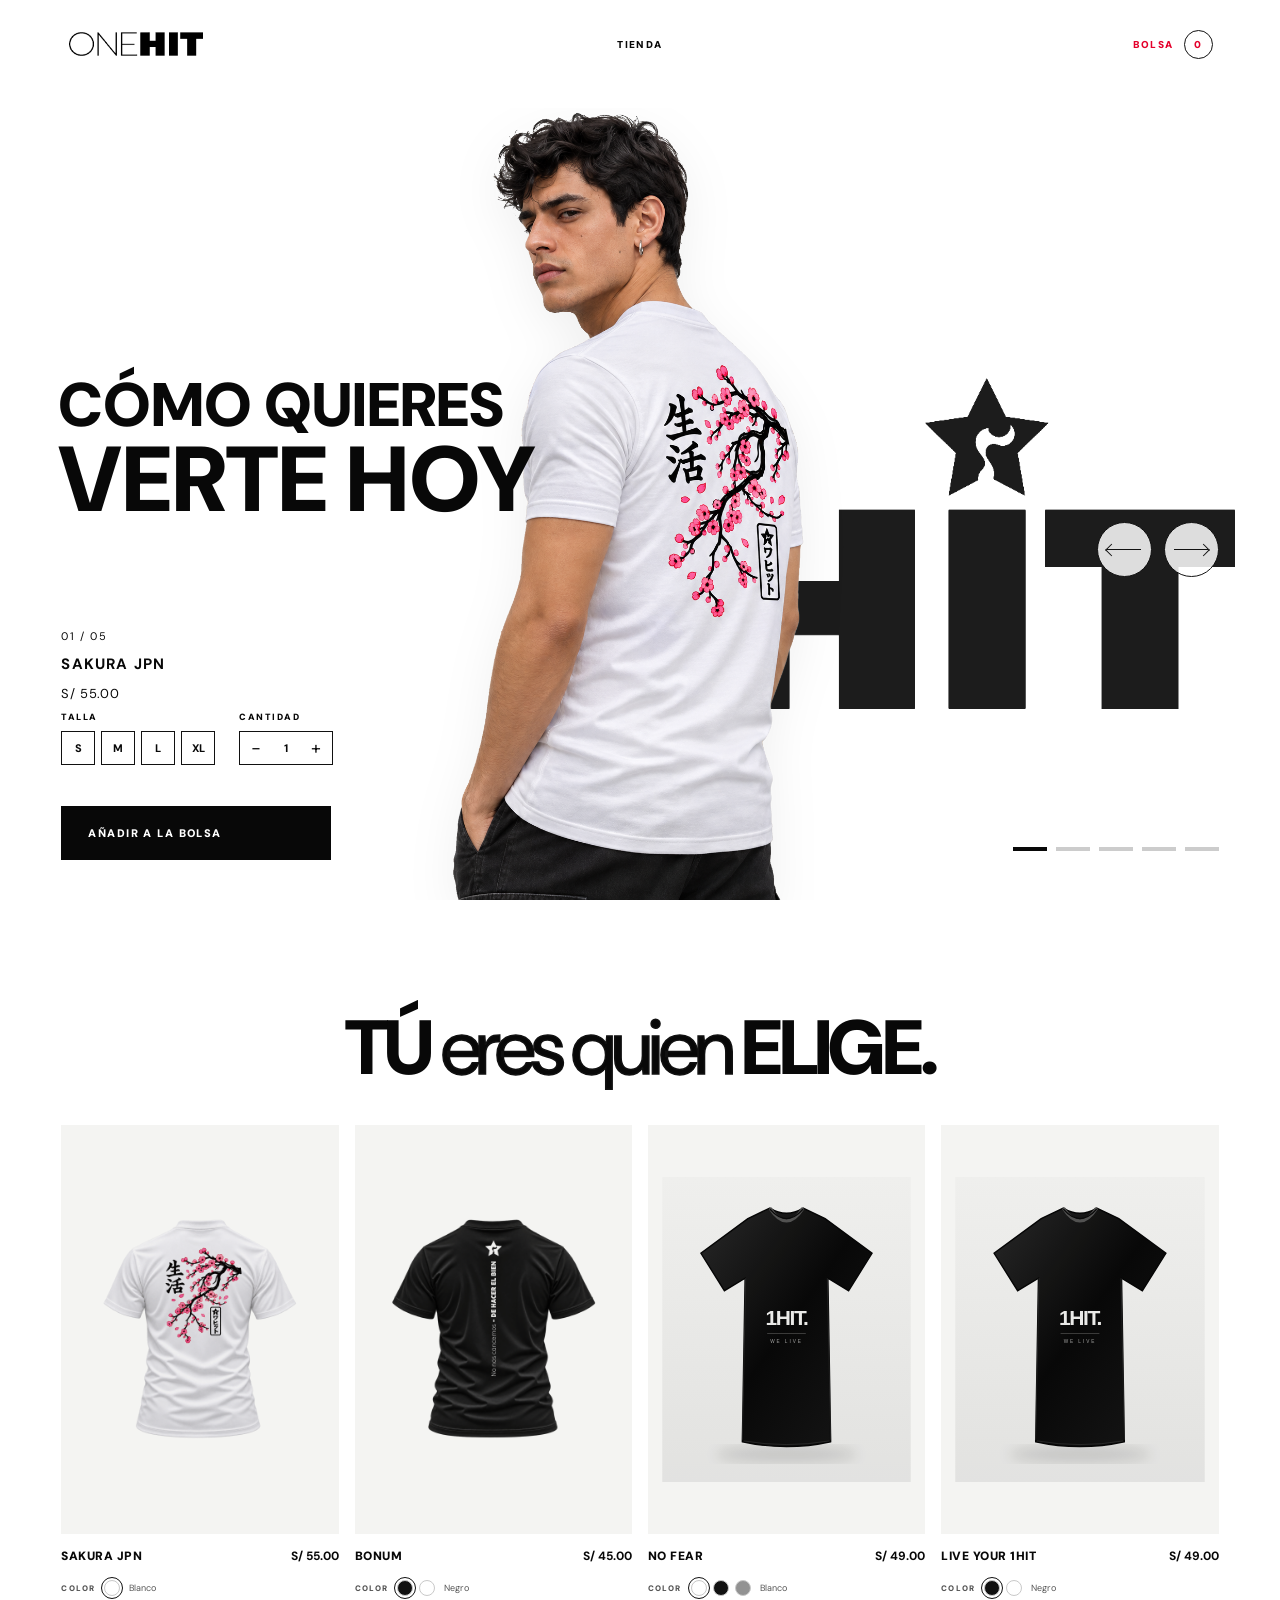
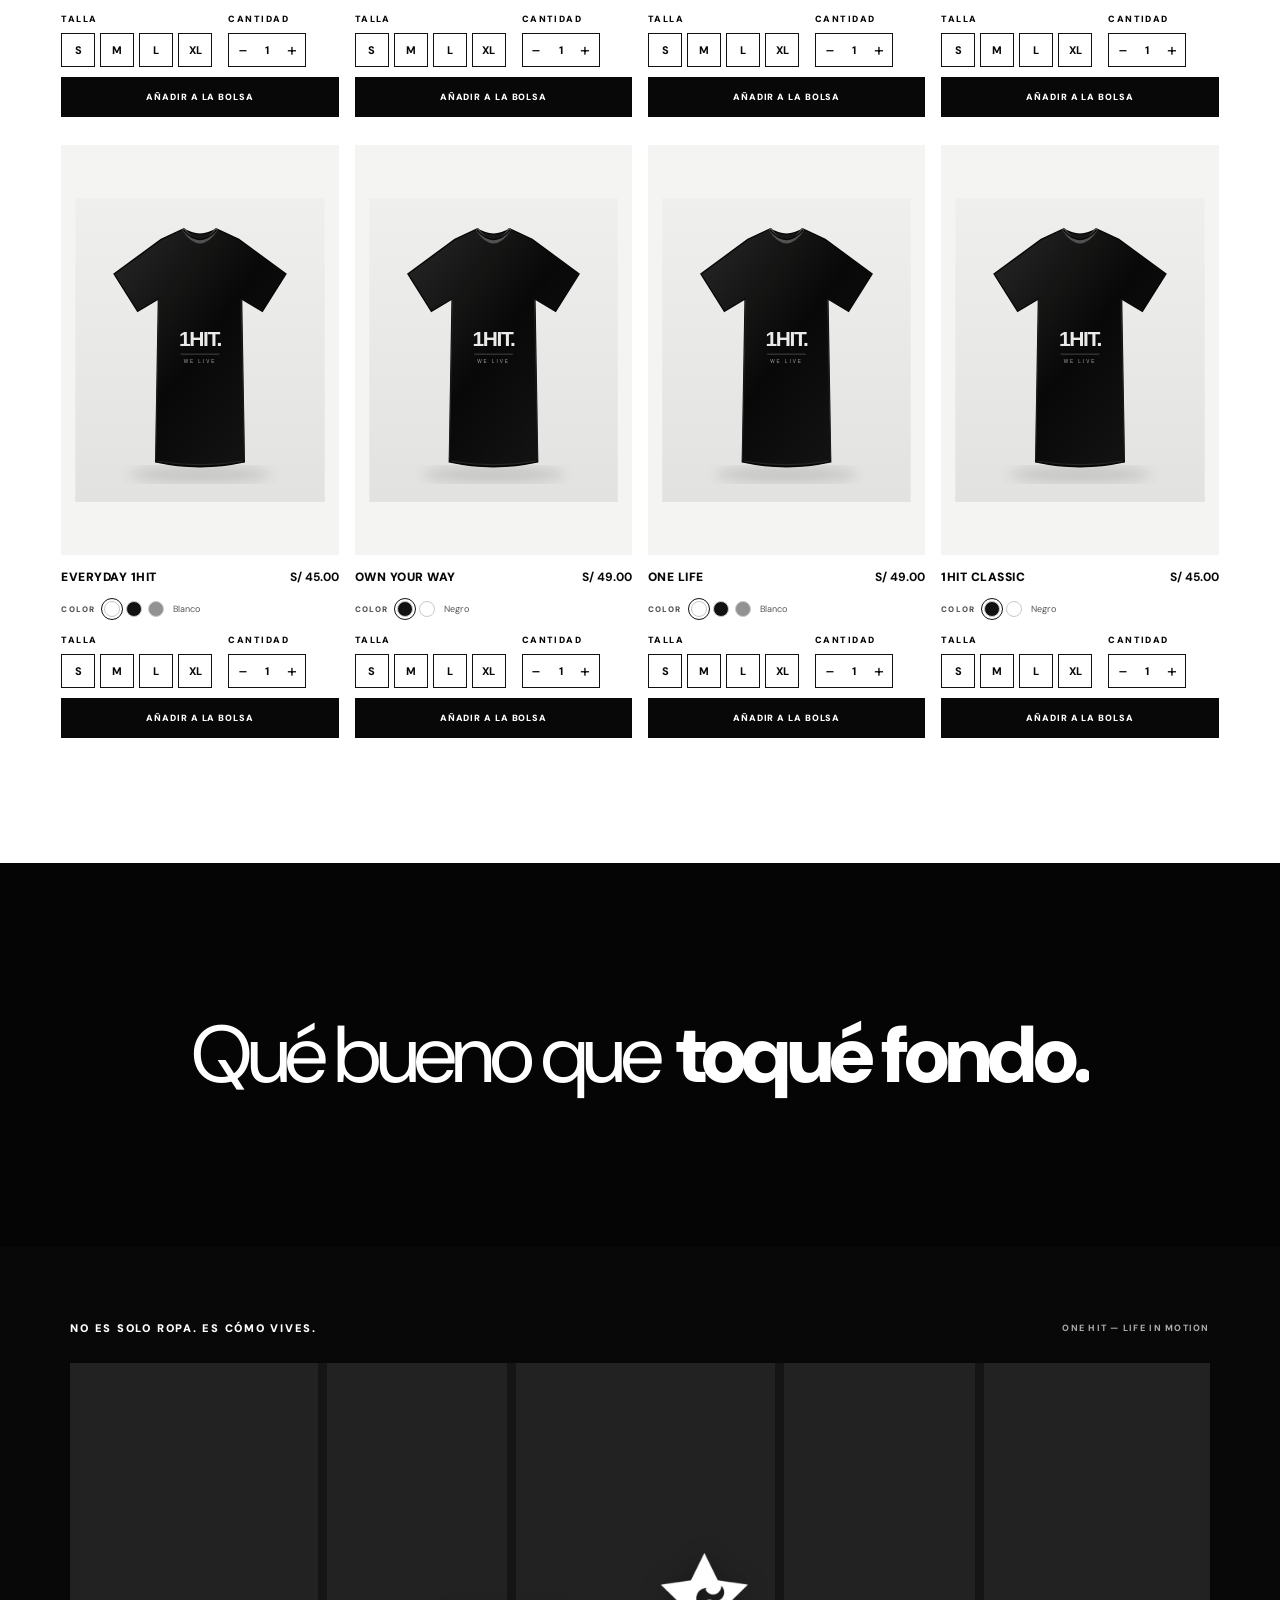
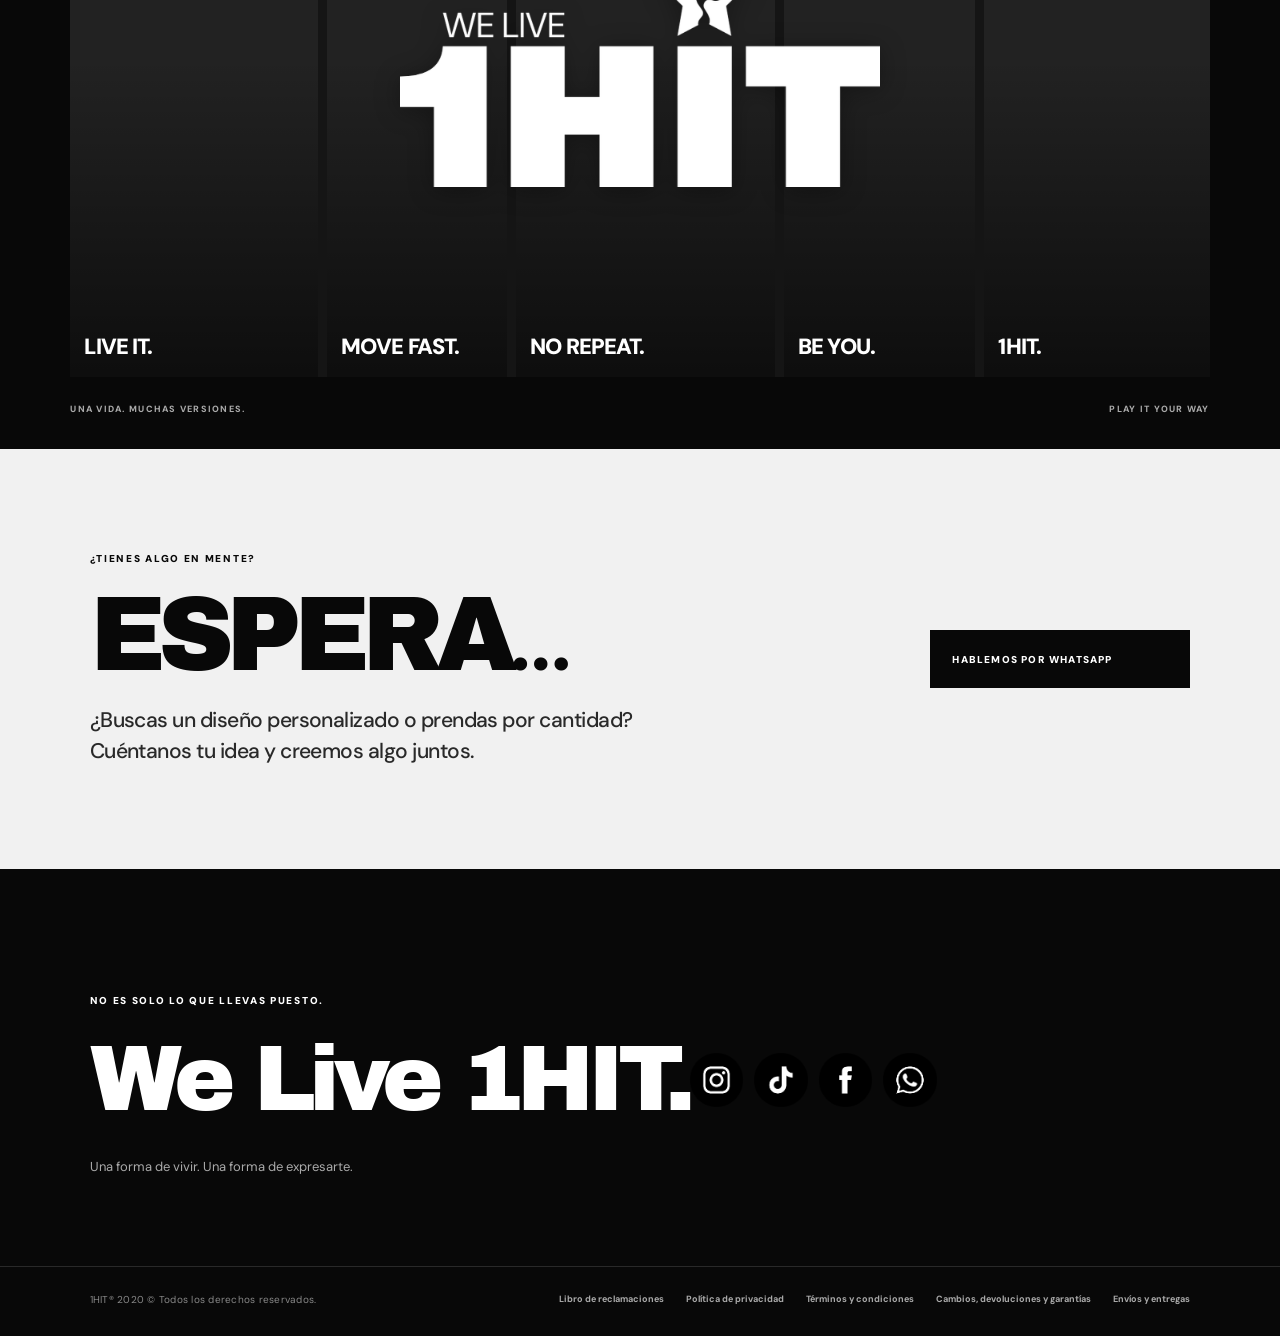
==== commit 25bcb84d: "Add ONE HIT star favicon" ====
--- a/index.html
+++ b/index.html
@@ -1,7 +1,7 @@
 <!doctype html>
 <html lang="es"><head>
 <meta charset="UTF-8"><meta name="viewport" content="width=device-width,initial-scale=1">
-<meta name="theme-color" content="#fff"><link rel="icon" type="image/png" href="/public/favicon.png"><title>ONEHIT® — WE LIVE.</title>
+<meta name="theme-color" content="#fff"><title>ONEHIT® — WE LIVE 1HIT.</title>
 <link rel="preconnect" href="https://fonts.googleapis.com"><link rel="preconnect" href="https://fonts.gstatic.com" crossorigin>
 <link href="https://fonts.googleapis.com/css2?family=Archivo+Black&family=DM+Sans:wght@400;500;600;700;800;900&display=swap" rel="stylesheet">
 <link rel="stylesheet" href="/src/styles.css?v=mobile-modal-close-sticky-001">
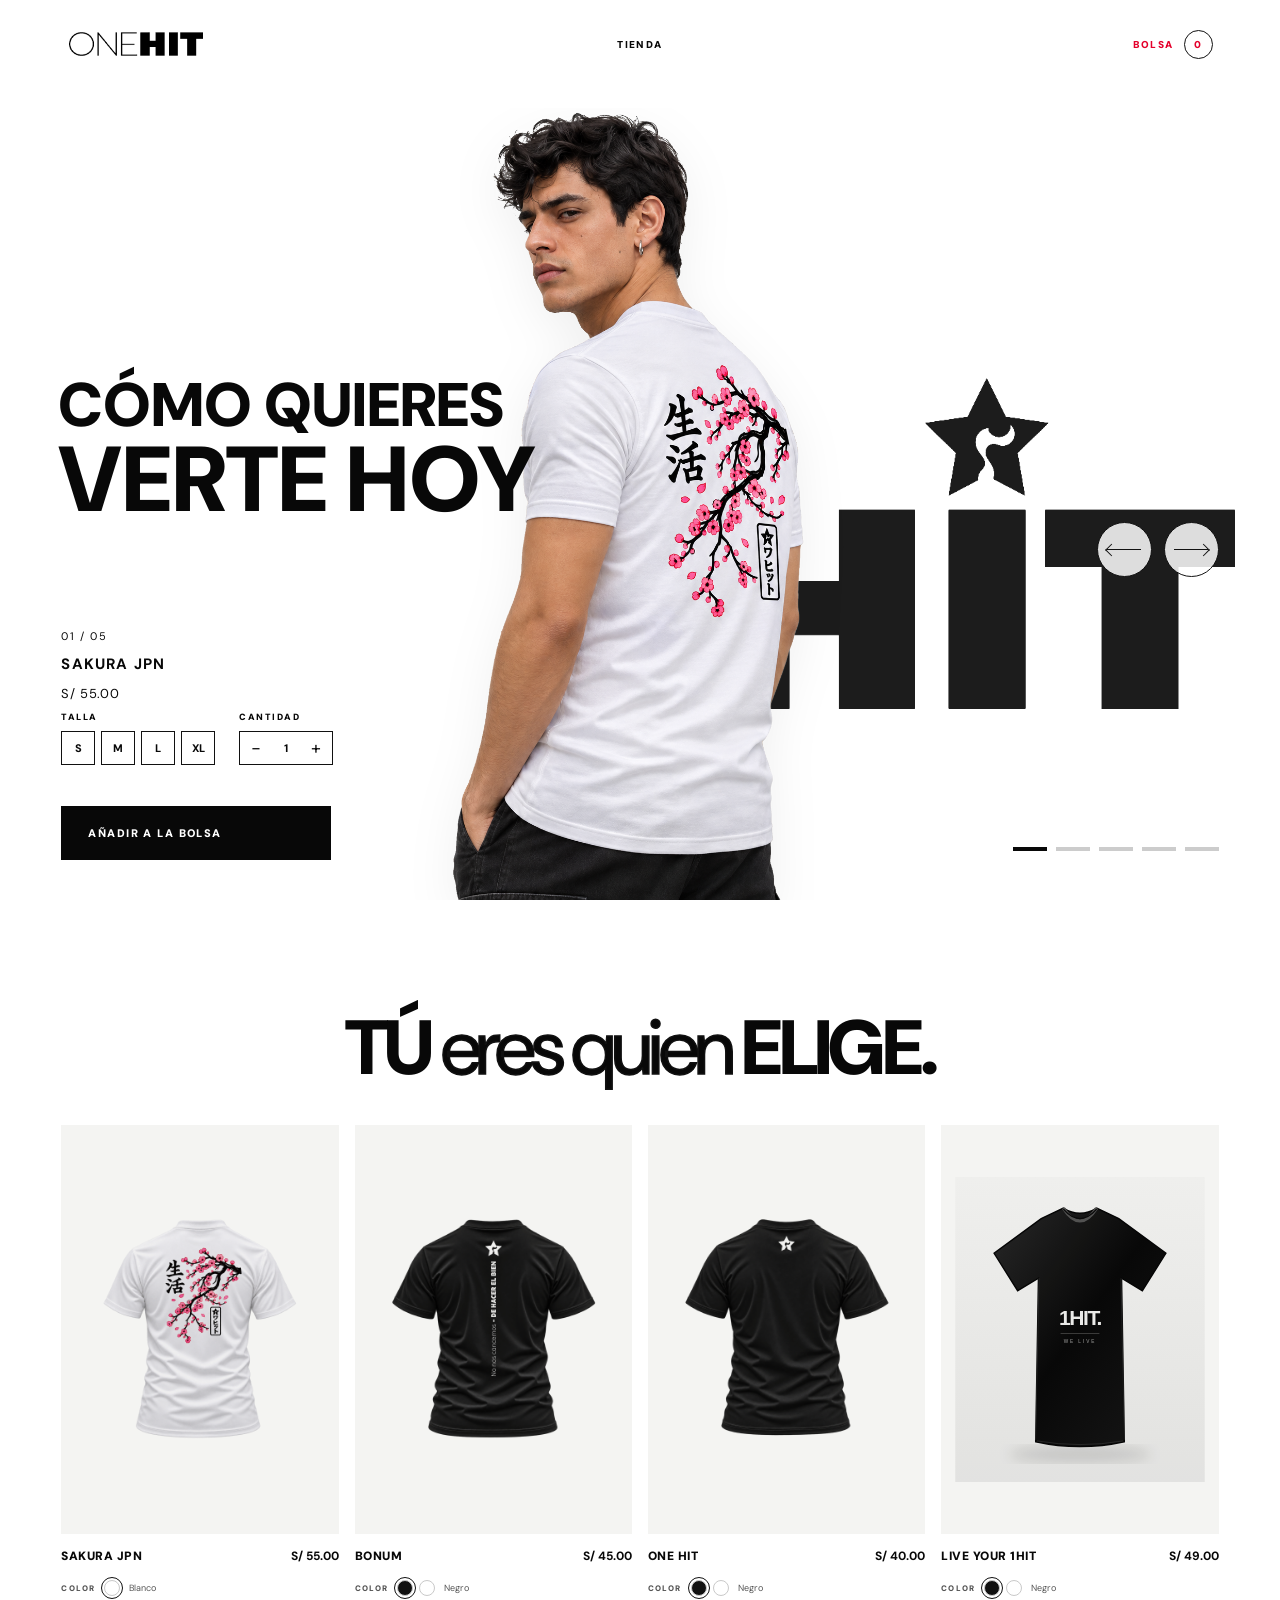
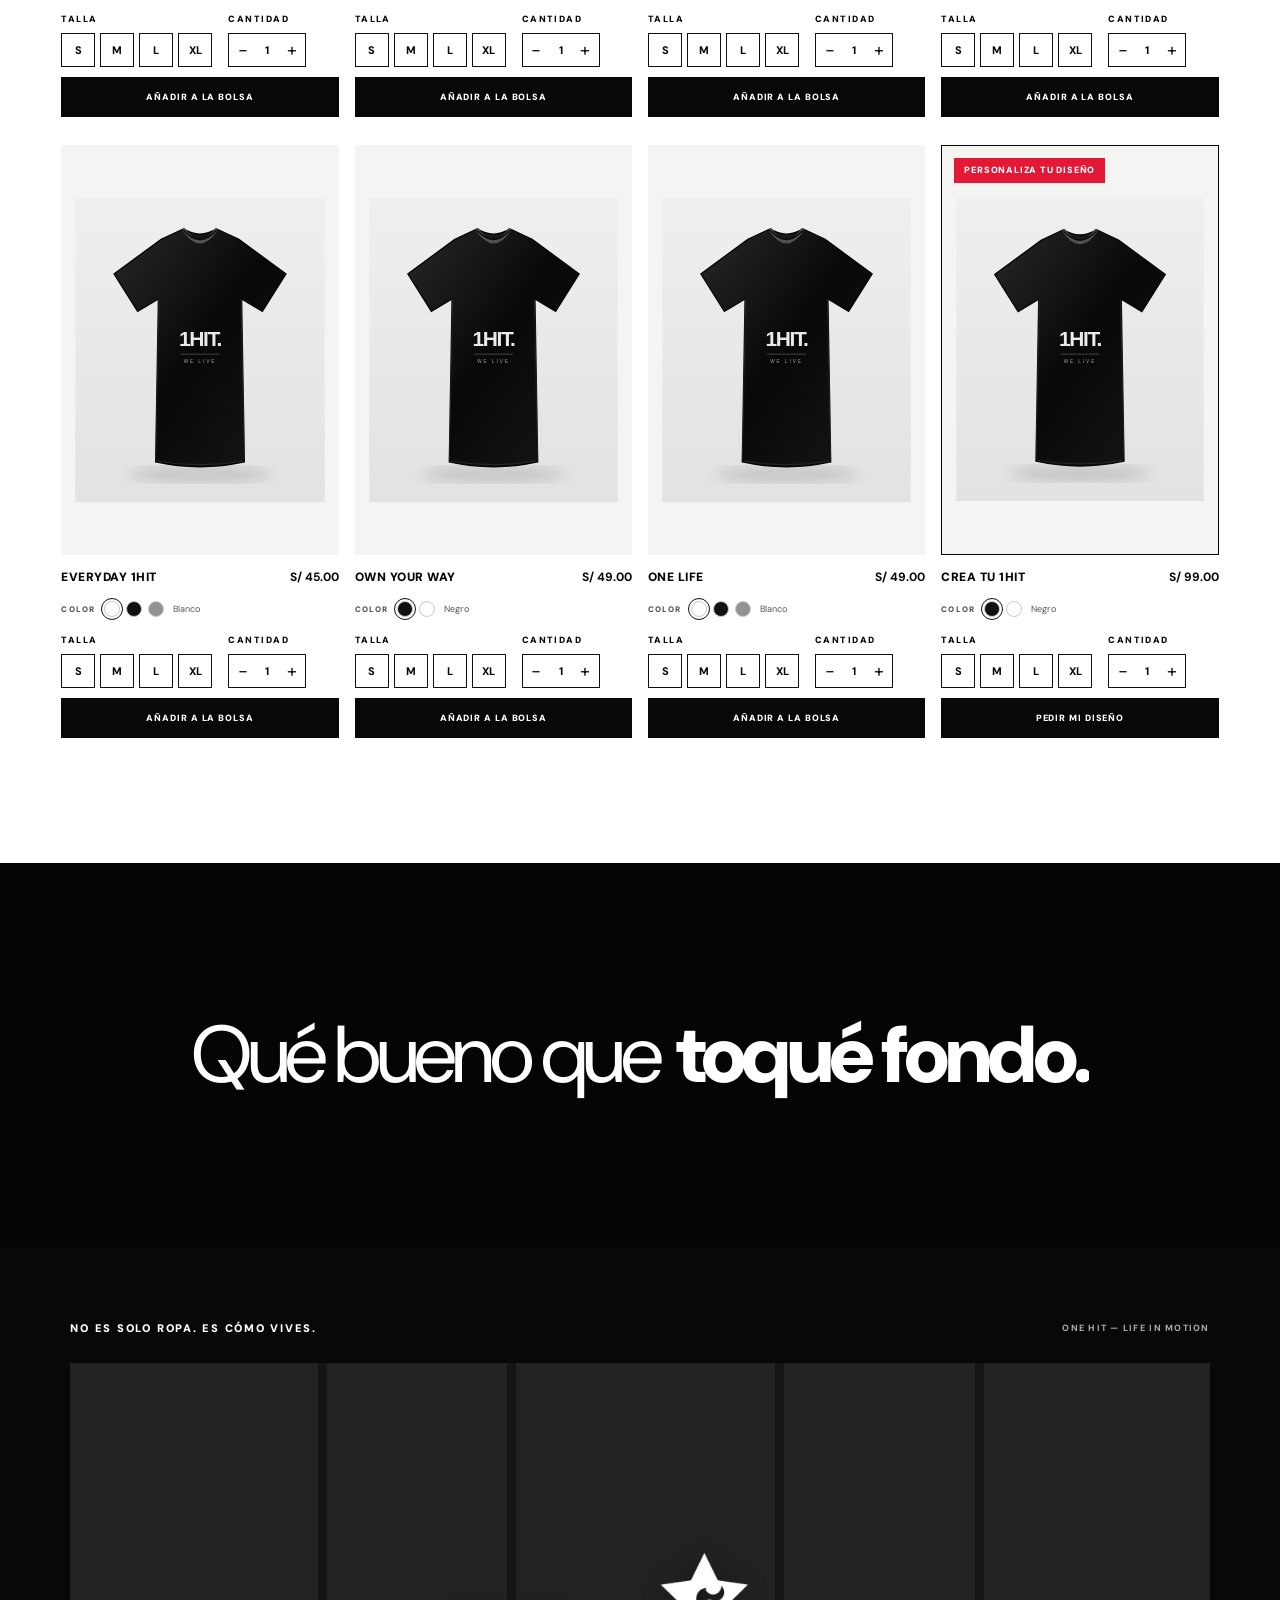
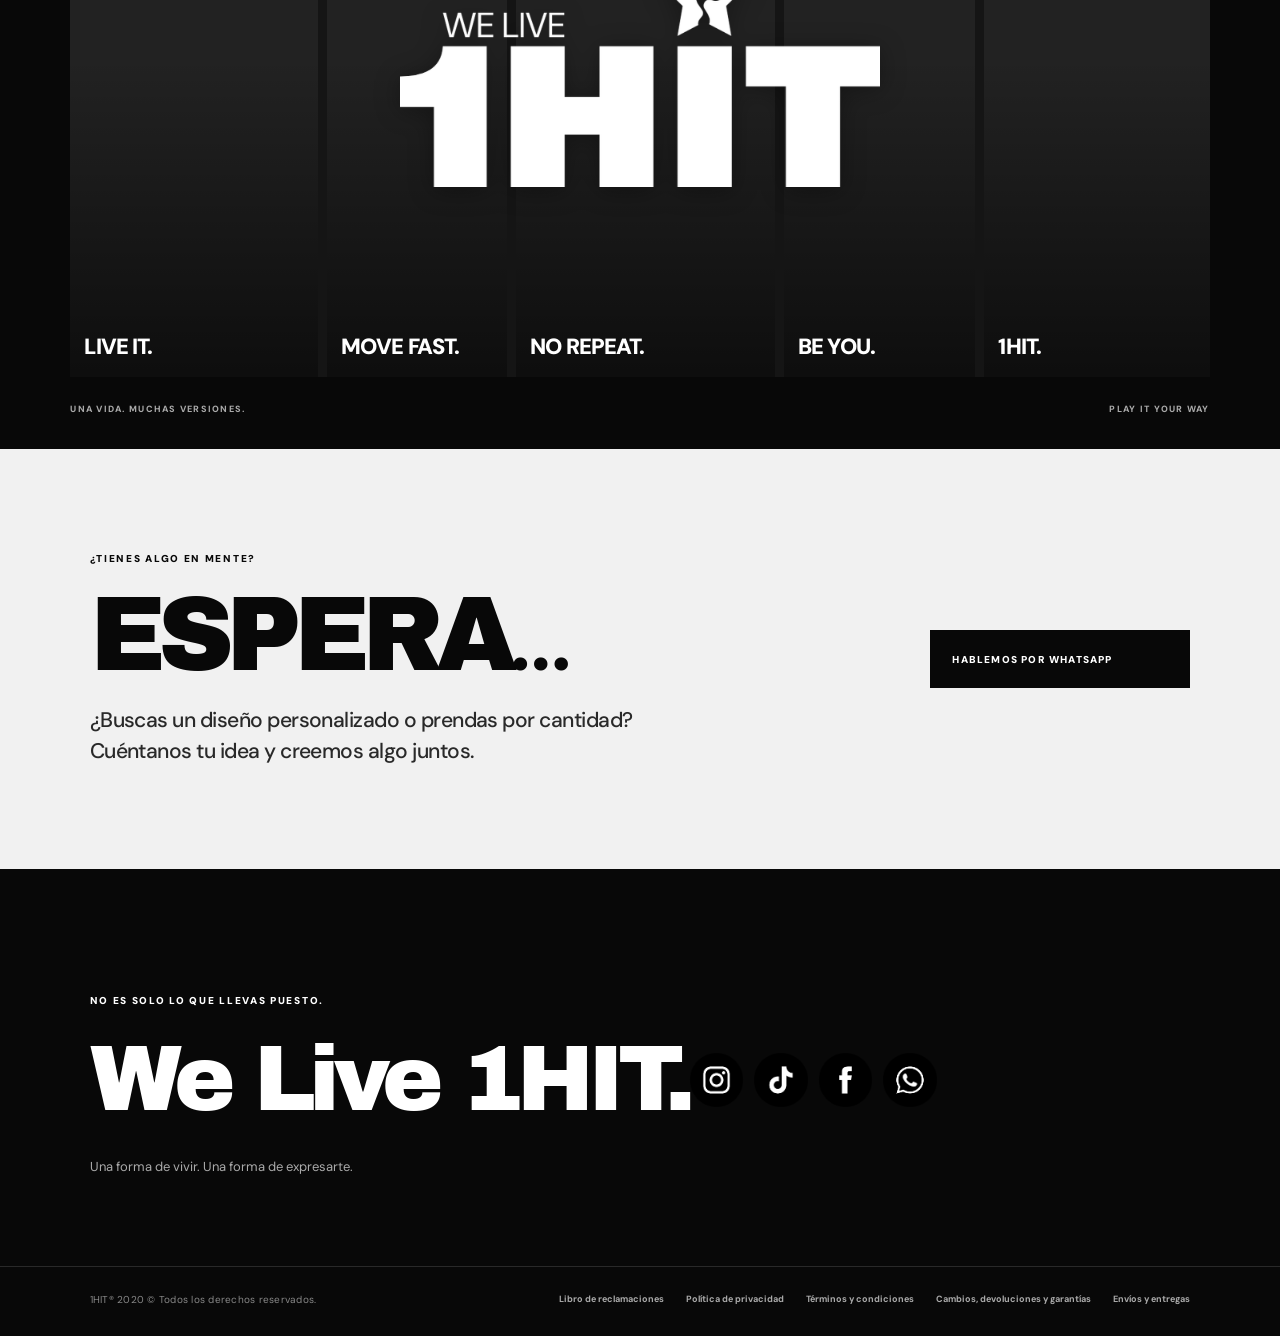
==== commit 27dddd36: "Prepara la descripción dinámica de CREA TU 1HIT" ====
--- a/index.html
+++ b/index.html
@@ -94,7 +94,7 @@
    <span class="option-label">CANTIDAD</span><div class="quantity-control"><button id="detail-minus" type="button" aria-label="Disminuir">−</button><output id="detail-quantity">1</output><button id="detail-plus" type="button" aria-label="Aumentar">+</button></div>
   </div>
   <button class="detail-add" id="detail-add" type="button">AÑADIR A LA BOLSA</button>
-  <p class="detail-note">Selecciona tu color, talla y cantidad antes de añadir a tu bolsa.</p>
+  <p class="detail-note" id="detail-note">Selecciona tu color, talla y cantidad antes de añadir a tu bolsa.</p>
  </div>
 </section>
 <div class="drawer-backdrop" id="backdrop"></div><aside class="drawer" id="drawer"><div class="drawer-head"><b>TU BOLSA</b><button id="close">×</button></div><div id="cart-items" class="cart-items">Tu bolsa está vacía.</div><section class="shipping-panel" id="shipping-panel" hidden><p class="shipping-heading">MÉTODO DE ENVÍO</p><label class="shipping-option"><input type="radio" name="shipping" value="delivery"><span><b>Delivery (Sólo Lima)</b><small>S/ 20.00</small></span></label><label class="shipping-option"><input type="radio" name="shipping" value="shalom"><span><b>Shalom (Lima y Provincia)</b><small>S/ 12.00</small></span></label><p class="shipping-note">Envío de 1 a 2 días.</p><div class="checkout-contact"><label for="customer-phone">TU NÚMERO DE CELULAR</label><input id="customer-phone" type="tel" inputmode="numeric" autocomplete="tel" maxlength="9" placeholder="999 999 999"><small>Lo usaremos para relacionar tu compra con el registro de envío.</small></div></section><div class="drawer-foot"><div class="cart-totals"><b>PRODUCTOS <span id="subtotal">S/ 0.00</span></b><b>ENVÍO <span id="shipping-total">S/ 0.00</span></b><b class="cart-grand-total">TOTAL <span id="grand-total">S/ 0.00</span></b></div><button id="checkout" disabled>CONTINUAR</button><small>Pago seguro procesado por Mercado Pago.</small></div></aside>
--- a/src/styles.css
+++ b/src/styles.css
@@ -1352,3 +1352,41 @@
   line-height:1;
  }
 }
+
+
+/* ONE HIT CUSTOM — visual identity exclusive to CREA TU 1HIT */
+.shop-card.is-custom .shop-image,
+.detail-main-image.is-custom{
+ position:relative;
+ border:1px solid #080808;
+ box-sizing:border-box;
+}
+.shop-card.is-custom .shop-image::before,
+.detail-main-image.is-custom::before{
+ content:"PERSONALIZA TU DISEÑO";
+ position:absolute;
+ z-index:3;
+ top:12px;
+ left:12px;
+ display:inline-flex;
+ align-items:center;
+ justify-content:center;
+ padding:8px 10px;
+ background:#E31837;
+ color:#fff;
+ font:900 9px/1 "DM Sans",Arial,sans-serif;
+ letter-spacing:.09em;
+ text-transform:uppercase;
+}
+.shop-card.is-custom .shop-image img,
+.detail-main-image.is-custom img{
+ position:relative;
+ z-index:1;
+}
+.shop-card.is-custom .card-add{
+ background:#080808;
+ color:#fff;
+}
+.shop-card.is-custom .card-add:hover{
+ background:#333;
+}
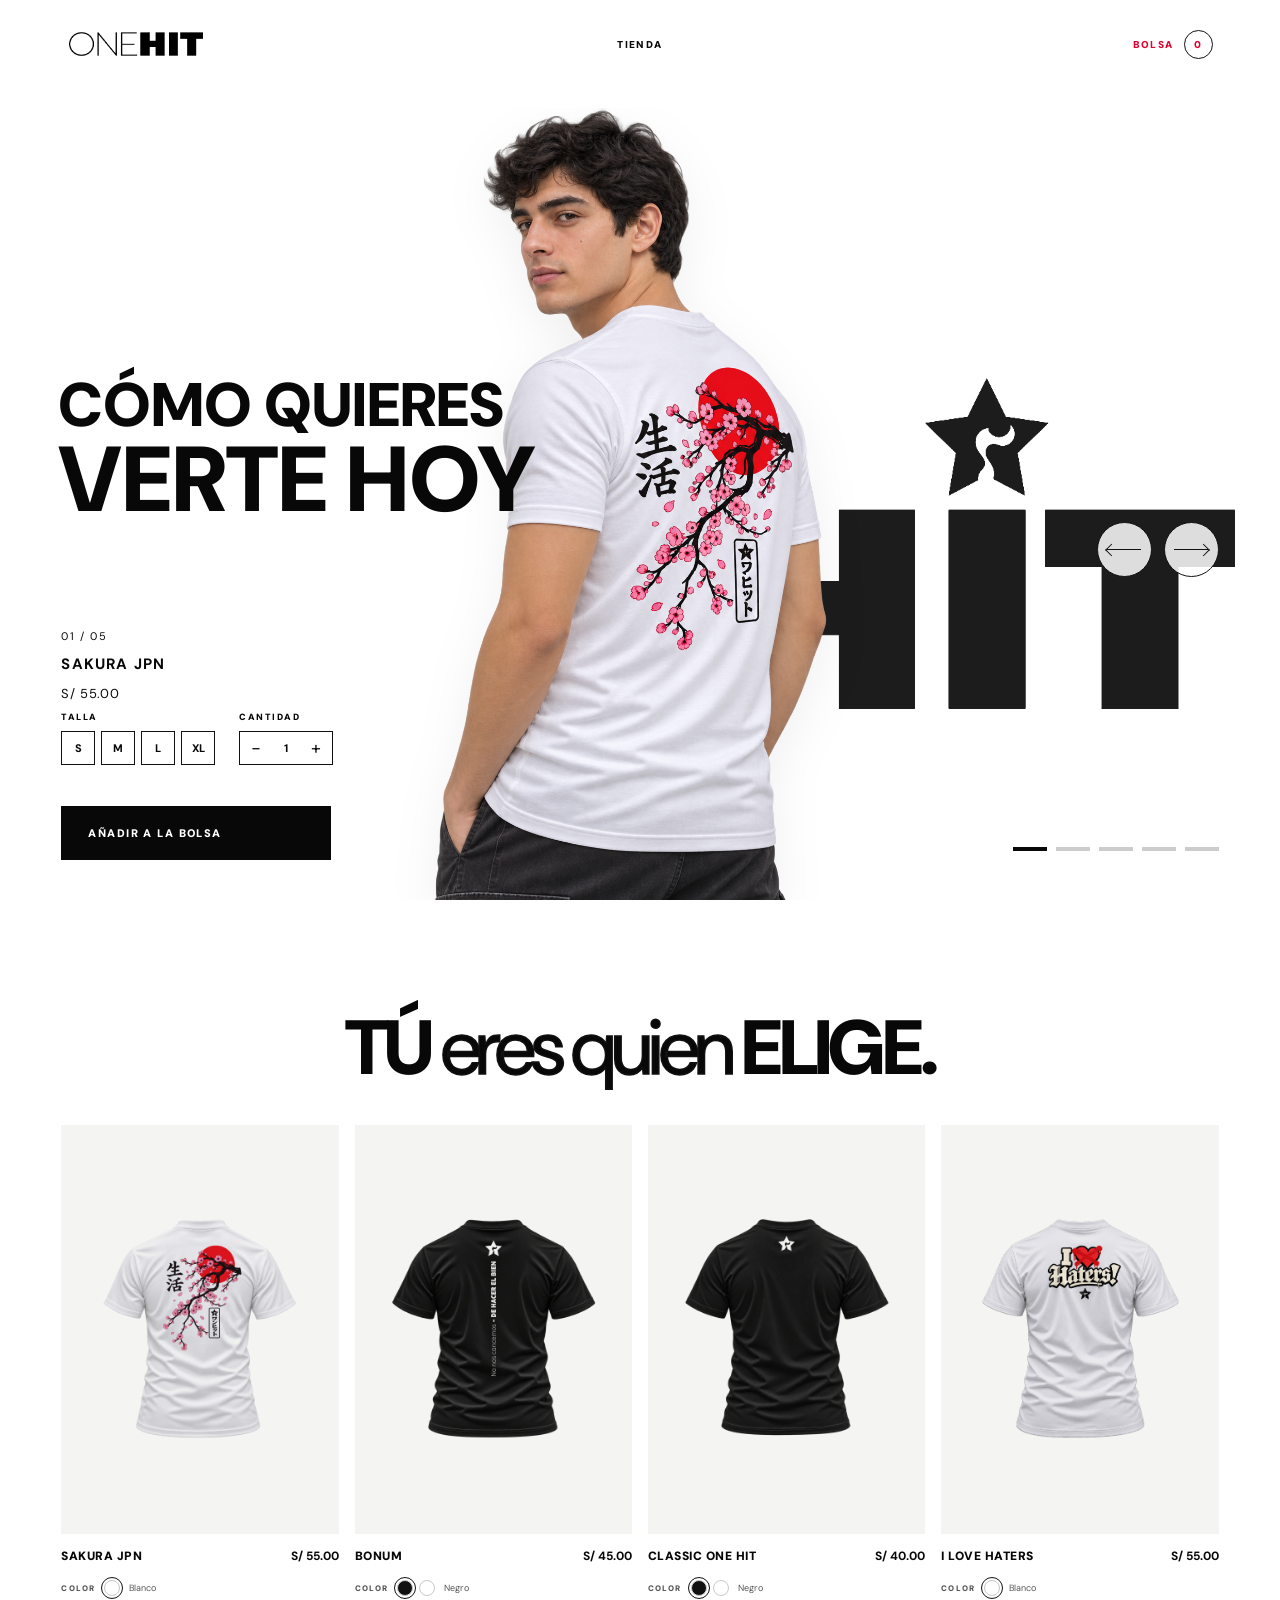
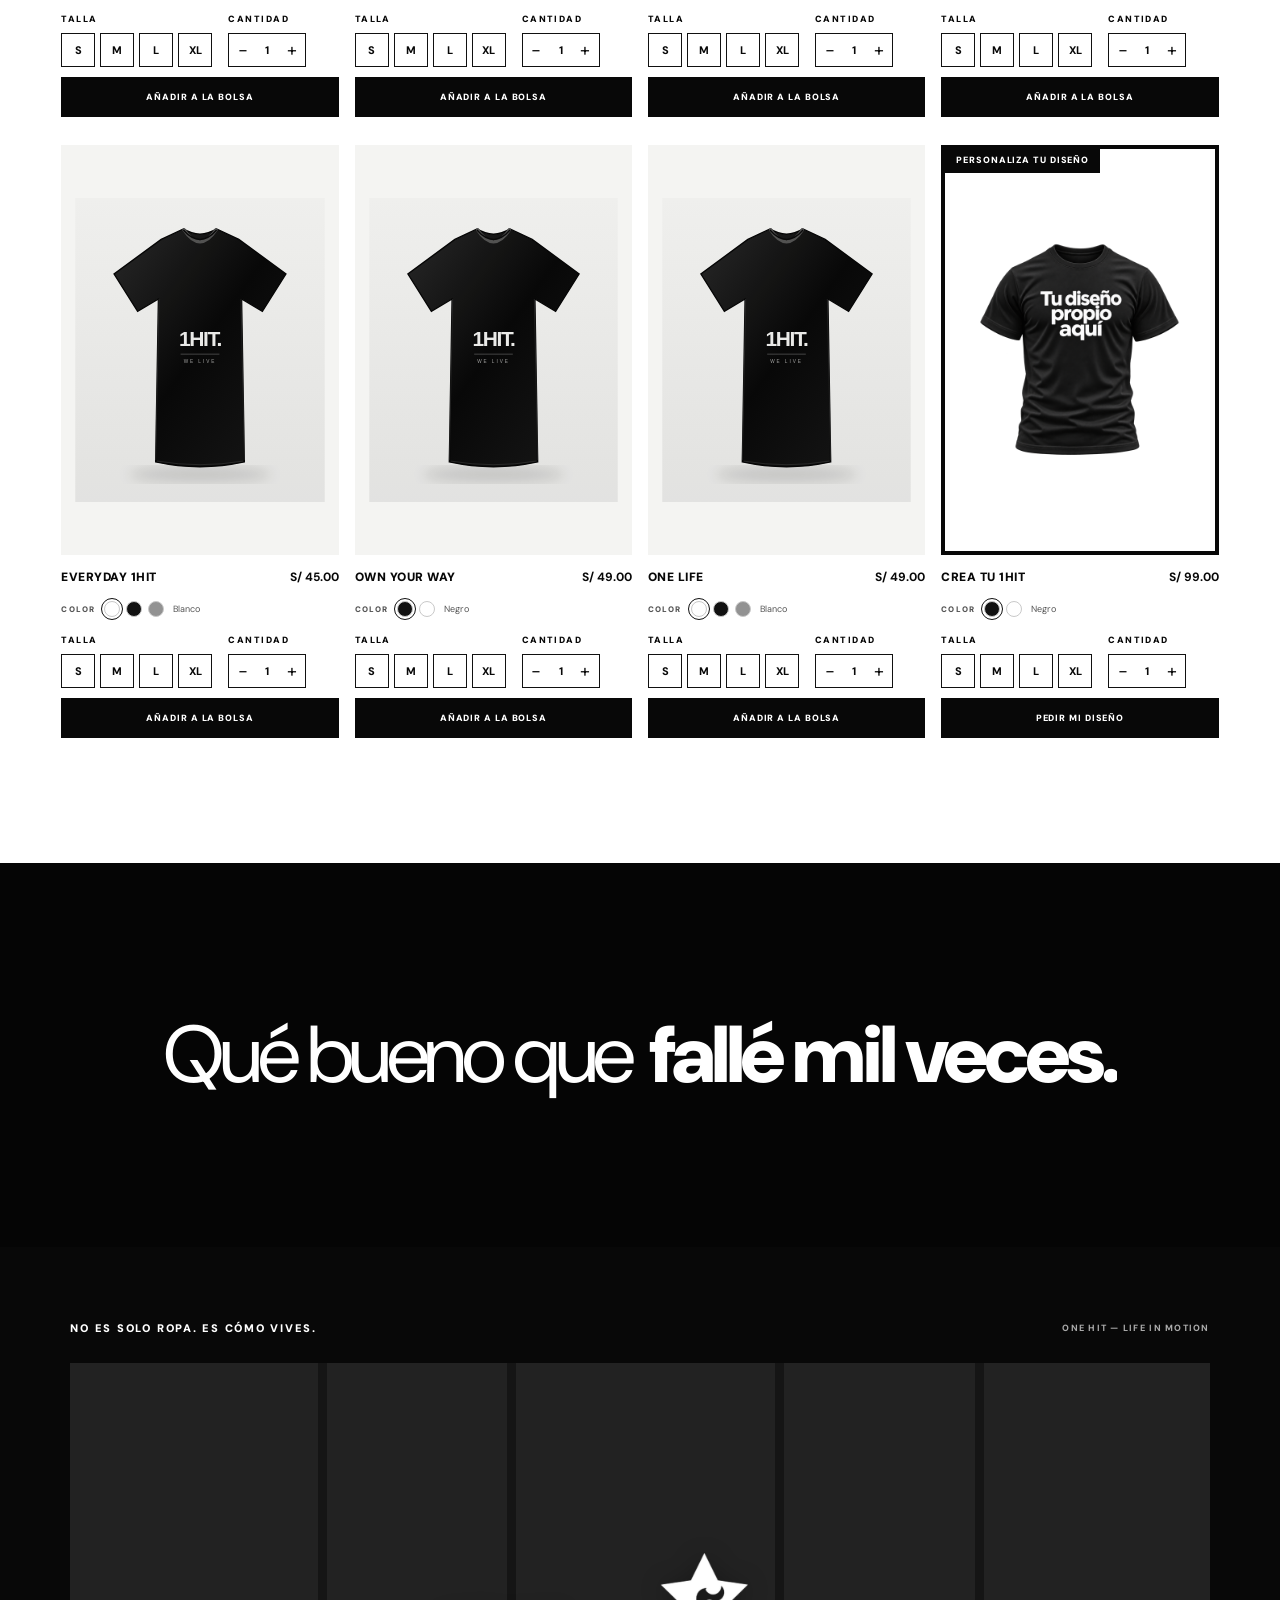
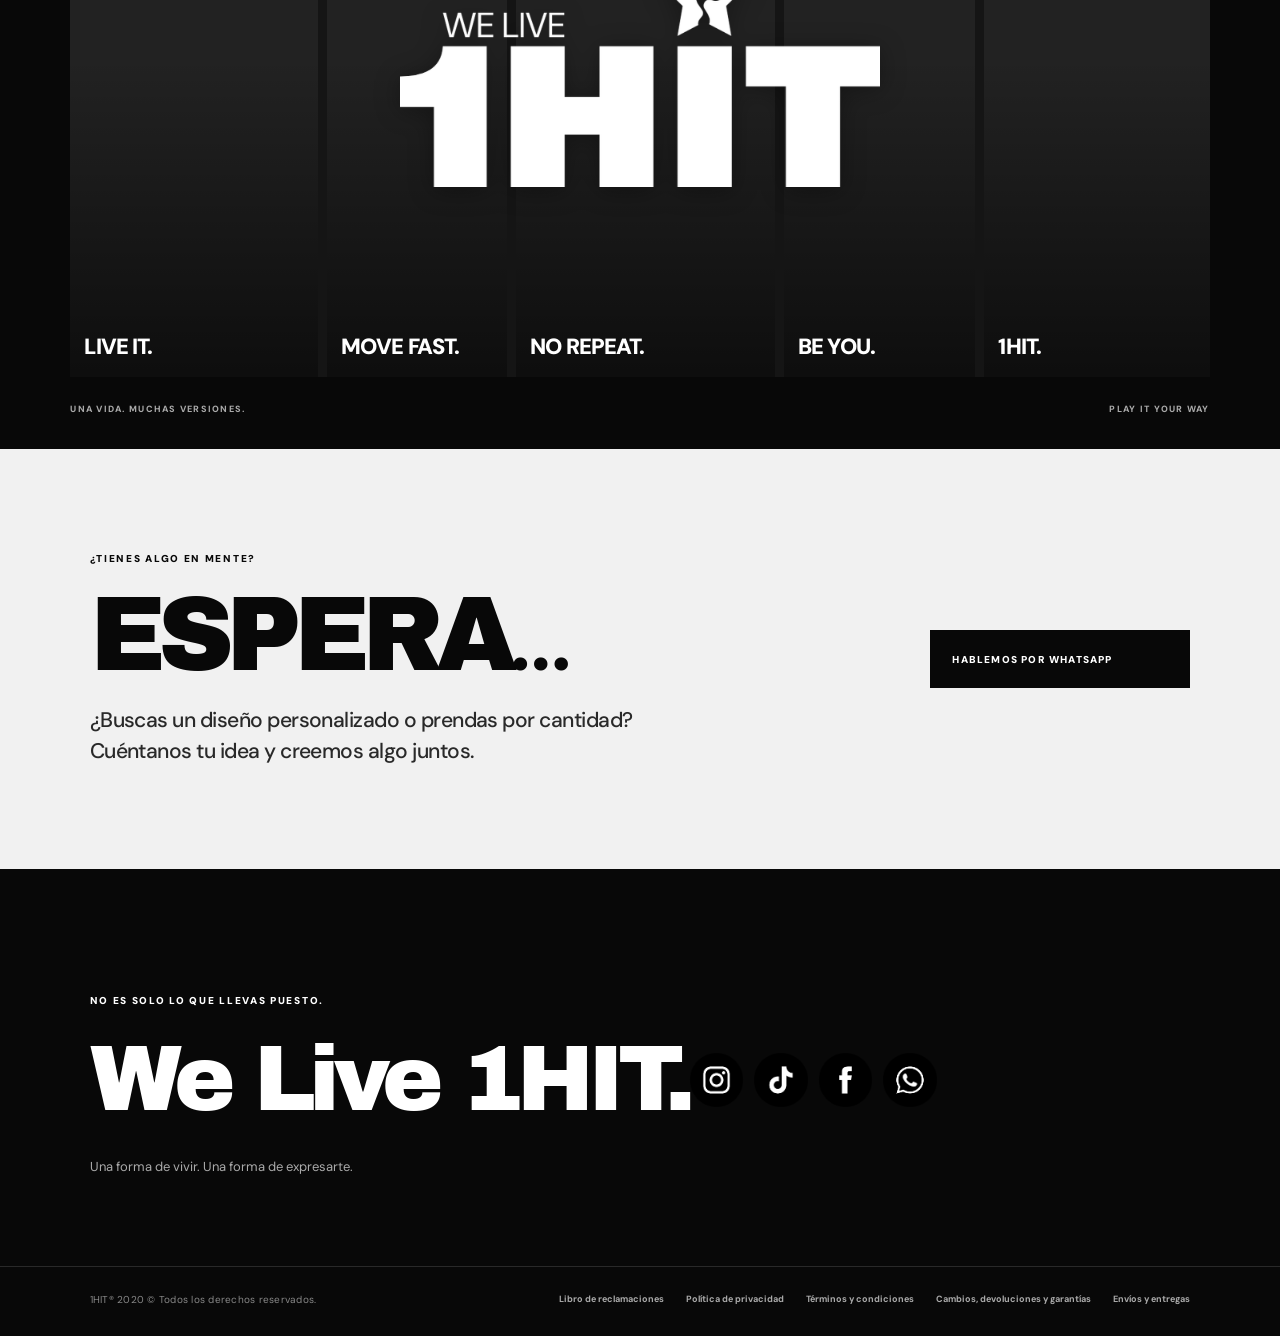
==== commit 207a7c83: "Prepara la imagen de modelo para I LOVE HATERS en el banner" ====
--- a/index.html
+++ b/index.html
@@ -14,7 +14,7 @@
 <div class="model-window"><div class="model-track" id="model-track">
 <div class="model-slide"><img src="/public/models/model-white.png" alt="Modelo con polo gráfico blanco"></div>
 <div class="model-slide black-look"><img src="/public/models/model-black.png" alt="Modelo con polo negro"></div>
-<div class="model-slide alt-look"><img src="/public/models/model-alt.webp" alt="Modelo con polo gráfico"></div>
+<div class="model-slide alt-look"><img src="/public/models/model-i-love-haters.png" alt="Modelo con I LOVE HATERS"></div>
 <div class="model-slide graphic-look"><img src="/public/models/model-graphic.webp" alt="Modelo con polo de colección"></div>
 <div class="model-slide hoodie-look"><img src="/public/models/model-hoodie.webp" alt="Modelo con hoodie"></div>
 </div></div>
--- a/src/styles.css
+++ b/src/styles.css
@@ -1358,7 +1358,8 @@
 .shop-card.is-custom .shop-image,
 .detail-main-image.is-custom{
  position:relative;
- border:1px solid #080808;
+ border:4px solid #080808;
+ background:#fff;
  box-sizing:border-box;
 }
 .shop-card.is-custom .shop-image::before,
@@ -1366,17 +1367,27 @@
  content:"PERSONALIZA TU DISEÑO";
  position:absolute;
  z-index:3;
- top:12px;
- left:12px;
+ top:0;
+ left:0;
+ width:max-content;
+ max-width:calc(100% - 20px);
+ min-height:0;
+ height:auto;
+ box-sizing:border-box;
  display:inline-flex;
  align-items:center;
  justify-content:center;
- padding:8px 10px;
- background:#E31837;
+ padding:7px 11px;
+ background:#080808;
  color:#fff;
- font:900 9px/1 "DM Sans",Arial,sans-serif;
- letter-spacing:.09em;
+ text-align:center;
+ font:900 9px/1.1 "DM Sans",Arial,sans-serif;
+ letter-spacing:.1em;
  text-transform:uppercase;
+}
+.shop-card.is-custom .shop-image img,
+.detail-main-image.is-custom img{
+ background:#fff;
 }
 .shop-card.is-custom .shop-image img,
 .detail-main-image.is-custom img{
